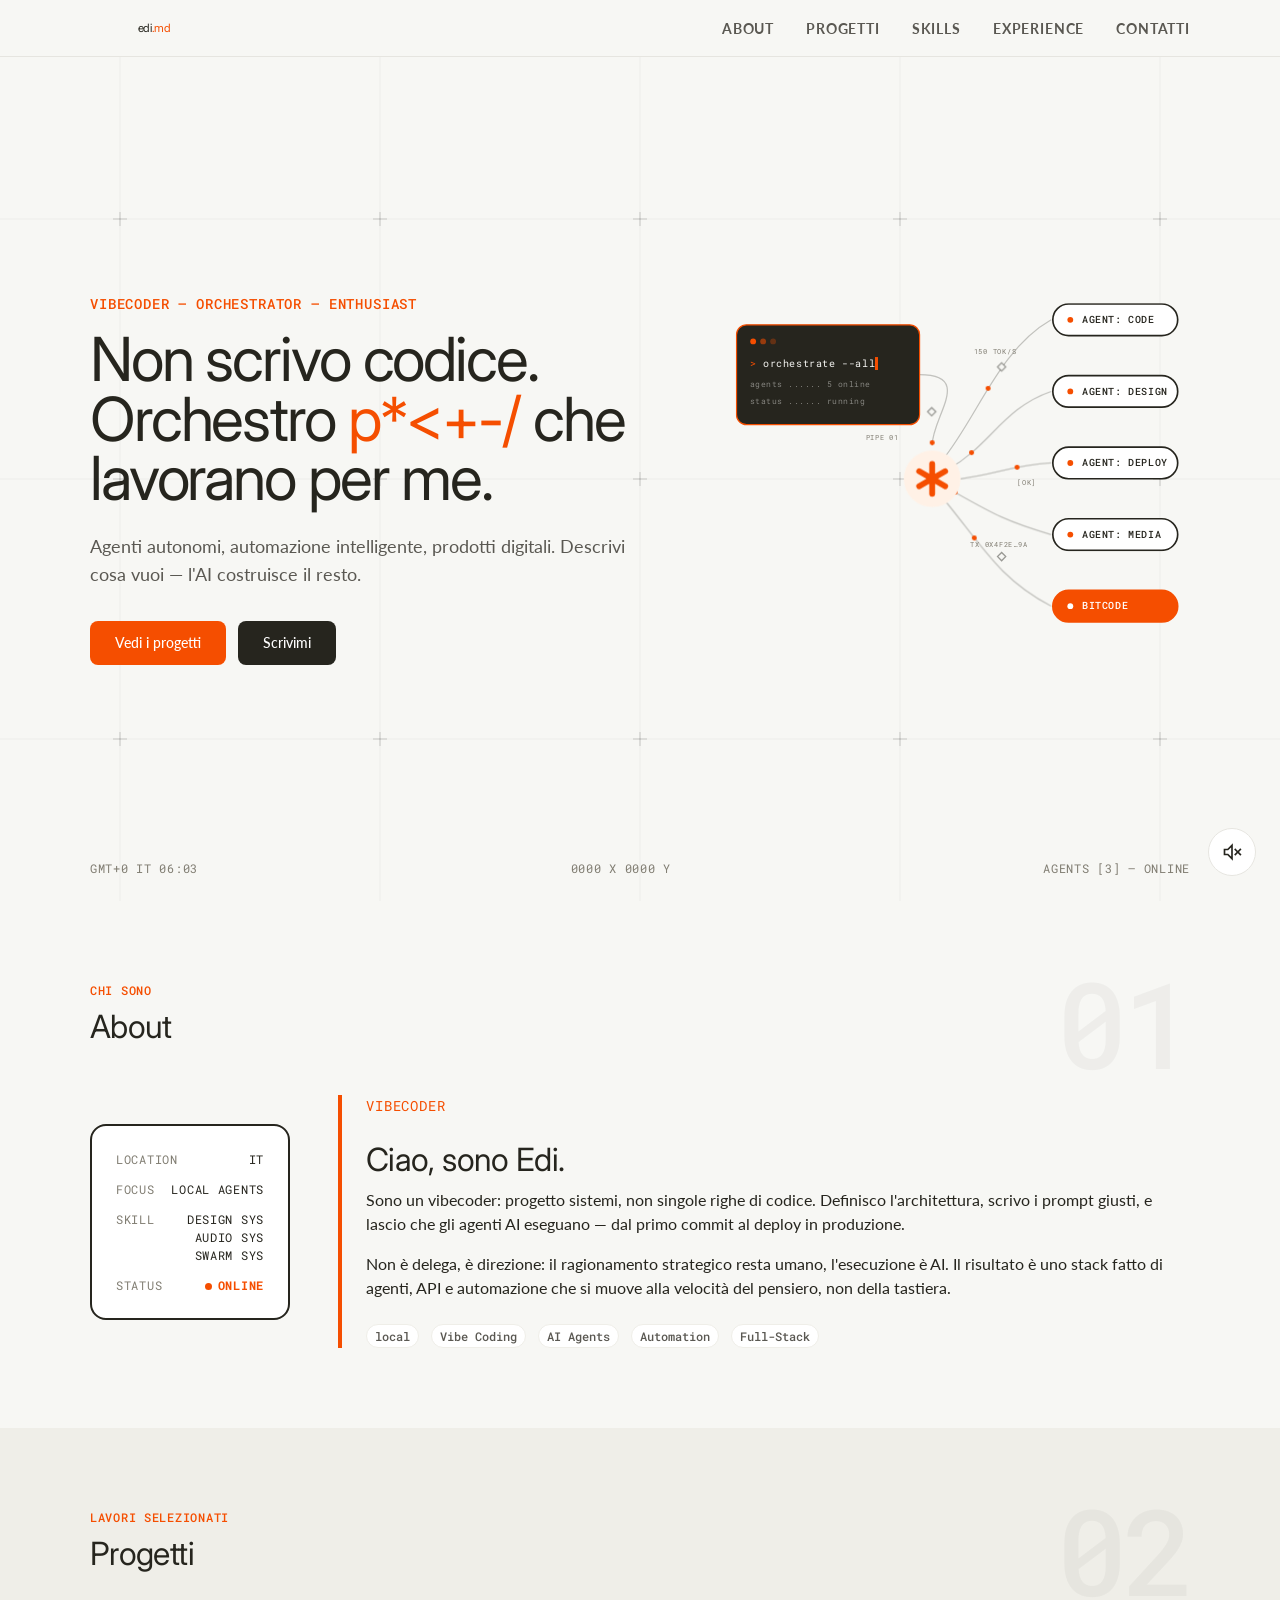
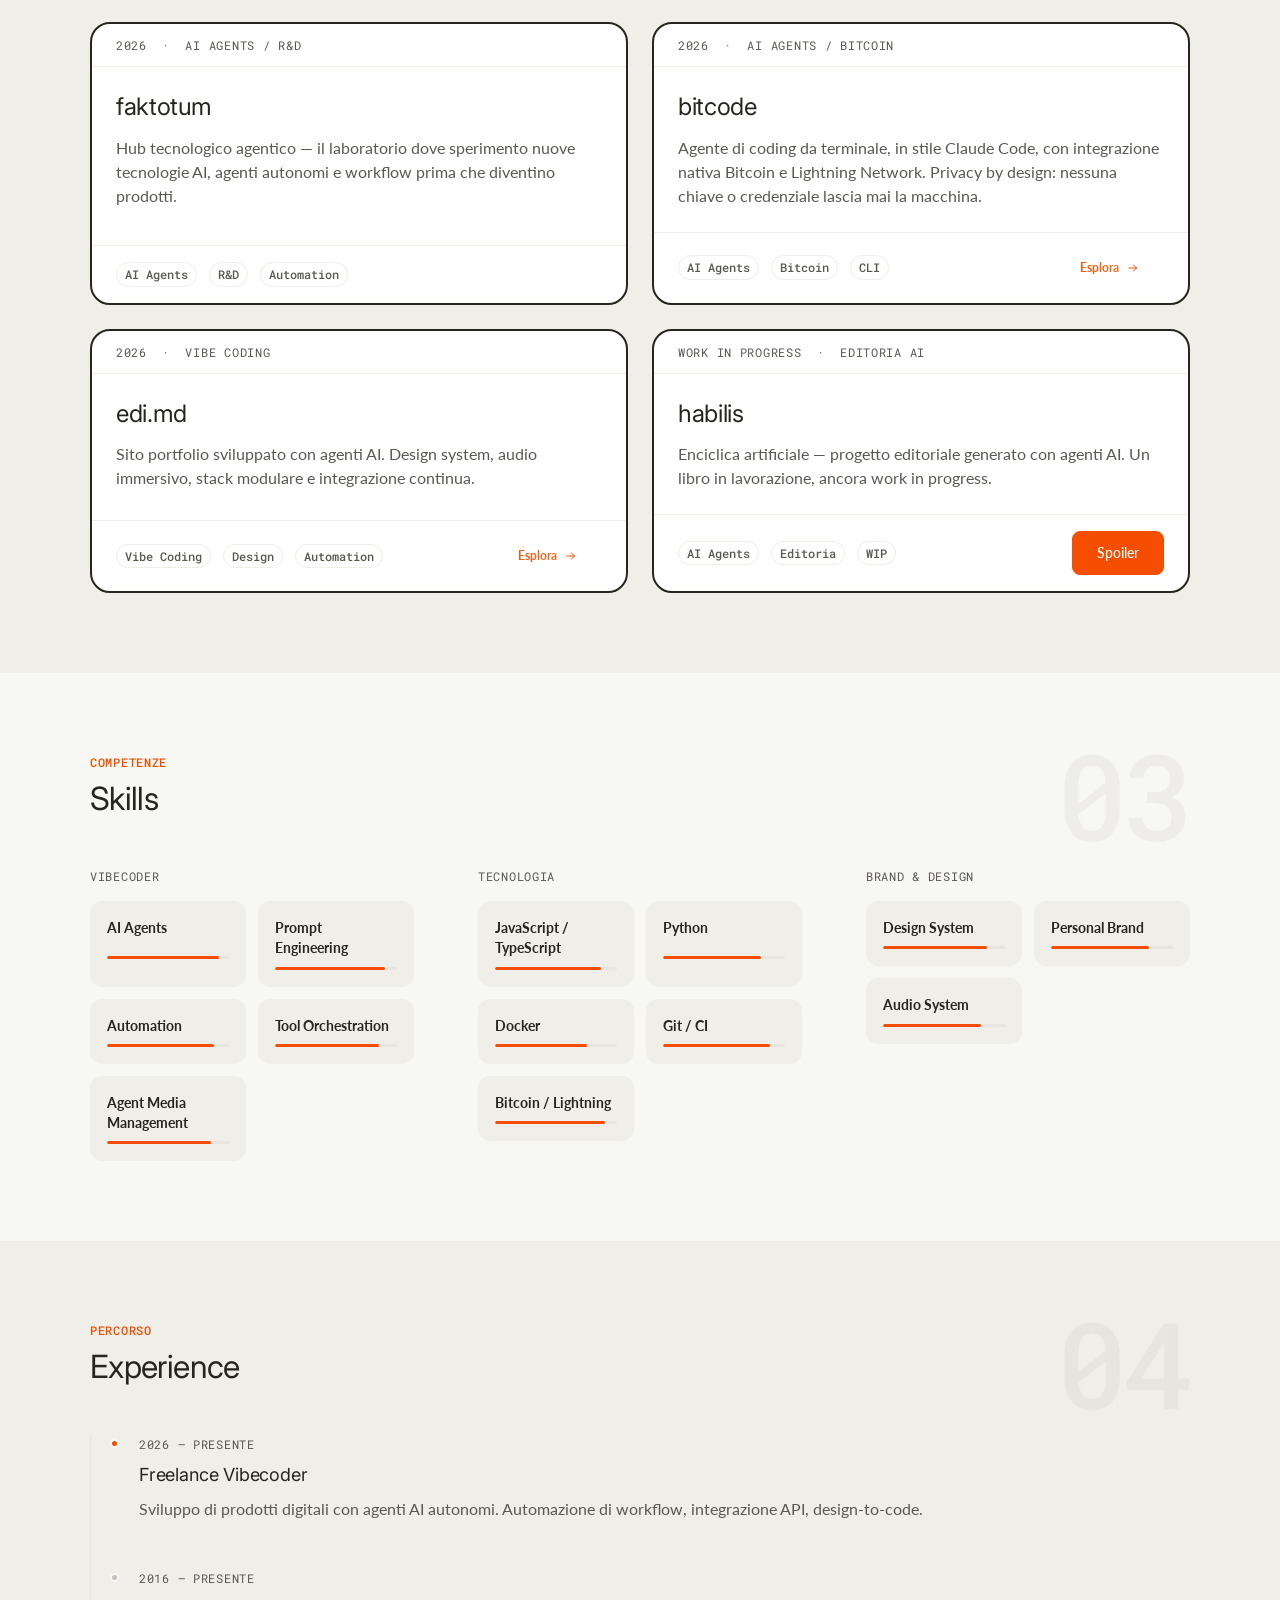
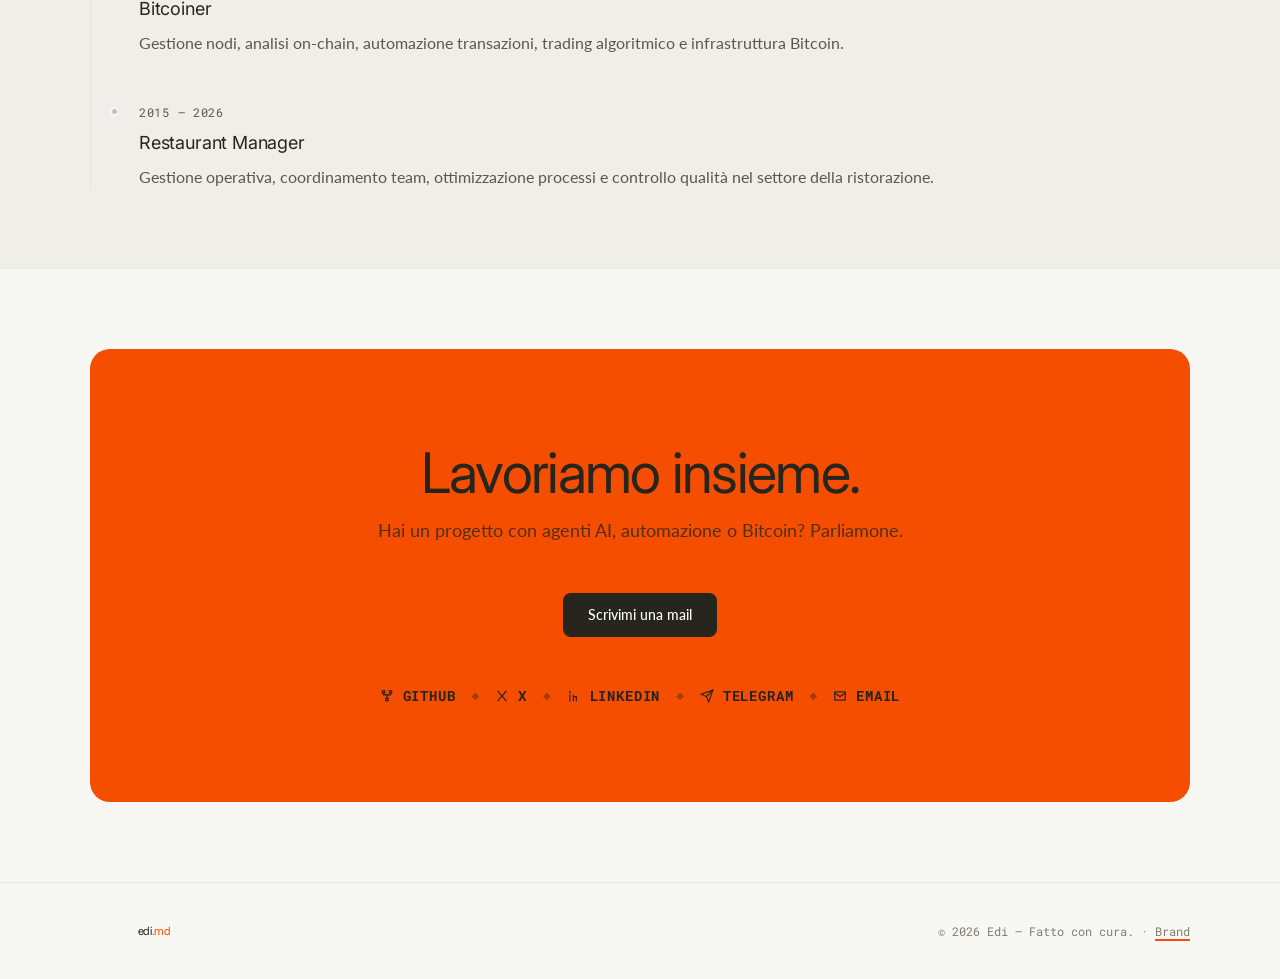
==== index.html @ 4cc795f9 "aggiungi bottone Spoiler con animazione errore su habilis" ====
<!DOCTYPE html>
<html lang="it">
<head>
  <meta charset="UTF-8" />
  <meta name="viewport" content="width=device-width, initial-scale=1.0" />
  <title>Edi — Vibecoder, Orchestrator, Enthusiast</title>
  <meta name="description" content="Non scrivo codice. Orchestro agenti AI, prompt e workflow che lavorano per me. Agenti autonomi, Bitcoin, editoria AI." />
  <link rel="icon" type="image/svg+xml" href="assets/favicon.svg" />
  <link rel="icon" type="image/png" sizes="32x32" href="assets/favicon-32.png" />
  <link rel="apple-touch-icon" href="assets/apple-touch-icon.png" />
  <meta name="theme-color" content="#26251e" />

  <meta property="og:type" content="website" />
  <meta property="og:title" content="Edi — Vibecoder, Orchestrator, Enthusiast" />
  <meta property="og:description" content="Non scrivo codice. Orchestro agenti AI, prompt e workflow che lavorano per me. Agenti autonomi, Bitcoin, editoria AI." />
  <meta property="og:image" content="https://edimd.vercel.app/assets/og.png" />
  <meta property="og:image:width" content="1200" />
  <meta property="og:image:height" content="630" />
  <meta name="twitter:card" content="summary_large_image" />
  <meta name="twitter:title" content="Edi — Vibecoder, Orchestrator, Enthusiast" />
  <meta name="twitter:description" content="Non scrivo codice. Orchestro agenti AI, prompt e workflow che lavorano per me." />
  <meta name="twitter:image" content="https://edimd.vercel.app/assets/og.png" />
  <meta name="twitter:site" content="@edi_btc" />

  <link rel="preconnect" href="https://fonts.googleapis.com" />
  <link rel="preconnect" href="https://fonts.gstatic.com" crossorigin />
  <link rel="stylesheet" href="design-system.css" />
  <link rel="stylesheet" href="site.css" />
</head>
<body>

  <!-- Nav -->
  <nav class="site-nav" aria-label="Navigazione principale">
    <div class="site-nav__inner">
      <a href="#top" class="brand-wordmark" aria-label="edi.md — home">
        <svg viewBox="0 0 800 200" fill="none" aria-hidden="true">
          <text x="385" y="126" font-family="'Inter', system-ui, 'Helvetica Neue', sans-serif" font-size="72" font-weight="400" letter-spacing="-2.16" fill="#26251e" text-anchor="end">edi</text>
          <text x="385" y="126" font-family="'Inter', system-ui, 'Helvetica Neue', sans-serif" font-size="72" font-weight="400" letter-spacing="-2.16" fill="#f54e00" text-anchor="start">.md</text>
        </svg>
      </a>
      <ul class="site-nav__links">
        <li><a href="#about" class="site-nav__link">About</a></li>
        <li><a href="#projects" class="site-nav__link">Progetti</a></li>
        <li><a href="#skills" class="site-nav__link">Skills</a></li>
        <li><a href="#experience" class="site-nav__link">Experience</a></li>
        <li><a href="#contact" class="site-nav__link">Contatti</a></li>
      </ul>
    </div>
  </nav>

  <!-- Hero -->
  <section class="ds-hero" aria-label="Hero">
    <div class="ds-hero__inner">
      <div class="ds-hero__text">
        <p class="ds-hero__eyebrow">Vibecoder — Orchestrator — Enthusiast</p>
        <h1 class="ds-hero__headline">
          Non scrivo codice.<br />
          Orchestro <em class="ds-hero__rotator" id="rotator" aria-live="polite">agenti AI</em> che lavorano per me.
        </h1>
        <p class="ds-hero__sub">
          Agenti autonomi, automazione intelligente, prodotti digitali.
          Descrivi cosa vuoi — l'AI costruisce il resto.
        </p>
        <div class="ds-hero__actions">
          <a href="#projects" class="ds-button ds-button--primary">Vedi i progetti</a>
          <a href="#contact" class="ds-button ds-button--dark">Scrivimi</a>
        </div>
      </div>
      <div class="ds-hero__media">
        <svg class="orch-board" viewBox="0 0 560 480" fill="none" role="img" aria-label="Diagramma animato: un prompt entra in un terminale e viene orchestrato verso più agenti AI">

          <!-- Percorso terminale → asterisco -->
          <path id="orch-p0" class="orch-path orch-path--trunk" d="M 235 115 C 300 115, 250 165, 250 200" pathLength="1" />

          <!-- Lane: asterisco → pill -->
          <g class="orch-lane">
            <path id="orch-p1" class="orch-path" d="M 262 218 C 305 165, 330 85, 393 49" pathLength="1" />
            <g class="orch-node">
              <rect x="395" y="30" width="150" height="38" rx="19" class="orch-pill" />
              <circle cx="416" cy="49" r="3.5" class="orch-pill__dot" />
              <text x="430" y="53" class="orch-mono orch-pill__label">AGENT: CODE</text>
            </g>
            <circle r="3" class="orch-pulse"><animateMotion dur="2.8s" repeatCount="indefinite" begin="1.2s"><mpath href="#orch-p1" /></animateMotion></circle>
          </g>

          <g class="orch-lane">
            <path id="orch-p2" class="orch-path" d="M 270 228 C 320 200, 335 155, 393 135" pathLength="1" />
            <g class="orch-node">
              <rect x="395" y="116" width="150" height="38" rx="19" class="orch-pill" />
              <circle cx="416" cy="135" r="3.5" class="orch-pill__dot" />
              <text x="430" y="139" class="orch-mono orch-pill__label">AGENT: DESIGN</text>
            </g>
            <circle r="3" class="orch-pulse"><animateMotion dur="3.4s" repeatCount="indefinite" begin="1.8s"><mpath href="#orch-p2" /></animateMotion></circle>
          </g>

          <g class="orch-lane">
            <path id="orch-p3" class="orch-path" d="M 284 240 C 330 234, 345 224, 393 221" pathLength="1" />
            <g class="orch-node">
              <rect x="395" y="202" width="150" height="38" rx="19" class="orch-pill" />
              <circle cx="416" cy="221" r="3.5" class="orch-pill__dot" />
              <text x="430" y="225" class="orch-mono orch-pill__label">AGENT: DEPLOY</text>
            </g>
            <circle r="3" class="orch-pulse"><animateMotion dur="2.6s" repeatCount="indefinite" begin="0.9s"><mpath href="#orch-p3" /></animateMotion></circle>
          </g>

          <g class="orch-lane">
            <path id="orch-p4" class="orch-path" d="M 270 252 C 320 280, 335 290, 393 307" pathLength="1" />
            <g class="orch-node">
              <rect x="395" y="288" width="150" height="38" rx="19" class="orch-pill" />
              <circle cx="416" cy="307" r="3.5" class="orch-pill__dot" />
              <text x="430" y="311" class="orch-mono orch-pill__label">AGENT: MEDIA</text>
            </g>
            <circle r="3" class="orch-pulse"><animateMotion dur="3.8s" repeatCount="indefinite" begin="2.3s"><mpath href="#orch-p4" /></animateMotion></circle>
          </g>

          <g class="orch-lane">
            <path id="orch-p5" class="orch-path" d="M 262 262 C 310 320, 330 360, 393 393" pathLength="1" />
            <g class="orch-node">
              <rect x="395" y="374" width="150" height="38" rx="19" class="orch-pill orch-pill--solid" />
              <circle cx="416" cy="393" r="3.5" class="orch-pill__dot orch-pill__dot--inverse" />
              <text x="430" y="397" class="orch-mono orch-pill__label orch-pill__label--inverse">BITCODE</text>
            </g>
            <circle r="3" class="orch-pulse"><animateMotion dur="3.1s" repeatCount="indefinite" begin="1.5s"><mpath href="#orch-p5" /></animateMotion></circle>
          </g>

          <!-- Impulso sul trunk -->
          <circle r="3" class="orch-pulse"><animateMotion dur="2.2s" repeatCount="indefinite" begin="0.4s"><mpath href="#orch-p0" /></animateMotion></circle>

          <!-- Junction: rombi sugli snodi -->
          <rect x="246" y="156" width="7" height="7" class="orch-diamond" transform="rotate(45 249.5 159.5)" />
          <rect x="330" y="102" width="7" height="7" class="orch-diamond" transform="rotate(45 333.5 105.5)" />
          <rect x="330" y="330" width="7" height="7" class="orch-diamond" transform="rotate(45 333.5 333.5)" />

          <!-- Micro-etichette -->
          <text x="300" y="90" class="orch-mono orch-microlabel">150 TOK/S</text>
          <text x="296" y="322" class="orch-mono orch-microlabel">TX 0X4F2E…9A</text>
          <text x="352" y="248" class="orch-mono orch-microlabel">[OK]</text>
          <text x="170" y="194" class="orch-mono orch-microlabel">PIPE 01</text>

          <!-- Terminale -->
          <g class="orch-terminal">
            <rect x="15" y="55" width="220" height="120" rx="12" class="orch-terminal__box" />
            <circle cx="35" cy="75" r="3.5" fill="#f54e00" />
            <circle cx="47" cy="75" r="3.5" fill="#f54e00" opacity="0.55" />
            <circle cx="59" cy="75" r="3.5" fill="#f54e00" opacity="0.3" />
            <text x="31" y="106" class="orch-mono orch-terminal__line"><tspan fill="#f54e00">&gt;</tspan> <tspan id="orch-typed"></tspan><tspan id="orch-caret" fill="#f54e00">▌</tspan></text>
            <text x="31" y="130" class="orch-mono orch-terminal__out">agents ...... 5 online</text>
            <text x="31" y="150" class="orch-mono orch-terminal__out">status ...... running</text>
          </g>

          <!-- Nodo centrale: asterisco -->
          <g class="orch-hub">
            <circle cx="250" cy="240" r="34" class="orch-hub__halo" />
            <g class="orch-asterisk">
              <path d="M 250 222 V 258 M 234.4 231 L 265.6 249 M 234.4 249 L 265.6 231" stroke="#f54e00" stroke-width="7" stroke-linecap="round" />
            </g>
          </g>
        </svg>
      </div>
    </div>
    <div class="hero-readout" aria-hidden="true">
      <span id="readout-time">GMT+1 IT --:--</span>
      <span id="readout-pos">0000 X 0000 Y</span>
      <span>Agents [3] — Online</span>
    </div>
  </section>

  <!-- About / Bio -->
  <section class="section" id="about" aria-labelledby="about-title">
    <div class="section__inner">
      <div class="section__header">
        <span class="section__number" aria-hidden="true">01</span>
        <p class="section__eyebrow">Chi sono</p>
        <h2 class="section__title" id="about-title">About</h2>
      </div>
      <div class="ds-bio">
        <div class="spec-card">
          <p class="spec-card__row"><span>Location</span>IT</p>
          <p class="spec-card__row"><span>Focus</span>LOCAL AGENTS</p>
          <p class="spec-card__row"><span>Skill</span>DESIGN SYS<br>AUDIO SYS<br>SWARM SYS</p>
          <p class="spec-card__row"><span>Status</span><b class="spec-card__status"><span class="spec-card__dot"></span>Online</b></p>
        </div>
        <div class="ds-bio__content">
          <p class="ds-bio__role">Vibecoder</p>
          <h2 class="ds-bio__name" id="about-title">Ciao, sono Edi.</h2>
          <p>
            Sono un vibecoder: progetto sistemi, non singole righe di codice. Definisco l'architettura,
            scrivo i prompt giusti, e lascio che gli agenti AI eseguano — dal primo commit al deploy in produzione.
          </p>
          <p>
            Non è delega, è direzione: il ragionamento strategico resta umano, l'esecuzione è AI.
            Il risultato è uno stack fatto di agenti, API e automazione che si muove alla velocità del pensiero, non della tastiera.
          </p>
          <div class="ds-cluster" style="margin-top: var(--space-5);">
            <span class="ds-badge ds-badge--technical">local</span>
            <span class="ds-badge ds-badge--technical">Vibe Coding</span>
            <span class="ds-badge ds-badge--technical">AI Agents</span>
            <span class="ds-badge ds-badge--technical">Automation</span>
            <span class="ds-badge ds-badge--technical">Full-Stack</span>
          </div>
        </div>
      </div>
    </div>
  </section>

  <!-- Projects -->
  <section class="section section--alt" id="projects" aria-labelledby="projects-title">
    <div class="section__inner">
      <div class="section__header">
        <span class="section__number" aria-hidden="true">02</span>
        <p class="section__eyebrow">Lavori selezionati</p>
        <h2 class="section__title" id="projects-title">Progetti</h2>
      </div>

      <div class="projects-grid">

        <article class="ds-project-card">
          <div class="ds-project-card__meta">2026 &nbsp;·&nbsp; AI Agents / R&amp;D</div>
          <div class="ds-project-card__body">
            <h3 class="ds-project-card__title">faktotum</h3>
            <p class="ds-project-card__desc">
              Hub tecnologico agentico — il laboratorio dove sperimento nuove tecnologie AI, agenti autonomi e workflow prima che diventino prodotti.
            </p>
          </div>
          <div class="ds-project-card__footer">
            <div class="ds-cluster">
              <span class="ds-badge ds-badge--technical">AI Agents</span>
              <span class="ds-badge ds-badge--technical">R&amp;D</span>
              <span class="ds-badge ds-badge--technical">Automation</span>
            </div>
          </div>
        </article>

        <article class="ds-project-card">
          <div class="ds-project-card__meta">2026 &nbsp;·&nbsp; AI Agents / Bitcoin</div>
          <div class="ds-project-card__body">
            <h3 class="ds-project-card__title">bitcode</h3>
            <p class="ds-project-card__desc">
              Agente di coding da terminale, in stile Claude Code, con integrazione nativa Bitcoin e Lightning Network. Privacy by design: nessuna chiave o credenziale lascia mai la macchina.
            </p>
          </div>
          <div class="ds-project-card__footer">
            <div class="ds-cluster">
              <span class="ds-badge ds-badge--technical">AI Agents</span>
              <span class="ds-badge ds-badge--technical">Bitcoin</span>
              <span class="ds-badge ds-badge--technical">CLI</span>
            </div>
            <a href="https://github.com/bc1edi/bitcode" class="ds-button ds-button--explore" style="min-height: 32px; font-size: var(--text-xs);" target="_blank" rel="noopener">Esplora <svg class="icon" viewBox="0 0 24 24" fill="none" stroke="currentColor" stroke-width="2" stroke-linecap="square" stroke-linejoin="miter" aria-hidden="true"><path d="M4 12h15"/><path d="M13 6l6 6-6 6"/></svg></a>
          </div>
        </article>

        <article class="ds-project-card">
          <div class="ds-project-card__meta">2026 &nbsp;·&nbsp; Vibe Coding</div>
          <div class="ds-project-card__body">
            <h3 class="ds-project-card__title">edi.md</h3>
            <p class="ds-project-card__desc">
              Sito portfolio sviluppato con agenti AI. Design system, audio immersivo, stack modulare e integrazione continua.
            </p>
          </div>
          <div class="ds-project-card__footer">
            <div class="ds-cluster">
              <span class="ds-badge ds-badge--technical">Vibe Coding</span>
              <span class="ds-badge ds-badge--technical">Design</span>
              <span class="ds-badge ds-badge--technical">Automation</span>
            </div>
            <a href="https://github.com/bc1edi/edi.md" class="ds-button ds-button--explore" style="min-height: 32px; font-size: var(--text-xs);" target="_blank" rel="noopener">Esplora <svg class="icon" viewBox="0 0 24 24" fill="none" stroke="currentColor" stroke-width="2" stroke-linecap="square" stroke-linejoin="miter" aria-hidden="true"><path d="M4 12h15"/><path d="M13 6l6 6-6 6"/></svg></a>
          </div>
        </article>

        <article class="ds-project-card">
          <div class="ds-project-card__meta">Work in Progress &nbsp;·&nbsp; Editoria AI</div>
          <div class="ds-project-card__body">
            <h3 class="ds-project-card__title">habilis</h3>
            <p class="ds-project-card__desc">
              Enciclica artificiale — progetto editoriale generato con agenti AI. Un libro in lavorazione, ancora work in progress.
            </p>
          </div>
          <div class="ds-project-card__footer">
            <div class="ds-cluster">
              <span class="ds-badge ds-badge--technical">AI Agents</span>
              <span class="ds-badge ds-badge--technical">Editoria</span>
              <span class="ds-badge ds-badge--technical">WIP</span>
            </div>
            <button class="ds-button ds-button--spoiler" id="spoiler-btn" type="button">Spoiler</button>
          </div>
        </article>

      </div>
    </div>
  </section>

  <!-- Skills -->
  <section class="section" id="skills" aria-labelledby="skills-title">
    <div class="section__inner">
      <div class="section__header">
        <span class="section__number" aria-hidden="true">03</span>
        <p class="section__eyebrow">Competenze</p>
        <h2 class="section__title" id="skills-title">Skills</h2>
      </div>

      <div class="skills-layout">

        <div>
          <p class="skills-group__label">Vibecoder</p>
          <div class="ds-skill-grid" style="grid-template-columns: 1fr 1fr;">
            <div class="ds-skill-cell">
              <span class="ds-skill-cell__label">AI Agents</span>
              <div class="ds-skill-cell__bar"><div class="ds-skill-cell__bar-fill" style="width: 92%;"></div></div>
            </div>
            <div class="ds-skill-cell">
              <span class="ds-skill-cell__label">Prompt Engineering</span>
              <div class="ds-skill-cell__bar"><div class="ds-skill-cell__bar-fill" style="width: 90%;"></div></div>
            </div>
            <div class="ds-skill-cell">
              <span class="ds-skill-cell__label">Automation</span>
              <div class="ds-skill-cell__bar"><div class="ds-skill-cell__bar-fill" style="width: 88%;"></div></div>
            </div>
            <div class="ds-skill-cell">
              <span class="ds-skill-cell__label">Tool Orchestration</span>
              <div class="ds-skill-cell__bar"><div class="ds-skill-cell__bar-fill" style="width: 85%;"></div></div>
            </div>
            <div class="ds-skill-cell">
              <span class="ds-skill-cell__label">Agent Media Management</span>
              <div class="ds-skill-cell__bar"><div class="ds-skill-cell__bar-fill" style="width: 85%;"></div></div>
            </div>
          </div>
        </div>

        <div>
          <p class="skills-group__label">Tecnologia</p>
          <div class="ds-skill-grid" style="grid-template-columns: 1fr 1fr;">
            <div class="ds-skill-cell">
              <span class="ds-skill-cell__label">JavaScript / TypeScript</span>
              <div class="ds-skill-cell__bar"><div class="ds-skill-cell__bar-fill" style="width: 87%;"></div></div>
            </div>
            <div class="ds-skill-cell">
              <span class="ds-skill-cell__label">Python</span>
              <div class="ds-skill-cell__bar"><div class="ds-skill-cell__bar-fill" style="width: 80%;"></div></div>
            </div>
            <div class="ds-skill-cell">
              <span class="ds-skill-cell__label">Docker</span>
              <div class="ds-skill-cell__bar"><div class="ds-skill-cell__bar-fill" style="width: 75%;"></div></div>
            </div>
            <div class="ds-skill-cell">
              <span class="ds-skill-cell__label">Git / CI</span>
              <div class="ds-skill-cell__bar"><div class="ds-skill-cell__bar-fill" style="width: 88%;"></div></div>
            </div>
            <div class="ds-skill-cell">
              <span class="ds-skill-cell__label">Bitcoin / Lightning</span>
              <div class="ds-skill-cell__bar"><div class="ds-skill-cell__bar-fill" style="width: 90%;"></div></div>
            </div>
          </div>
        </div>

        <div>
          <p class="skills-group__label">Brand &amp; Design</p>
          <div class="ds-skill-grid" style="grid-template-columns: 1fr 1fr;">
            <div class="ds-skill-cell">
              <span class="ds-skill-cell__label">Design System</span>
              <div class="ds-skill-cell__bar"><div class="ds-skill-cell__bar-fill" style="width: 85%;"></div></div>
            </div>
            <div class="ds-skill-cell">
              <span class="ds-skill-cell__label">Personal Brand</span>
              <div class="ds-skill-cell__bar"><div class="ds-skill-cell__bar-fill" style="width: 80%;"></div></div>
            </div>
            <div class="ds-skill-cell">
              <span class="ds-skill-cell__label">Audio System</span>
              <div class="ds-skill-cell__bar"><div class="ds-skill-cell__bar-fill" style="width: 80%;"></div></div>
            </div>
          </div>
        </div>

      </div>
    </div>
  </section>

  <!-- Experience / Timeline -->
  <section class="section section--alt" id="experience" aria-labelledby="experience-title">
    <div class="section__inner">
      <div class="section__header">
        <span class="section__number" aria-hidden="true">04</span>
        <p class="section__eyebrow">Percorso</p>
        <h2 class="section__title" id="experience-title">Experience</h2>
      </div>

      <ul class="ds-timeline">

        <li class="ds-timeline__item ds-timeline__item--current">
          <div class="ds-timeline__dot"></div>
          <p class="ds-timeline__date">2026 — presente</p>
          <h3 class="ds-timeline__title">Freelance Vibecoder</h3>
          <p class="ds-timeline__body">
            Sviluppo di prodotti digitali con agenti AI autonomi. Automazione di workflow, integrazione API, design-to-code.
          </p>
        </li>

        <li class="ds-timeline__item">
          <div class="ds-timeline__dot"></div>
          <p class="ds-timeline__date">2016 — presente</p>
          <h3 class="ds-timeline__title">Bitcoiner</h3>
          <p class="ds-timeline__body">
            Gestione nodi, analisi on-chain, automazione transazioni, trading algoritmico e infrastruttura Bitcoin.
          </p>
        </li>

        <li class="ds-timeline__item">
          <div class="ds-timeline__dot"></div>
          <p class="ds-timeline__date">2015 — 2026</p>
          <h3 class="ds-timeline__title">Restaurant Manager</h3>
          <p class="ds-timeline__body">
            Gestione operativa, coordinamento team, ottimizzazione processi e controllo qualità nel settore della ristorazione.
          </p>
        </li>

      </ul>
    </div>
  </section>

  <!-- Contact -->
  <section class="ds-contact-strip" id="contact" aria-labelledby="contact-title">
    <div class="ds-contact-strip__inner">
      <h2 class="ds-contact-strip__heading" id="contact-title">Lavoriamo insieme.</h2>
      <p class="ds-contact-strip__sub">
        Hai un progetto con agenti AI, automazione o Bitcoin? Parliamone.
      </p>
      <div style="margin-bottom: var(--space-7);">
        <a href="mailto:admin@faktotum.it" class="ds-button ds-button--dark">Scrivimi una mail</a>
      </div>
      <div class="ds-contact-strip__links">
        <a href="https://github.com/bc1edi" class="ds-contact-strip__link" target="_blank" rel="noopener"><svg class="icon" viewBox="0 0 24 24" fill="none" stroke="currentColor" stroke-width="2" stroke-linecap="square" stroke-linejoin="miter" aria-hidden="true"><rect x="4" y="3" width="4" height="4"/><rect x="16" y="3" width="4" height="4"/><rect x="10" y="16" width="4" height="4"/><path d="M6 7v3h12V7"/><path d="M12 10v6"/></svg> GitHub</a>
        <span style="opacity: 0.4; font-size: 10px;">◆</span>
        <a href="https://x.com/edi_btc" class="ds-contact-strip__link" target="_blank" rel="noopener"><svg class="icon" viewBox="0 0 24 24" fill="none" stroke="currentColor" stroke-width="2" stroke-linecap="square" stroke-linejoin="miter" aria-hidden="true"><path d="M5 4l14 16"/><path d="M19 4L5 20"/></svg> X</a>
        <span style="opacity: 0.4; font-size: 10px;">◆</span>
        <a href="https://it.linkedin.com/in/edi-de-rosa-12302290" class="ds-contact-strip__link" target="_blank" rel="noopener"><svg class="icon" viewBox="0 0 24 24" fill="none" stroke="currentColor" stroke-width="2" stroke-linecap="square" stroke-linejoin="miter" aria-hidden="true"><path d="M5 4v3"/><path d="M5 11v9"/><path d="M11 20v-9"/><path d="M11 13h5v7"/></svg> LinkedIn</a>
        <span style="opacity: 0.4; font-size: 10px;">◆</span>
        <a href="https://t.me/Addr1000" class="ds-contact-strip__link" target="_blank" rel="noopener"><svg class="icon" viewBox="0 0 24 24" fill="none" stroke="currentColor" stroke-width="2" stroke-linecap="square" stroke-linejoin="miter" aria-hidden="true"><path d="M22 2L11 13"/><path d="M22 2L15 22l-4-9-9-4z"/></svg> Telegram</a>
        <span style="opacity: 0.4; font-size: 10px;">◆</span>
        <a href="mailto:admin@faktotum.it" class="ds-contact-strip__link"><svg class="icon" viewBox="0 0 24 24" fill="none" stroke="currentColor" stroke-width="2" stroke-linecap="square" stroke-linejoin="miter" aria-hidden="true"><rect x="3" y="5" width="18" height="14"/><path d="M3 7l9 6 9-6"/></svg> Email</a>
      </div>
    </div>
  </section>

  <!-- Footer -->
  <footer class="site-footer">
    <div class="site-footer__inner">
      <a href="#top" class="brand-wordmark" aria-label="edi.md — home">
        <svg viewBox="0 0 800 200" fill="none" aria-hidden="true">
          <text x="385" y="126" font-family="'Inter', system-ui, 'Helvetica Neue', sans-serif" font-size="72" font-weight="400" letter-spacing="-2.16" fill="#26251e" text-anchor="end">edi</text>
          <text x="385" y="126" font-family="'Inter', system-ui, 'Helvetica Neue', sans-serif" font-size="72" font-weight="400" letter-spacing="-2.16" fill="#f54e00" text-anchor="start">.md</text>
        </svg>
      </a>
      <p class="site-footer__copy">© 2026 Edi — Fatto con cura. · <a href="brand.html" style="color: inherit;">Brand</a></p>
    </div>
  </footer>

  <!-- Audio di sottofondo -->
  <audio id="bg-audio" src="assets/audio/sito edi.mp3" loop preload="auto" autoplay muted></audio>

  <!-- Bottone controllo audio -->
  <button
    id="audio-toggle"
    class="audio-toggle is-muted"
    type="button"
    aria-label="Attiva audio"
    aria-pressed="false"
    aria-live="polite"
  >
    <svg class="audio-toggle__icon audio-toggle__icon--muted" viewBox="0 0 24 24" fill="none" stroke="currentColor" stroke-width="2" stroke-linecap="square" stroke-linejoin="miter" aria-hidden="true">
      <path d="M3 9h4l5-5v16l-5-5H3V9z" />
      <path d="M16 9l6 6" />
      <path d="M22 9l-6 6" />
    </svg>
    <svg class="audio-toggle__icon audio-toggle__icon--playing" viewBox="0 0 24 24" fill="none" stroke="currentColor" stroke-width="2" stroke-linecap="square" stroke-linejoin="miter" aria-hidden="true">
      <path d="M3 9h4l5-5v16l-5-5H3V9z" />
      <path d="M16 9v6" />
      <path d="M20 6v12" />
    </svg>
  </button>

  <script>
    document.addEventListener('DOMContentLoaded', function() {
      var btn = document.getElementById('spoiler-btn');
      if (btn) {
        btn.addEventListener('click', function() {
          if (btn.classList.contains('is-revealed')) return;
          btn.classList.add('is-error');
          btn.textContent = 'a breve';
          setTimeout(function() {
            btn.classList.remove('is-error');
            btn.classList.add('is-revealed');
          }, 500);
        });
      }
    });
  </script>
  <script src="site.js"></script>

</body>
</html>
---- design-system.css ----
@import url("https://fonts.googleapis.com/css2?family=Fira+Code:wght@300..700&family=Google+Sans+Code:ital,wght,MONO@0,300..800,1;1,300..800,1&family=Inter:opsz,wght@14..32,400;14..32,500;14..32,600;14..32,700&family=Lato:ital,wght@0,100;0,300;0,400;0,700;0,900;1,100;1,300;1,400;1,700;1,900&family=Roboto+Mono:ital,wght@0,100..700;1,100..700&display=swap");

:root {
  --jet-black: #2d3142;
  --midnight: #1a1d2e;
  --silver: #bfc0c0;
  --fog: #e8e9eb;
  --white: #ffffff;
  --cursor-orange: #f54e00;
  --cursor-orange-active: #d04200;
  --blue-slate: #4f5d75;

  --ink: #26251e;
  --color-bg: #f7f7f4;
  --color-bg-muted: #efeee8;
  --color-bg-subtle: #fafaf7;
  --color-surface: var(--white);
  --color-surface-muted: #f7f7f4;
  --color-surface-strong: var(--ink);
  --color-text: var(--ink);
  --color-text-muted: #5a5852;
  --color-text-soft: #807d72;
  --color-text-inverse: var(--white);
  --color-border: #e6e5e0;
  --color-border-muted: #efeee8;
  --color-border-strong: var(--ink);
  --color-accent: var(--cursor-orange);
  --color-accent-hover: #d04200;
  --color-accent-active: #b83a00;
  --color-accent-deep: #c73a00;
  --color-accent-soft: #fff1e6;
  --color-accent-border: #f5b892;
  --color-focus: var(--cursor-orange);
  --color-danger: #b42318;
  --color-danger-soft: #fff1f0;
  --color-success: #1f8a65;
  --color-success-soft: #eaf7ef;
  --color-warning: #946200;
  --color-warning-soft: #fff6db;

  --font-sans: "Lato", system-ui, -apple-system, BlinkMacSystemFont, "Segoe UI", sans-serif;
  --font-display: "Inter", system-ui, -apple-system, "Helvetica Neue", sans-serif;
  --font-code: "Fira Code", "Google Sans Code", "Roboto Mono", monospace;
  --font-mono-ui: "Roboto Mono", "Google Sans Code", monospace;

  --tracking-tight: -0.02em;
  --tracking-normal: 0;
  --tracking-wide: 0.06em;

  --text-xs: 12px;
  --text-sm: 14px;
  --text-md: 16px;
  --text-lg: clamp(16px, 0.5vw + 15px, 18px);
  --text-xl: clamp(20px, 1vw + 16px, 24px);
  --text-2xl: clamp(25px, 1.8vw + 18px, 32px);
  --text-3xl: clamp(33px, 2.8vw + 22px, 44px);

  --leading-xs: 1.35;
  --leading-sm: 1.45;
  --leading-md: 1.5;
  --leading-lg: 1.55;
  --leading-xl: 1.35;
  --leading-2xl: 1.25;
  --leading-3xl: 1.18;

  --space-0: 0;
  --space-1: 4px;
  --space-2: 8px;
  --space-3: 12px;
  --space-4: 16px;
  --space-5: clamp(20px, 1vw + 16px, 24px);
  --space-6: clamp(24px, 2vw + 16px, 32px);
  --space-7: clamp(34px, 3.5vw + 20px, 48px);
  --space-8: clamp(44px, 5vw + 24px, 64px);
  --space-9: clamp(52px, 7vw + 24px, 80px);
  --space-10: clamp(60px, 9vw + 24px, 96px);
  --space-11: clamp(72px, 14vw + 16px, 128px);

  --radius-xs: 4px;
  --radius-sm: 8px;
  --radius-md: 12px;
  --radius-lg: 16px;
  --radius-xl: 20px;
  --radius-pill: 999px;

  --border-thin: 1px solid var(--color-border);
  --border-muted: 1px solid var(--color-border-muted);
  --border-strong: 1px solid var(--color-border-strong);

  --shadow-sm: 0 1px 2px rgb(38 37 30 / 0.04);
  --shadow-md: 0 4px 12px rgb(38 37 30 / 0.06);
  --shadow-lg: 0 8px 24px rgb(38 37 30 / 0.08);
  --shadow-focus: 0 0 0 3px rgb(245 78 0 / 0.25);

  --duration-fast: 120ms;
  --duration-base: 180ms;
  --duration-slow: 260ms;
  --ease-standard: cubic-bezier(0.2, 0, 0, 1);

  --container-sm: 720px;
  --container-md: 960px;
  --container-lg: 1180px;
  --control-height-sm: 32px;
  --control-height-md: 40px;
  --control-height-lg: 48px;
}

*,
*::before,
*::after {
  box-sizing: border-box;
}

html {
  background: var(--color-bg);
  color: var(--color-text);
  font-family: var(--font-sans);
  font-size: 16px;
  line-height: var(--leading-md);
  text-rendering: optimizeLegibility;
}

body {
  margin: 0;
  min-width: 320px;
  background: var(--color-bg);
  color: var(--color-text);
  font-family: var(--font-sans);
  font-size: var(--text-md);
  line-height: var(--leading-md);
}

img,
svg,
video,
canvas {
  display: block;
  max-width: 100%;
}

button,
input,
select,
textarea {
  font: inherit;
}

a {
  color: var(--color-text);
  text-decoration-color: var(--color-accent);
  text-decoration-thickness: 2px;
  text-underline-offset: 3px;
  transition: color var(--duration-fast) var(--ease-standard);
}

a:hover {
  color: var(--color-accent-hover);
}

:focus-visible {
  outline: 2px solid var(--color-focus);
  outline-offset: 3px;
}

::selection {
  background: var(--color-accent-soft);
  color: var(--color-text);
}

h1,
h2,
h3,
h4 {
  margin: 0 0 var(--space-3);
  color: var(--color-text);
  font-family: var(--font-display);
  font-weight: 400;
  letter-spacing: -0.015em;
}

h1,
.ds-heading-1 {
  font-size: var(--text-3xl);
  letter-spacing: -0.03em;
  line-height: var(--leading-3xl);
}

h2,
.ds-heading-2 {
  font-size: var(--text-2xl);
  letter-spacing: -0.02em;
  line-height: var(--leading-2xl);
}

h3,
.ds-heading-3 {
  font-size: var(--text-xl);
  letter-spacing: -0.01em;
  line-height: var(--leading-xl);
}

h4,
.ds-heading-4 {
  font-size: var(--text-lg);
  letter-spacing: -0.005em;
  line-height: var(--leading-lg);
}

p {
  margin: 0 0 var(--space-4);
}

small,
.ds-caption {
  color: var(--color-text-muted);
  font-size: var(--text-xs);
  line-height: var(--leading-xs);
}

code,
kbd,
pre,
samp {
  font-family: var(--font-code);
}

code,
kbd {
  border: var(--border-muted);
  border-radius: var(--radius-sm);
  background: var(--color-bg-muted);
  color: var(--color-text);
  font-size: 0.9em;
  padding: 0.12em 0.35em;
}

pre {
  overflow: auto;
  border: var(--border-muted);
  border-radius: var(--radius-md);
  background: var(--color-surface-strong);
  color: var(--color-text-inverse);
  font-size: var(--text-sm);
  line-height: var(--leading-sm);
  margin: 0 0 var(--space-5);
  padding: var(--space-4);
}

.ds-container {
  width: min(100% - 32px, var(--container-lg));
  margin-inline: auto;
}

.ds-stack {
  display: grid;
  gap: var(--space-4);
}

.ds-cluster {
  display: flex;
  flex-wrap: wrap;
  align-items: center;
  gap: var(--space-3);
}

.ds-shell {
  display: grid;
  min-height: 100vh;
  grid-template-columns: 260px minmax(0, 1fr);
  background: var(--color-bg);
}

.ds-sidebar {
  border-right: 1px solid rgb(255 255 255 / 0.12);
  background: var(--color-surface-strong);
  color: var(--color-text-inverse);
  padding: var(--space-5);
}

.ds-main {
  min-width: 0;
  padding: var(--space-6);
}

.ds-button {
  display: inline-flex;
  min-height: 44px;
  align-items: center;
  justify-content: center;
  gap: var(--space-2);
  border: 1px solid transparent;
  border-radius: var(--radius-sm);
  cursor: pointer;
  font-family: var(--font-sans);
  font-size: var(--text-sm);
  font-weight: 500;
  line-height: 1;
  padding: 12px 24px;
  text-decoration: none;
  transition:
    background-color var(--duration-base) var(--ease-standard),
    border-color var(--duration-base) var(--ease-standard),
    color var(--duration-base) var(--ease-standard);
}

.ds-button:focus-visible {
  box-shadow: var(--shadow-focus);
}

.ds-button:disabled,
.ds-button[aria-disabled="true"] {
  cursor: not-allowed;
  opacity: 0.58;
}

.ds-button--primary {
  background: var(--color-accent);
  color: var(--white);
}

.ds-button--primary:hover {
  background: var(--color-accent-hover);
  color: var(--white);
}

.ds-button--dark {
  background: var(--ink);
  color: var(--white);
}

.ds-button--dark:hover {
  background: #000;
  color: var(--white);
}

.ds-button--secondary {
  border-color: var(--color-border-strong);
  background: var(--color-surface);
  color: var(--color-text);
}

.ds-button--secondary:hover {
  background: var(--color-bg-muted);
  color: var(--color-text);
}

.ds-button--ghost {
  background: transparent;
  color: var(--color-text);
}

.ds-button--ghost:hover {
  background: var(--color-bg-muted);
  color: var(--color-text);
}

.ds-button--danger {
  background: var(--color-danger);
  color: var(--color-text-inverse);
}

.ds-button--danger:hover {
  background: #951c14;
  color: var(--color-text-inverse);
}

.ds-button--icon {
  width: var(--control-height-md);
  padding-inline: 0;
}

.ds-field {
  display: grid;
  gap: var(--space-2);
}

.ds-label {
  color: var(--color-text);
  font-size: var(--text-sm);
  font-weight: 700;
  line-height: var(--leading-sm);
}

.ds-input,
.ds-select,
.ds-textarea {
  width: 100%;
  border: var(--border-thin);
  border-radius: var(--radius-md);
  background: var(--color-surface);
  color: var(--color-text);
  font-size: var(--text-sm);
  line-height: var(--leading-sm);
  transition:
    border-color var(--duration-fast) var(--ease-standard),
    box-shadow var(--duration-fast) var(--ease-standard),
    background-color var(--duration-fast) var(--ease-standard);
}

.ds-input,
.ds-select {
  min-height: var(--control-height-md);
  padding: 9px var(--space-3);
}

.ds-textarea {
  min-height: 112px;
  resize: vertical;
  padding: var(--space-3);
}

.ds-input:hover,
.ds-select:hover,
.ds-textarea:hover {
  border-color: var(--color-border-strong);
}

.ds-input:focus,
.ds-select:focus,
.ds-textarea:focus {
  border-color: var(--color-focus);
  box-shadow: var(--shadow-focus);
  outline: none;
}

.ds-input:disabled,
.ds-select:disabled,
.ds-textarea:disabled {
  background: var(--color-bg-muted);
  color: var(--color-text-muted);
  cursor: not-allowed;
}

.ds-help-text {
  color: var(--color-text-muted);
  font-size: var(--text-xs);
  line-height: var(--leading-xs);
}

.ds-error-text {
  color: var(--color-danger);
  font-size: var(--text-xs);
  line-height: var(--leading-xs);
}

.ds-card {
  border: var(--border-muted);
  border-radius: var(--radius-md);
  background: var(--color-surface);
  color: var(--color-text);
  padding: var(--space-5);
}

.ds-card--interactive {
  cursor: pointer;
  transition:
    border-color var(--duration-fast) var(--ease-standard),
    box-shadow var(--duration-fast) var(--ease-standard),
    transform var(--duration-fast) var(--ease-standard);
}

.ds-card--interactive:hover {
  border-color: var(--color-accent);
}

.ds-badge {
  display: inline-flex;
  min-height: 24px;
  align-items: center;
  gap: var(--space-1);
  border: 1px solid transparent;
  border-radius: var(--radius-pill);
  font-size: var(--text-xs);
  font-weight: 700;
  line-height: var(--leading-xs);
  padding: 3px var(--space-2);
  white-space: nowrap;
}

.ds-badge--neutral {
  background: var(--color-bg-muted);
  color: var(--color-text-muted);
}

.ds-badge--accent {
  border-color: var(--color-accent-border);
  background: var(--color-accent-soft);
  color: var(--color-text);
}

.ds-badge--technical {
  border-color: var(--color-border-muted);
  background: var(--color-surface);
  color: var(--color-text-muted);
  font-family: var(--font-mono-ui);
  font-weight: 500;
}

.ds-tabs {
  display: flex;
  border-bottom: var(--border-muted);
  gap: var(--space-1);
}

.ds-tab {
  min-height: var(--control-height-md);
  border: 0;
  border-bottom: 2px solid transparent;
  background: transparent;
  color: var(--color-text-muted);
  cursor: pointer;
  font-size: var(--text-sm);
  font-weight: 700;
  padding: 0 var(--space-3);
}

.ds-tab:hover {
  color: var(--color-text);
}

.ds-tab[aria-selected="true"],
.ds-tab.is-active {
  border-bottom-color: var(--color-accent);
  color: var(--color-text);
}

.ds-table-wrap {
  overflow: auto;
  border: var(--border-muted);
  border-radius: var(--radius-md);
  background: var(--color-surface);
}

.ds-table {
  width: 100%;
  border-collapse: collapse;
  font-size: var(--text-sm);
  line-height: var(--leading-sm);
}

.ds-table th,
.ds-table td {
  border-bottom: var(--border-muted);
  padding: var(--space-3) var(--space-4);
  text-align: left;
  vertical-align: top;
}

.ds-table th {
  background: var(--color-bg-muted);
  color: var(--color-text);
  font-weight: 700;
}

.ds-table tbody tr:hover {
  background: var(--color-bg-subtle);
}

.ds-table tbody tr:last-child td {
  border-bottom: 0;
}

.ds-table .is-mono,
.ds-metric {
  font-family: var(--font-mono-ui);
  font-variant-numeric: tabular-nums;
}

.ds-modal {
  width: min(100% - 32px, 640px);
  border: 0;
  border-radius: var(--radius-lg);
  background: var(--color-surface);
  color: var(--color-text);
  box-shadow: var(--shadow-md);
  padding: 0;
}

.ds-modal::backdrop {
  background: rgb(45 49 66 / 0.48);
}

.ds-modal__header,
.ds-modal__body,
.ds-modal__footer {
  padding: var(--space-5);
}

.ds-modal__header {
  border-bottom: var(--border-muted);
}

.ds-modal__footer {
  display: flex;
  justify-content: flex-end;
  border-top: var(--border-muted);
  gap: var(--space-3);
}

.ds-toast {
  display: grid;
  max-width: 420px;
  border: var(--border-muted);
  border-left: 4px solid var(--color-accent);
  border-radius: var(--radius-md);
  background: var(--color-surface);
  box-shadow: var(--shadow-md);
  color: var(--color-text);
  gap: var(--space-1);
  padding: var(--space-4);
}

.ds-tooltip {
  max-width: 260px;
  border-radius: var(--radius-sm);
  background: var(--color-surface-strong);
  color: var(--color-text-inverse);
  font-size: var(--text-xs);
  line-height: var(--leading-xs);
  padding: var(--space-2) var(--space-3);
}

.ds-empty-state {
  display: grid;
  min-height: 280px;
  place-items: center;
  border: 1px dashed var(--color-border);
  border-radius: var(--radius-md);
  background: var(--color-bg-subtle);
  padding: var(--space-6);
  text-align: center;
}

.ds-empty-state__content {
  width: min(100%, 440px);
}

.ds-graphic-grid {
  position: relative;
  isolation: isolate;
  background: var(--color-bg);
}

.ds-code-ribbon {
  position: relative;
  overflow: hidden;
  border-left: 4px solid var(--color-accent);
  background: var(--color-bg-muted);
}

.ds-code-ribbon::before {
  display: block;
  color: var(--color-text-muted);
  content: "const system = { precise: true, human: true };";
  font-family: var(--font-code);
  font-size: var(--text-xs);
  line-height: var(--leading-xs);
  opacity: 0.72;
  padding: var(--space-3) var(--space-4);
  white-space: nowrap;
}

.ds-circuit-panel {
  position: relative;
  overflow: hidden;
  border: var(--border-muted);
  border-radius: var(--radius-md);
  background: var(--color-surface);
}

.ds-accent-rule {
  display: grid;
  grid-template-columns: 4px minmax(0, 1fr);
  gap: var(--space-3);
}

.ds-accent-rule::before {
  width: 4px;
  border-radius: var(--radius-pill);
  background: var(--color-accent);
  content: "";
}

.ds-metric-strip {
  display: grid;
  grid-template-columns: repeat(4, minmax(0, 1fr));
  border: var(--border-muted);
  border-radius: var(--radius-md);
  background: var(--color-surface);
}

.ds-metric-strip > * {
  min-width: 0;
  border-right: var(--border-muted);
  padding: var(--space-4);
}

.ds-metric-strip > *:last-child {
  border-right: 0;
}

.ds-status-dot {
  display: inline-block;
  width: 8px;
  height: 8px;
  border-radius: var(--radius-xs);
  background: var(--color-accent);
  vertical-align: middle;
}

.ds-status-dot--success {
  background: var(--color-success);
}

.ds-status-dot--warning {
  background: var(--color-warning);
}

.ds-status-dot--danger {
  background: var(--color-danger);
}

.ds-sr-only {
  position: absolute;
  width: 1px;
  height: 1px;
  overflow: hidden;
  clip: rect(0, 0, 0, 0);
  clip-path: inset(50%);
  white-space: nowrap;
}

/* ─── Personal Brand Components ──────────────────────────────────────── */

.ds-hero {
  position: relative;
  isolation: isolate;
  background: var(--color-bg);
  color: var(--color-text);
  padding-block: var(--space-9);
  padding-inline: var(--space-6);
}

.ds-hero__inner {
  display: grid;
  grid-template-columns: 1.1fr 0.9fr;
  align-items: center;
  gap: var(--space-8);
  width: min(100%, 1100px);
  margin-inline: auto;
}

.ds-hero__media {
  position: relative;
  display: flex;
  justify-content: center;
}

.ds-hero__eyebrow {
  color: var(--color-accent);
  font-family: var(--font-mono-ui);
  font-size: var(--text-sm);
  font-weight: 500;
  letter-spacing: var(--tracking-wide);
  margin-bottom: var(--space-4);
  text-transform: uppercase;
  animation: fade-up 0.5s var(--ease-standard) both;
  animation-delay: 0.05s;
}

.ds-hero__headline {
  font-family: var(--font-display);
  font-size: clamp(44px, 8vw, 96px);
  font-weight: 400;
  letter-spacing: -0.035em;
  line-height: 0.98;
  margin-bottom: var(--space-5);
  animation: fade-up 0.6s var(--ease-standard) both;
  animation-delay: 0.15s;
}

.ds-hero__headline em {
  color: var(--color-accent);
  font-style: normal;
}

.ds-hero__sub {
  color: var(--color-text-muted);
  font-size: var(--text-lg);
  line-height: var(--leading-lg);
  margin-bottom: var(--space-7);
  max-width: 540px;
  animation: fade-up 0.6s var(--ease-standard) both;
  animation-delay: 0.28s;
}

.ds-hero__actions {
  display: flex;
  flex-wrap: wrap;
  align-items: center;
  gap: var(--space-3);
  animation: fade-up 0.6s var(--ease-standard) both;
  animation-delay: 0.4s;
}

/* Project card */

.ds-project-card {
  display: grid;
  grid-template-rows: auto 1fr auto;
  border: 2px solid var(--ink);
  border-radius: var(--radius-xl);
  background: var(--color-surface);
  color: var(--color-text);
  overflow: hidden;
  transition:
    box-shadow var(--duration-base) var(--ease-standard),
    transform var(--duration-base) var(--ease-standard);
}

.ds-project-card:hover {
  border-color: var(--color-accent);
}

.ds-project-card__meta {
  border-bottom: var(--border-muted);
  color: var(--color-text-muted);
  font-family: var(--font-mono-ui);
  font-size: var(--text-xs);
  letter-spacing: var(--tracking-wide);
  padding: var(--space-3) var(--space-5);
  text-transform: uppercase;
}

.ds-project-card__body {
  padding: var(--space-5);
}

.ds-project-card__title {
  font-family: var(--font-display);
  font-size: var(--text-xl);
  font-weight: 400;
  letter-spacing: -0.015em;
  line-height: var(--leading-xl);
  margin-bottom: var(--space-3);
}

.ds-project-card__desc {
  color: var(--color-text-muted);
  font-size: var(--text-md);
  line-height: var(--leading-md);
  margin: 0;
}

.ds-project-card__footer {
  display: flex;
  flex-wrap: wrap;
  align-items: center;
  justify-content: space-between;
  border-top: var(--border-muted);
  gap: var(--space-3);
  padding: var(--space-4) var(--space-5);
}

/* Skill grid */

.ds-skill-grid {
  display: grid;
  gap: var(--space-3);
  grid-template-columns: repeat(3, minmax(0, 1fr));
}

.ds-skill-cell {
  display: grid;
  gap: var(--space-2);
  border: var(--border-muted);
  border-radius: var(--radius-md);
  background: var(--color-bg-muted);
  padding: var(--space-4);
}

.ds-skill-cell__label {
  font-size: var(--text-sm);
  font-weight: 700;
  line-height: var(--leading-sm);
}

.ds-skill-cell__bar {
  height: 3px;
  border-radius: var(--radius-pill);
  background: var(--color-border);
  overflow: hidden;
}

.ds-skill-cell__bar-fill {
  height: 100%;
  border-radius: var(--radius-pill);
  background: var(--color-accent);
  animation: bar-fill 1s var(--ease-standard) both;
  animation-delay: 0.3s;
}

/* Bio block */

.ds-bio {
  display: grid;
  gap: var(--space-7);
  grid-template-columns: 200px minmax(0, 1fr);
  align-items: center;
}

.ds-bio__avatar {
  width: 100%;
  aspect-ratio: 1;
  border-radius: var(--radius-md);
  background: var(--color-bg-muted);
  border: var(--border-muted);
  display: flex;
  align-items: center;
  justify-content: center;
  font-family: var(--font-display);
  font-size: var(--text-2xl);
  font-weight: 700;
  color: var(--color-text-muted);
  overflow: hidden;
}

.ds-bio__avatar img {
  width: 100%;
  height: 100%;
  object-fit: cover;
}

.ds-bio__content {
  border-left: 4px solid var(--color-accent);
  padding-left: var(--space-5);
}

.ds-bio__name {
  font-family: var(--font-display);
  font-size: var(--text-2xl);
  font-weight: 400;
  letter-spacing: -0.02em;
  line-height: var(--leading-2xl);
  margin-bottom: var(--space-2);
}

.ds-bio__role {
  color: var(--color-accent);
  font-family: var(--font-mono-ui);
  font-size: var(--text-sm);
  letter-spacing: var(--tracking-wide);
  margin-bottom: var(--space-5);
  text-transform: uppercase;
}

/* Timeline */

.ds-timeline {
  display: grid;
  gap: 0;
  list-style: none;
  margin: 0;
  padding: 0;
  padding-left: var(--space-5);
  border-left: 1px solid var(--color-border);
}

.ds-timeline__item {
  position: relative;
  padding-bottom: var(--space-7);
  padding-left: var(--space-5);
}

.ds-timeline__item:last-child {
  padding-bottom: 0;
}

.ds-timeline__dot {
  position: absolute;
  top: 4px;
  left: -5px;
  width: 9px;
  height: 9px;
  border-radius: var(--radius-pill);
  background: var(--silver);
  border: 2px solid var(--color-bg);
}

.ds-timeline__item--current .ds-timeline__dot {
  background: var(--color-accent);
  animation: dot-pulse 2s ease-in-out infinite;
}

.ds-timeline__date {
  color: var(--color-text-muted);
  font-family: var(--font-mono-ui);
  font-size: var(--text-xs);
  letter-spacing: var(--tracking-wide);
  margin-bottom: var(--space-2);
  text-transform: uppercase;
}

.ds-timeline__title {
  font-family: var(--font-display);
  font-size: var(--text-lg);
  font-weight: 400;
  letter-spacing: -0.01em;
  line-height: var(--leading-lg);
  margin-bottom: var(--space-2);
}

.ds-timeline__body {
  color: var(--color-text-muted);
  font-size: var(--text-md);
  line-height: var(--leading-md);
  margin: 0;
}

/* Contact strip */

.ds-contact-strip {
  position: relative;
  isolation: isolate;
  overflow: hidden;
  width: min(100% - 48px, 1100px);
  margin-inline: auto;
  margin-block: var(--space-9);
  border-radius: var(--radius-xl);
  background: var(--color-accent);
  color: var(--ink);
  padding-block: var(--space-10);
  padding-inline: var(--space-6);
  text-align: center;
}

.ds-contact-strip__media {
  position: absolute;
  right: var(--space-6);
  bottom: 0;
  width: clamp(120px, 18vw, 220px);
  opacity: 0.9;
  pointer-events: none;
}

.ds-contact-strip__inner {
  position: relative;
  z-index: 1;
  width: min(100%, 640px);
  margin-inline: auto;
}

.ds-contact-strip__heading {
  color: var(--ink);
  font-family: var(--font-display);
  font-size: clamp(32px, 5vw, 56px);
  font-weight: 400;
  letter-spacing: -0.03em;
  line-height: 1;
  margin-bottom: var(--space-4);
}

.ds-contact-strip__sub {
  color: var(--ink);
  font-size: var(--text-lg);
  line-height: var(--leading-lg);
  margin-bottom: var(--space-7);
  opacity: 0.78;
}

.ds-contact-strip__links {
  display: flex;
  flex-wrap: wrap;
  align-items: center;
  justify-content: center;
  gap: var(--space-4);
}

.ds-contact-strip__link {
  color: var(--ink);
  font-family: var(--font-mono-ui);
  font-size: var(--text-sm);
  font-weight: 700;
  letter-spacing: var(--tracking-wide);
  text-decoration: none;
  text-transform: uppercase;
  transition: opacity var(--duration-fast) var(--ease-standard);
}

.ds-contact-strip__link:hover {
  opacity: 0.6;
}

/* ─── Keyframes ───────────────────────────────────────────────────────── */

@keyframes fade-up {
  from {
    opacity: 0;
    transform: translateY(24px);
  }
  to {
    opacity: 1;
    transform: translateY(0);
  }
}

@keyframes bar-fill {
  from { width: 0; }
}

@keyframes dot-pulse {
  0%, 100% {
    box-shadow: 0 0 0 0 rgb(245 78 0 / 0.5);
  }
  50% {
    box-shadow: 0 0 0 6px rgb(245 78 0 / 0);
  }
}

/* Sito a tema chiaro fisso: bianco / nero / arancione (nessuna dark mode). */

@media (max-width: 820px) {
  :root {
    --text-2xl: 28px;
    --text-3xl: 36px;
    --leading-2xl: 36px;
    --leading-3xl: 44px;
  }

  .ds-shell {
    grid-template-columns: 1fr;
  }

  .ds-sidebar {
    border-right: 0;
    border-bottom: 1px solid rgb(255 255 255 / 0.12);
  }

  .ds-main {
    padding: var(--space-5);
  }

  .ds-metric-strip {
    grid-template-columns: 1fr 1fr;
  }

  .ds-metric-strip > *:nth-child(2n) {
    border-right: 0;
  }

  .ds-hero {
    padding-block: var(--space-7);
  }

  .ds-hero__inner {
    grid-template-columns: 1fr;
    gap: var(--space-6);
    text-align: center;
  }

  .ds-hero__media {
    order: -1;
  }

  .ds-hero__sub {
    margin-inline: auto;
  }

  .ds-hero__actions {
    justify-content: center;
  }

  .ds-skill-grid {
    grid-template-columns: repeat(2, minmax(0, 1fr));
  }

  .ds-bio {
    grid-template-columns: 1fr;
    gap: var(--space-5);
  }

  .ds-bio__avatar {
    width: 160px;
    margin-inline: auto;
  }

  .ds-bio__content {
    border-left: 0;
    border-top: 4px solid var(--color-accent);
    padding-left: 0;
    padding-top: var(--space-5);
  }

  .ds-contact-strip {
    padding-block: var(--space-8);
  }
}

@media (max-width: 520px) {
  .ds-container {
    width: min(100% - 24px, var(--container-lg));
  }

  .ds-main {
    padding: var(--space-4);
  }

  .ds-button {
    width: 100%;
    justify-content: center;
  }

  .ds-tabs {
    overflow-x: auto;
  }

  .ds-metric-strip {
    grid-template-columns: 1fr;
  }

  .ds-metric-strip > * {
    border-right: 0;
    border-bottom: var(--border-muted);
  }

  .ds-metric-strip > *:last-child {
    border-bottom: 0;
  }

  .ds-skill-grid {
    grid-template-columns: 1fr;
  }

  .ds-hero {
    padding-block: var(--space-8);
    padding-inline: var(--space-4);
  }

  .ds-hero__actions {
    flex-direction: column;
    align-items: stretch;
  }

  .ds-contact-strip {
    padding-inline: var(--space-4);
  }
}

@media (prefers-reduced-motion: reduce) {
  *,
  *::before,
  *::after {
    animation-duration: 0.01ms !important;
    animation-iteration-count: 1 !important;
    scroll-behavior: auto !important;
    transition-duration: 0.01ms !important;
  }
}
---- site.css ----
/* ── Signature B — wordmark ────────────────────────────────────────── */
    .brand-wordmark {
      display: inline-flex;
      align-items: center;
      text-decoration: none;
      user-select: none;
      height: 32px;
    }

    .brand-wordmark svg {
      height: 100%;
      width: auto;
      display: block;
    }

    /* ── Nav ───────────────────────────────────────────────────────────── */
    .site-nav {
      position: sticky;
      top: 0;
      z-index: 100;
      background: rgb(247 247 244 / 0.85);
      backdrop-filter: blur(12px);
      border-bottom: 1px solid var(--color-border);
    }

    .site-nav__inner {
      display: flex;
      align-items: center;
      justify-content: space-between;
      width: min(100% - 48px, 1100px);
      margin-inline: auto;
      height: 56px;
    }

    .site-nav__links {
      display: flex;
      align-items: center;
      gap: var(--space-6);
      list-style: none;
      margin: 0;
      padding: 0;
    }

    .site-nav__link {
      position: relative;
      color: var(--color-text-muted);
      font-size: var(--text-sm);
      font-weight: 700;
      letter-spacing: var(--tracking-wide);
      text-decoration: none;
      text-transform: uppercase;
      transition: color var(--duration-fast) var(--ease-standard);
      padding-bottom: 2px;
    }

    .site-nav__link::after {
      content: "";
      position: absolute;
      left: 0;
      bottom: -2px;
      width: 100%;
      height: 2px;
      background: var(--color-accent);
      border-radius: 1px;
      transform: scaleX(0);
      transform-origin: left;
      transition: transform var(--duration-base) var(--ease-standard);
    }

    .site-nav__link:hover {
      color: var(--color-text);
    }

    .site-nav__link:hover::after {
      transform: scaleX(1);
    }

    /* ── Section layout ────────────────────────────────────────────────── */
    .section {
      padding-block: var(--space-9);
    }

    .section--alt {
      background: var(--color-bg-muted);
    }

    .section__inner {
      width: min(100% - 48px, 1100px);
      margin-inline: auto;
    }

    .section__header {
      position: relative;
      margin-bottom: var(--space-7);
    }

    .section__number {
      position: absolute;
      top: -0.15em;
      right: 0;
      font-family: var(--font-mono-ui);
      font-size: clamp(64px, 10vw, 120px);
      font-weight: 500;
      line-height: 1;
      color: var(--color-text);
      opacity: 0.04;
      letter-spacing: -0.04em;
      user-select: none;
      pointer-events: none;
    }

    .section__eyebrow {
      color: var(--color-accent);
      font-family: var(--font-mono-ui);
      font-size: var(--text-xs);
      font-weight: 500;
      letter-spacing: var(--tracking-wide);
      text-transform: uppercase;
      margin-bottom: var(--space-2);
    }

    .section__title {
      font-family: var(--font-display);
      font-size: var(--text-2xl);
      font-weight: 400;
      letter-spacing: -0.02em;
      line-height: var(--leading-2xl);
      margin: 0;
    }

    /* ── Hero adjustments ──────────────────────────────────────────────── */
    .ds-hero {
      min-height: calc(100svh - 56px);
      display: flex;
      align-items: center;
      overflow: hidden;
    }

    /* Griglia tecnica con crocette agli incroci */
    .ds-hero::before {
      content: "";
      position: absolute;
      inset: 0;
      z-index: -1;
      background-image: url("data:image/svg+xml,%3Csvg xmlns='http://www.w3.org/2000/svg' width='260' height='260'%3E%3Cpath d='M130 0V260M0 130H260' stroke='%2326251e' stroke-opacity='0.045'/%3E%3Cpath d='M130 123v14M123 130h14' stroke='%2326251e' stroke-opacity='0.22'/%3E%3C/svg%3E");
      background-position: center;
    }

    .ds-hero__inner {
      width: min(100% - 48px, 1100px);
    }

    .ds-hero__headline {
      font-size: clamp(36px, 3.5vw + 16px, 62px);
    }

    .ds-hero__sub {
      margin-bottom: var(--space-6);
    }

    .ds-hero__rotator {
      display: inline-block;
    }

    /* ── Orchestration board (sostituisce l'illustrazione) ─────────────── */
    .orch-board {
      width: 100%;
      max-width: 560px;
      height: auto;
      display: block;
      margin-inline: auto;
    }

    .orch-path {
      stroke: var(--ink);
      stroke-opacity: 0.25;
      stroke-width: 1.5;
      fill: none;
      pointer-events: none;
      stroke-dasharray: 1;
      stroke-dashoffset: 1;
      animation: draw-path 1.1s var(--ease-standard) forwards;
      animation-delay: 0.5s;
      transition: stroke-opacity var(--duration-base) var(--ease-standard),
                  stroke var(--duration-base) var(--ease-standard);
    }

    .orch-path--trunk {
      animation-delay: 0.2s;
    }

    @keyframes draw-path {
      to { stroke-dashoffset: 0; }
    }

    .orch-lane .orch-node {
      cursor: default;
    }

    .orch-lane:hover .orch-path {
      stroke: var(--color-accent);
      stroke-opacity: 1;
    }

    .orch-pill {
      fill: var(--color-surface);
      stroke: var(--ink);
      stroke-width: 2;
      transition: stroke var(--duration-base) var(--ease-standard);
    }

    .orch-lane:hover .orch-pill {
      stroke: var(--color-accent);
    }

    .orch-pill--solid {
      fill: var(--color-accent);
      stroke: var(--color-accent);
    }

    .orch-pill__dot {
      fill: var(--color-accent);
      animation: pulse-dot 2s ease-in-out infinite;
    }

    .orch-pill__dot--inverse {
      fill: var(--white);
    }

    .orch-mono {
      font-family: var(--font-mono-ui);
      letter-spacing: 0.06em;
    }

    .orch-pill__label {
      font-size: 12px;
      font-weight: 500;
      fill: var(--ink);
    }

    .orch-pill__label--inverse {
      fill: var(--white);
    }

    .orch-microlabel {
      font-size: 9px;
      fill: var(--color-text-soft);
      letter-spacing: 0.1em;
    }

    .orch-diamond {
      fill: var(--color-bg);
      stroke: var(--ink);
      stroke-opacity: 0.45;
      stroke-width: 1.5;
    }

    .orch-pulse {
      fill: var(--color-accent);
      opacity: 0;
      animation: pulse-in 0.3s linear forwards;
      animation-delay: 1.6s;
    }

    @keyframes pulse-in {
      to { opacity: 1; }
    }

    .orch-terminal__box {
      fill: var(--ink);
      stroke: var(--color-accent);
      stroke-width: 1.5;
    }

    .orch-terminal__line {
      font-size: 12px;
      fill: #f7f7f4;
    }

    .orch-terminal__out {
      font-size: 10px;
      fill: #f7f7f4;
      opacity: 0.45;
    }

    #orch-caret {
      animation: caret-blink 1s steps(1) infinite;
    }

    @keyframes caret-blink {
      50% { opacity: 0; }
    }

    .orch-hub__halo {
      fill: var(--color-accent-soft);
    }

    .orch-asterisk {
      transform-box: fill-box;
      transform-origin: center;
      animation: hub-spin 24s linear infinite;
    }

    @keyframes hub-spin {
      to { transform: rotate(360deg); }
    }

    .orch-terminal,
    .orch-hub,
    .orch-node {
      animation: fade-up 0.6s var(--ease-standard) both;
    }

    .orch-terminal { animation-delay: 0.1s; }
    .orch-hub { animation-delay: 0.35s; }
    .orch-lane:nth-of-type(1) .orch-node { animation-delay: 0.7s; }
    .orch-lane:nth-of-type(2) .orch-node { animation-delay: 0.8s; }
    .orch-lane:nth-of-type(3) .orch-node { animation-delay: 0.9s; }
    .orch-lane:nth-of-type(4) .orch-node { animation-delay: 1.0s; }
    .orch-lane:nth-of-type(5) .orch-node { animation-delay: 1.1s; }

    /* ── Readout tecnici (angoli hero) ─────────────────────────────────── */
    .hero-readout {
      position: absolute;
      left: 0;
      right: 0;
      bottom: var(--space-5);
      display: flex;
      justify-content: space-between;
      gap: var(--space-4);
      width: min(100% - 48px, 1100px);
      margin-inline: auto;
      font-family: var(--font-mono-ui);
      font-size: var(--text-xs);
      letter-spacing: var(--tracking-wide);
      text-transform: uppercase;
      color: var(--color-text-soft);
      user-select: none;
      pointer-events: none;
    }

    /* ── Spec card (About, sostituisce l'avatar) ───────────────────────── */
    .spec-card {
      border: 2px solid var(--ink);
      border-radius: var(--radius-lg);
      background: var(--color-surface);
      padding: var(--space-5);
      display: grid;
      gap: var(--space-3);
      font-family: var(--font-mono-ui);
      font-size: var(--text-xs);
      letter-spacing: var(--tracking-wide);
      text-transform: uppercase;
    }

    .spec-card__row {
      display: flex;
      justify-content: space-between;
      gap: var(--space-3);
      margin: 0;
      color: var(--color-text);
      text-align: right;
    }

    .spec-card__row span {
      color: var(--color-text-soft);
    }

    .spec-card__status {
      color: var(--color-accent);
      font-weight: 700;
    }

    .spec-card__dot {
      display: inline-block;
      width: 7px;
      height: 7px;
      border-radius: 50%;
      background: var(--color-accent);
      margin-right: 6px;
      animation: pulse-dot 2s ease-in-out infinite;
    }

    .ds-button--explore {
      position: relative;
      background: linear-gradient(90deg, var(--color-accent), #ff7a33, var(--color-accent));
      background-size: 200% 100%;
      -webkit-background-clip: text;
      -webkit-text-fill-color: transparent;
      background-clip: text;
      animation: gradient-pulse 2s ease-in-out infinite;
      border-color: transparent;
      font-weight: 700;
    }
    .ds-button--explore::after {
      content: '';
      position: absolute;
      inset: 0;
      border-radius: inherit;
      background: linear-gradient(90deg, var(--color-accent), #ff7a33, var(--color-accent));
      background-size: 200% 100%;
      animation: gradient-pulse 2s ease-in-out infinite;
      z-index: -1;
      opacity: 0.25;
      filter: blur(4px);
    }
    .ds-button--explore .icon {
      -webkit-text-fill-color: var(--color-accent);
      stroke: var(--color-accent);
    }

    @keyframes gradient-pulse {
      0%, 100% { background-position: 0% 50%; }
      50% { background-position: 100% 50%; }
    }

    @keyframes pulse-dot {
      0%, 100% { opacity: 1; }
      50% { opacity: 0.35; }
    }

    @media (prefers-reduced-motion: reduce) {
      .spec-card__dot,
      .orch-asterisk,
      .orch-pill__dot,
      #orch-caret {
        animation: none;
      }

      .orch-path {
        animation: none;
        stroke-dashoffset: 0;
      }

      .orch-pulse {
        display: none;
      }

      .orch-terminal,
      .orch-hub,
      .orch-node {
        animation: none;
      }
    }

    /* ── Projects grid ─────────────────────────────────────────────────── */
    .projects-grid {
      display: grid;
      gap: var(--space-5);
      grid-template-columns: repeat(2, minmax(0, 1fr));
    }

    /* ── Skills layout ─────────────────────────────────────────────────── */
    .skills-layout {
      display: grid;
      gap: var(--space-8);
      grid-template-columns: 1fr 1fr 1fr;
      align-items: start;
    }

    .skills-group__label {
      font-family: var(--font-mono-ui);
      font-size: var(--text-xs);
      letter-spacing: var(--tracking-wide);
      text-transform: uppercase;
      color: var(--color-text-muted);
      margin-bottom: var(--space-4);
    }

    /* ── Footer ────────────────────────────────────────────────────────── */
    .site-footer {
      background: var(--color-bg);
      border-top: 1px solid var(--color-border);
      padding-block: var(--space-6);
    }

    .site-footer__inner {
      width: min(100% - 48px, 1100px);
      margin-inline: auto;
      display: flex;
      align-items: center;
      justify-content: space-between;
      gap: var(--space-4);
    }

    .site-footer__copy {
      color: var(--color-text-soft);
      font-family: var(--font-mono-ui);
      font-size: var(--text-xs);
      margin: 0;
    }

    /* ── Audio toggle ──────────────────────────────────────────────────── */
    .audio-toggle {
      position: fixed;
      bottom: var(--space-5);
      right: var(--space-5);
      z-index: 1000;
      width: 48px;
      height: 48px;
      border: 1px solid var(--color-border);
      border-radius: var(--radius-pill);
      background: var(--color-surface);
      color: var(--color-text);
      cursor: pointer;
      display: flex;
      align-items: center;
      justify-content: center;
      padding: 0;
      transition:
        background-color var(--duration-base) var(--ease-standard),
        border-color var(--duration-base) var(--ease-standard),
        color var(--duration-base) var(--ease-standard);
    }

    .audio-toggle:hover {
      border-color: var(--color-accent);
      background: var(--color-accent-soft);
      color: var(--color-accent);
    }

    .audio-toggle:focus-visible {
      box-shadow: var(--shadow-focus);
      outline: none;
    }

    .audio-toggle.is-playing::before {
      content: "";
      position: absolute;
      width: 100%;
      height: 100%;
      border-radius: inherit;
      background: var(--color-accent);
      z-index: -1;
      animation: audio-ring 1.6s ease-out infinite;
    }

    .audio-toggle.is-playing {
      border-color: var(--color-accent);
      background: var(--color-accent);
      color: var(--white);
      animation: audio-beat 1.2s ease-in-out infinite;
    }

    .audio-toggle.is-playing:hover {
      background: var(--color-accent-hover);
      border-color: var(--color-accent-hover);
      color: var(--white);
    }

    .audio-toggle__icon {
      width: 20px;
      height: 20px;
      display: none;
    }

    .audio-toggle.is-muted .audio-toggle__icon--muted {
      display: block;
    }

    .audio-toggle.is-playing .audio-toggle__icon--playing {
      display: block;
    }

    @keyframes audio-beat {
      0%, 100% { transform: scale(1); }
      50% { transform: scale(1.08); }
    }

    @keyframes audio-ring {
      0% { transform: scale(0.9); opacity: 0.5; }
      100% { transform: scale(1.6); opacity: 0; }
    }

    @media (max-width: 520px) {
      .audio-toggle {
        bottom: var(--space-4);
        right: var(--space-4);
        width: 44px;
        height: 44px;
      }

      .audio-toggle__icon {
        width: 18px;
        height: 18px;
      }

      @keyframes audio-beat {
        0%, 100% { transform: scale(1); }
        50% { transform: scale(1.06); }
      }
    }

    /* ── Responsive ────────────────────────────────────────────────────── */
    @media (max-width: 820px) {
      .projects-grid {
        grid-template-columns: 1fr 1fr;
      }

      .skills-layout {
        grid-template-columns: 1fr;
        gap: var(--space-6);
      }

      .site-nav__links {
        display: none;
      }

      .site-footer__inner {
        flex-direction: column;
        text-align: center;
      }
    }

    @media (max-width: 520px) {
      .projects-grid {
        grid-template-columns: 1fr;
      }

      #readout-pos {
        display: none;
      }

      .orch-microlabel {
        display: none;
      }

      .ds-hero__inner {
        width: min(100% - 32px, 1100px);
      }

      .section__inner {
        width: min(100% - 32px, 1100px);
      }
    }


    /* ── Spoiler button ──────────────────────────────────────────────────── */
    .ds-button--spoiler {
      background: var(--color-accent);
      color: var(--white);
      border: 1px solid var(--color-accent);
    }
    .ds-button--spoiler:hover {
      background: var(--color-accent-hover);
    }
    .ds-button--spoiler.is-error {
      animation: spoiler-shake 0.4s ease-in-out;
      background: var(--color-danger);
      border-color: var(--color-danger);
      color: var(--white);
    }
    .ds-button--spoiler.is-revealed {
      background: transparent;
      border-color: var(--color-text-muted);
      color: var(--color-text-muted);
      cursor: default;
      pointer-events: none;
    }

    @keyframes spoiler-shake {
      0%, 100% { transform: translateX(0); }
      15% { transform: translateX(-6px); }
      30% { transform: translateX(6px); }
      45% { transform: translateX(-4px); }
      60% { transform: translateX(4px); }
      75% { transform: translateX(-2px); }
      90% { transform: translateX(2px); }
    }

    /* ── Icone brand ───────────────────────────────────────────────────── */
    .icon {
      display: inline-block;
      width: 1em;
      height: 1em;
      vertical-align: -0.125em;
    }
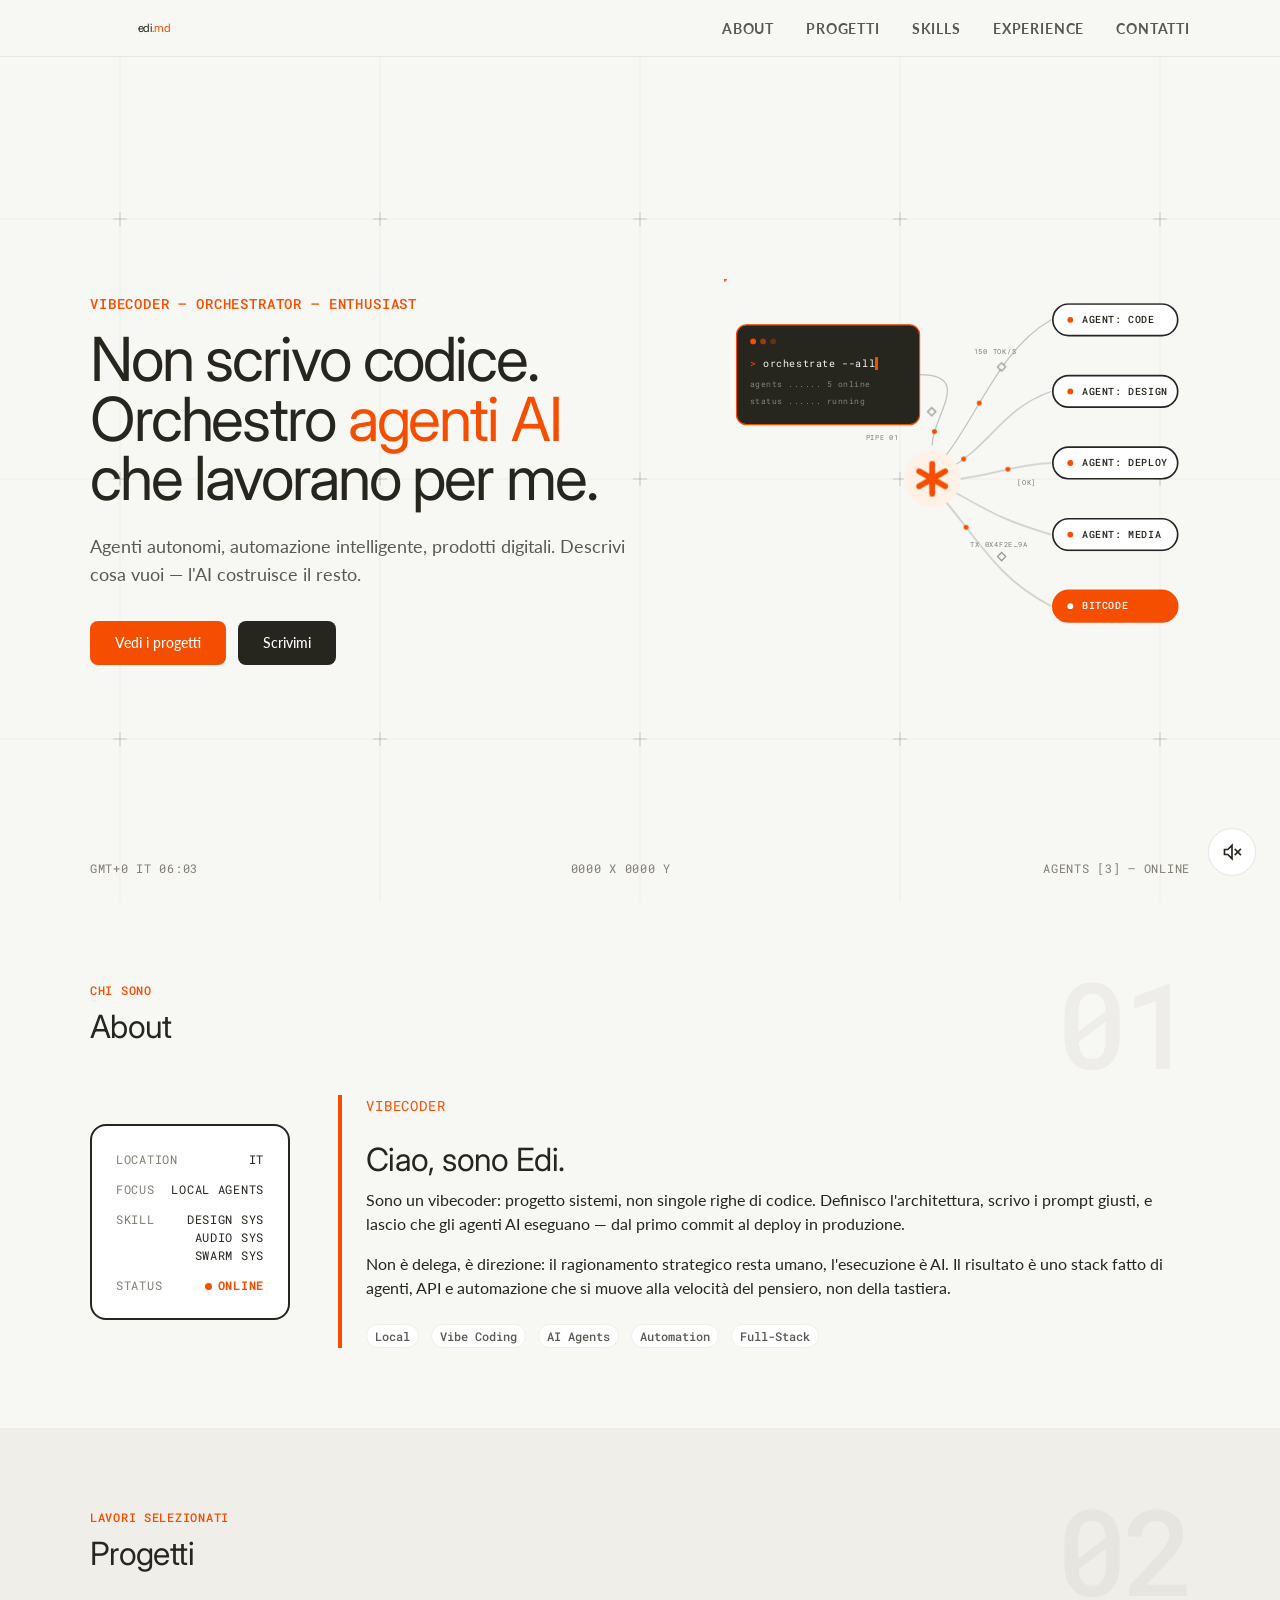
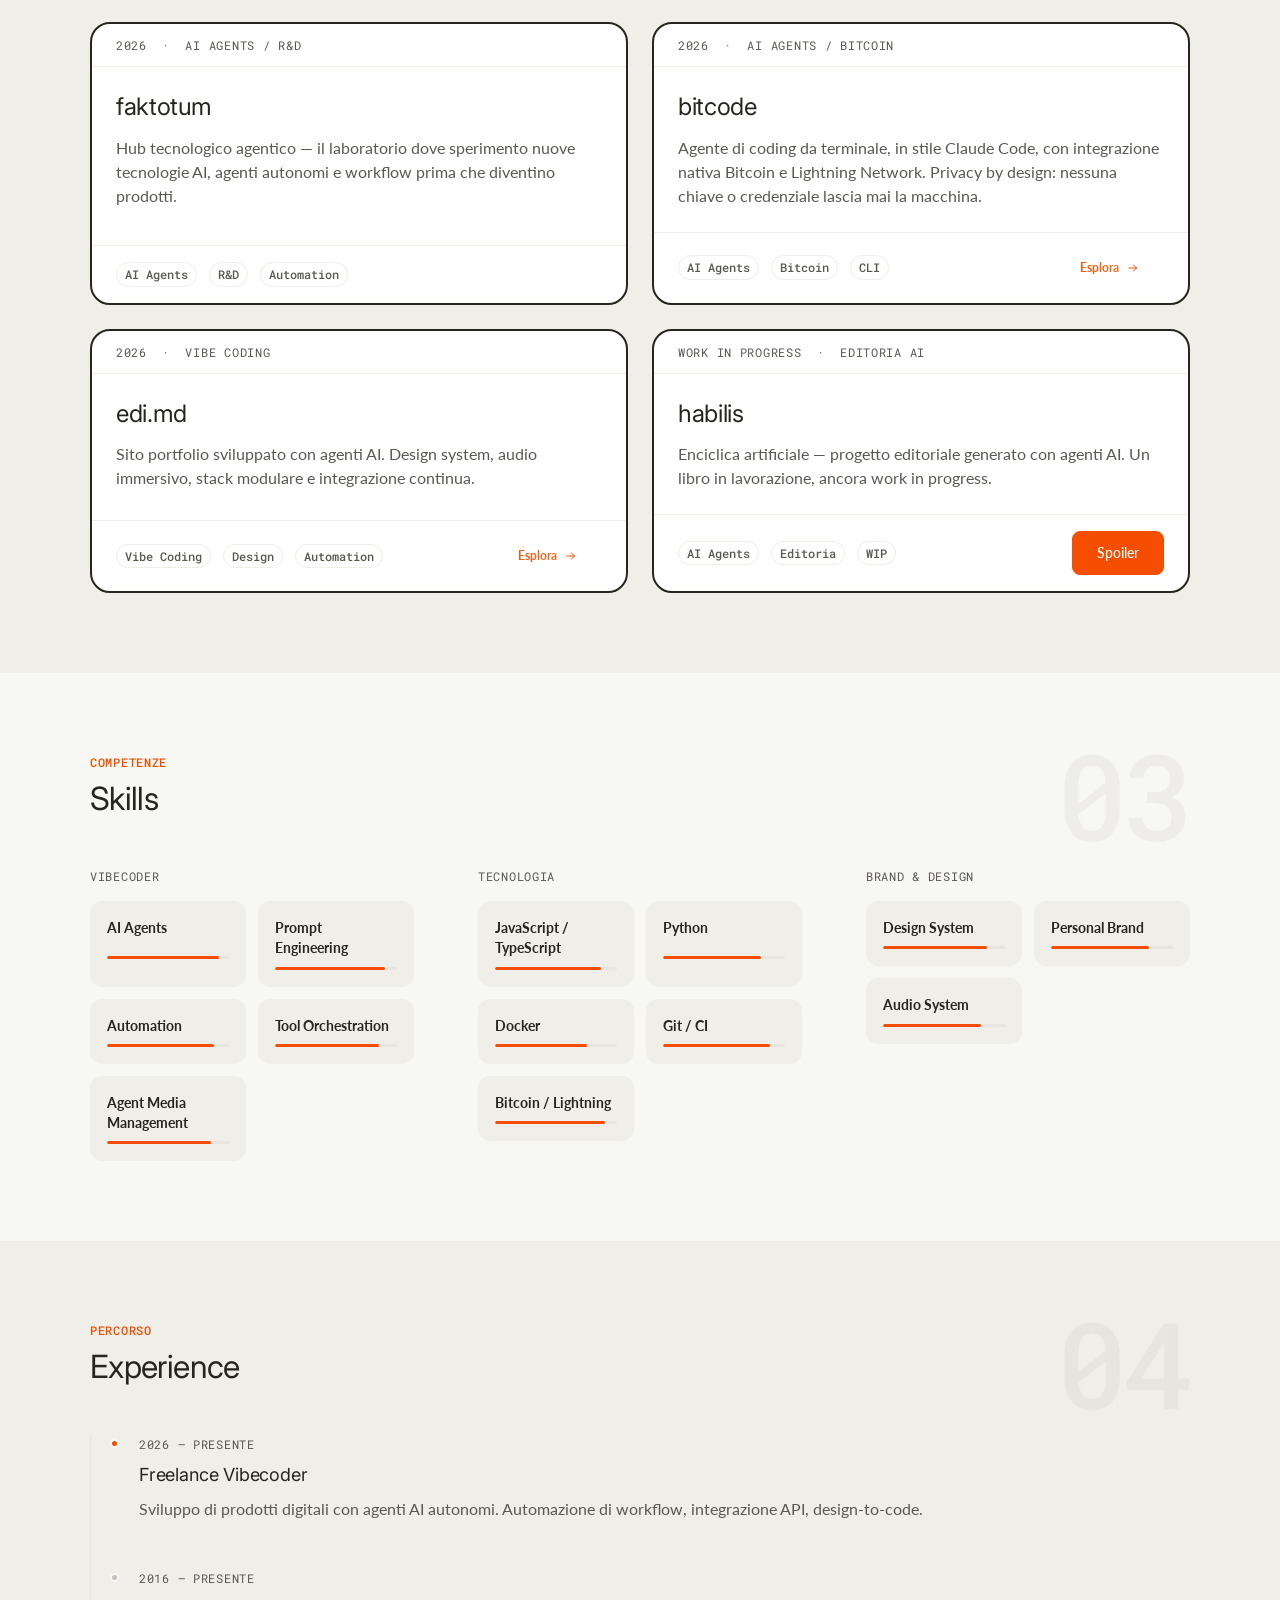
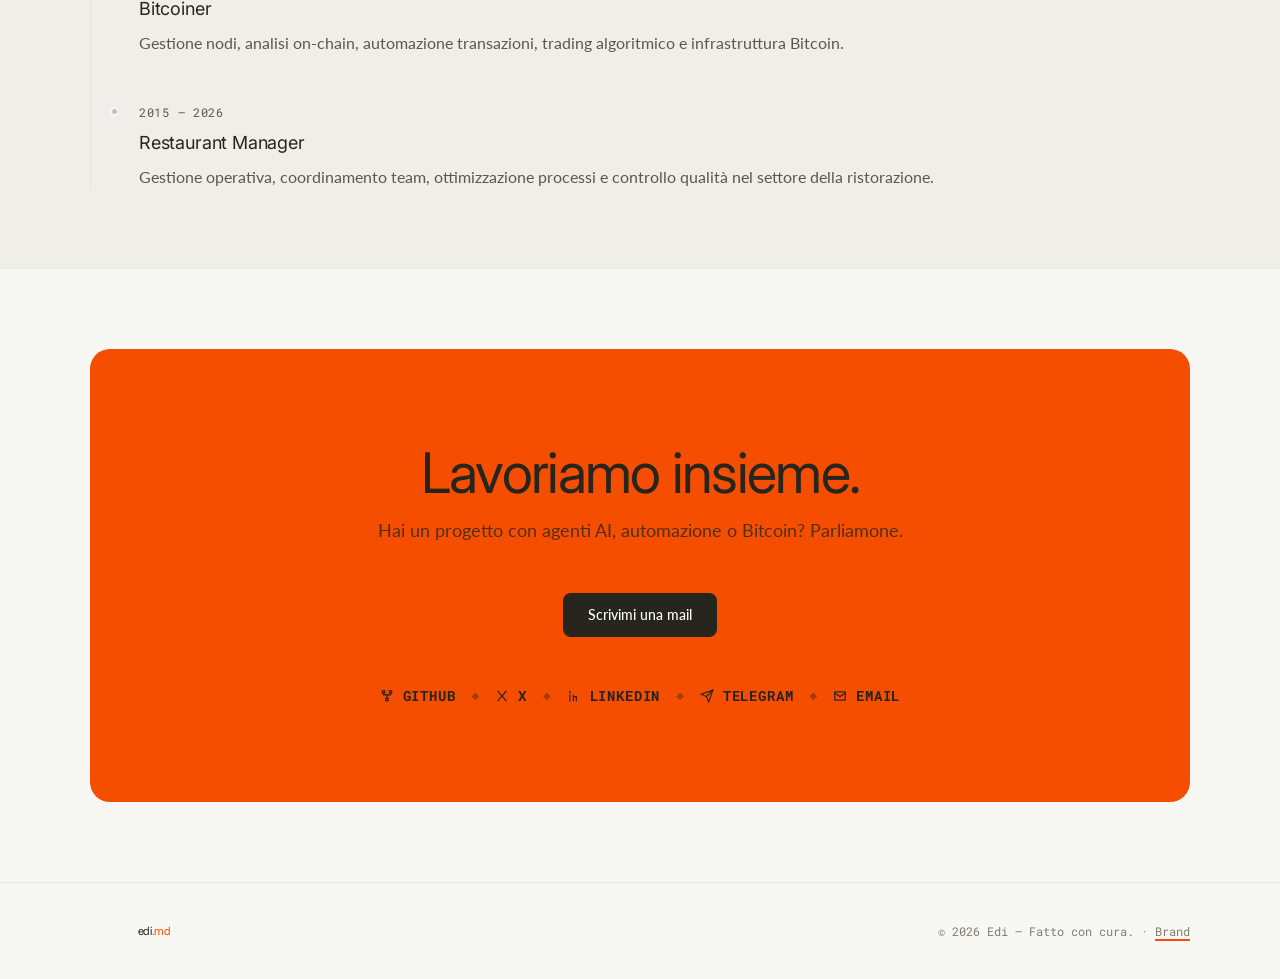
==== commit 80d5dd98: "tag: Local con iniziale maiuscola" ====
--- a/index.html
+++ b/index.html
@@ -192,7 +192,7 @@
             Il risultato è uno stack fatto di agenti, API e automazione che si muove alla velocità del pensiero, non della tastiera.
           </p>
           <div class="ds-cluster" style="margin-top: var(--space-5);">
-            <span class="ds-badge ds-badge--technical">local</span>
+            <span class="ds-badge ds-badge--technical">Local</span>
             <span class="ds-badge ds-badge--technical">Vibe Coding</span>
             <span class="ds-badge ds-badge--technical">AI Agents</span>
             <span class="ds-badge ds-badge--technical">Automation</span>
--- a/site.css
+++ b/site.css
@@ -652,10 +652,11 @@
     }
     .ds-button--spoiler.is-revealed {
       background: transparent;
-      border-color: var(--color-text-muted);
-      color: var(--color-text-muted);
+      border-color: transparent;
+      color: var(--color-accent);
       cursor: default;
       pointer-events: none;
+      font-weight: 700;
     }
 
     @keyframes spoiler-shake {
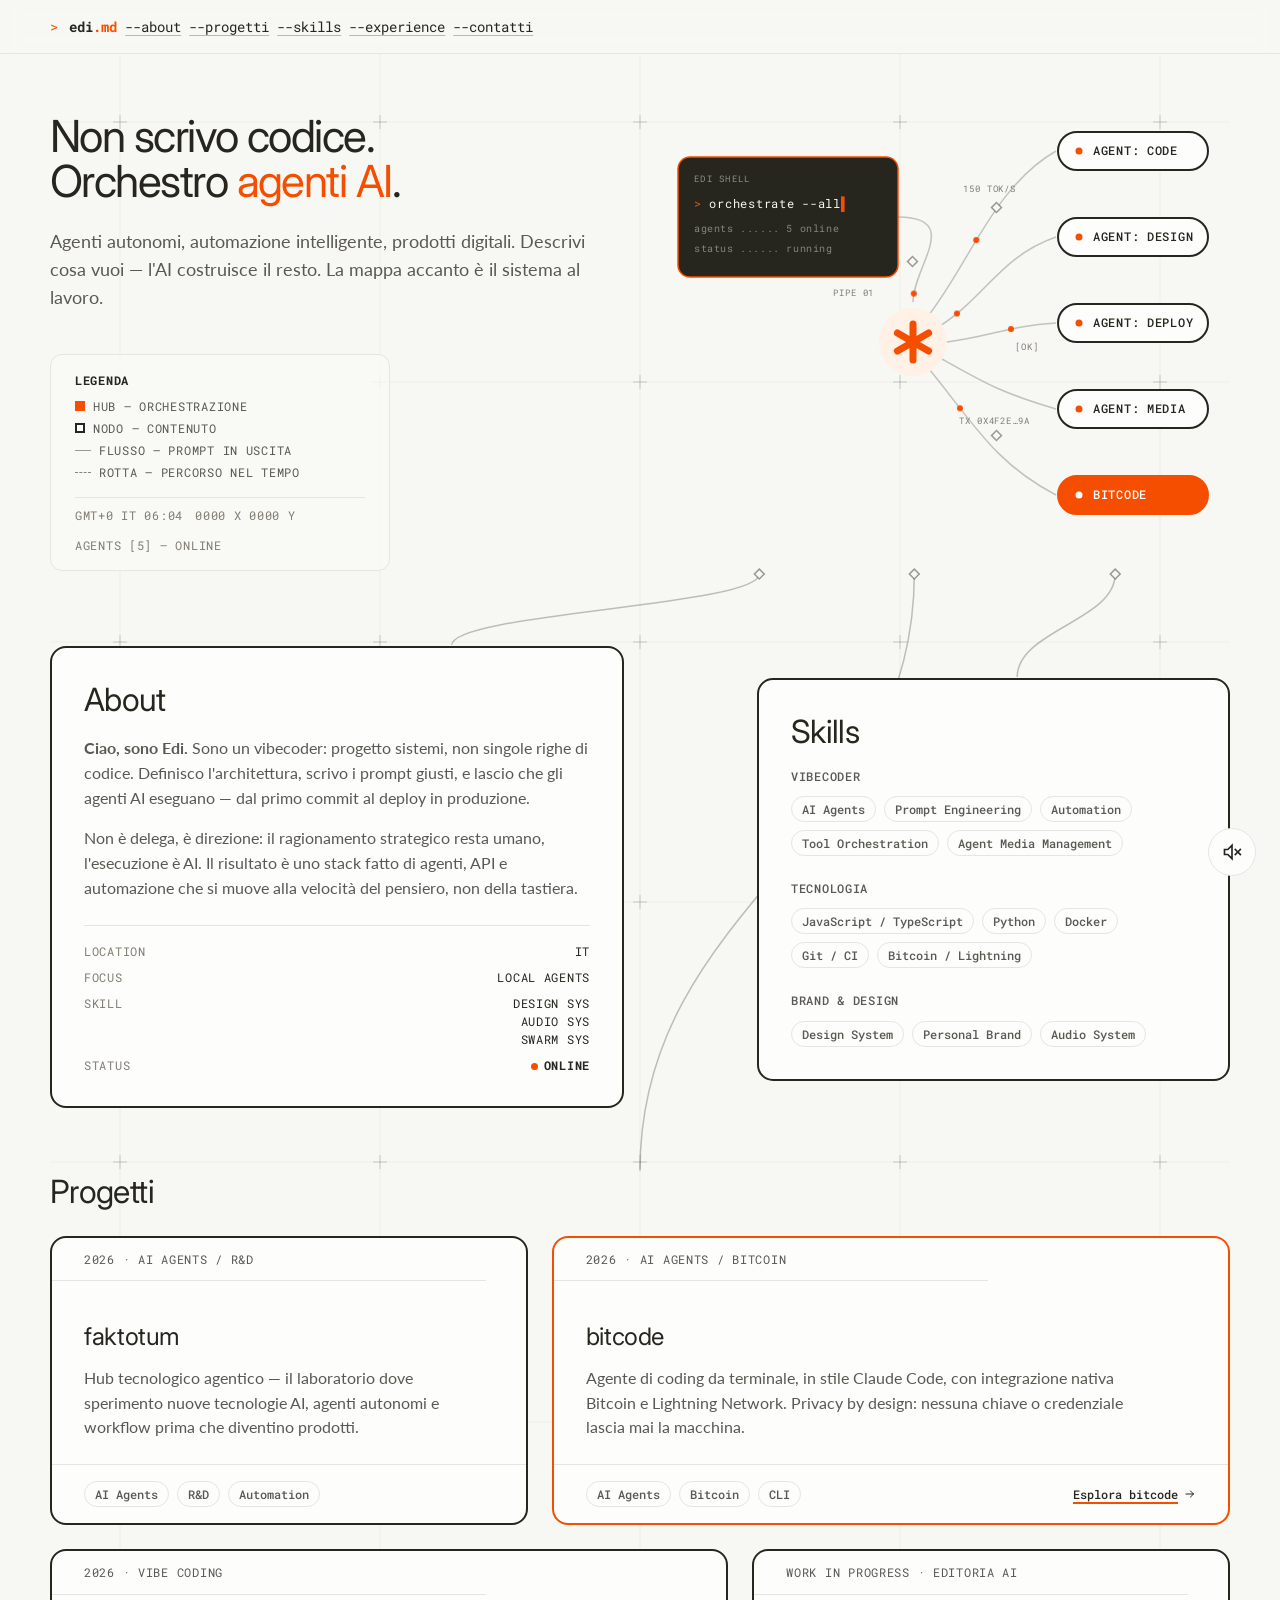
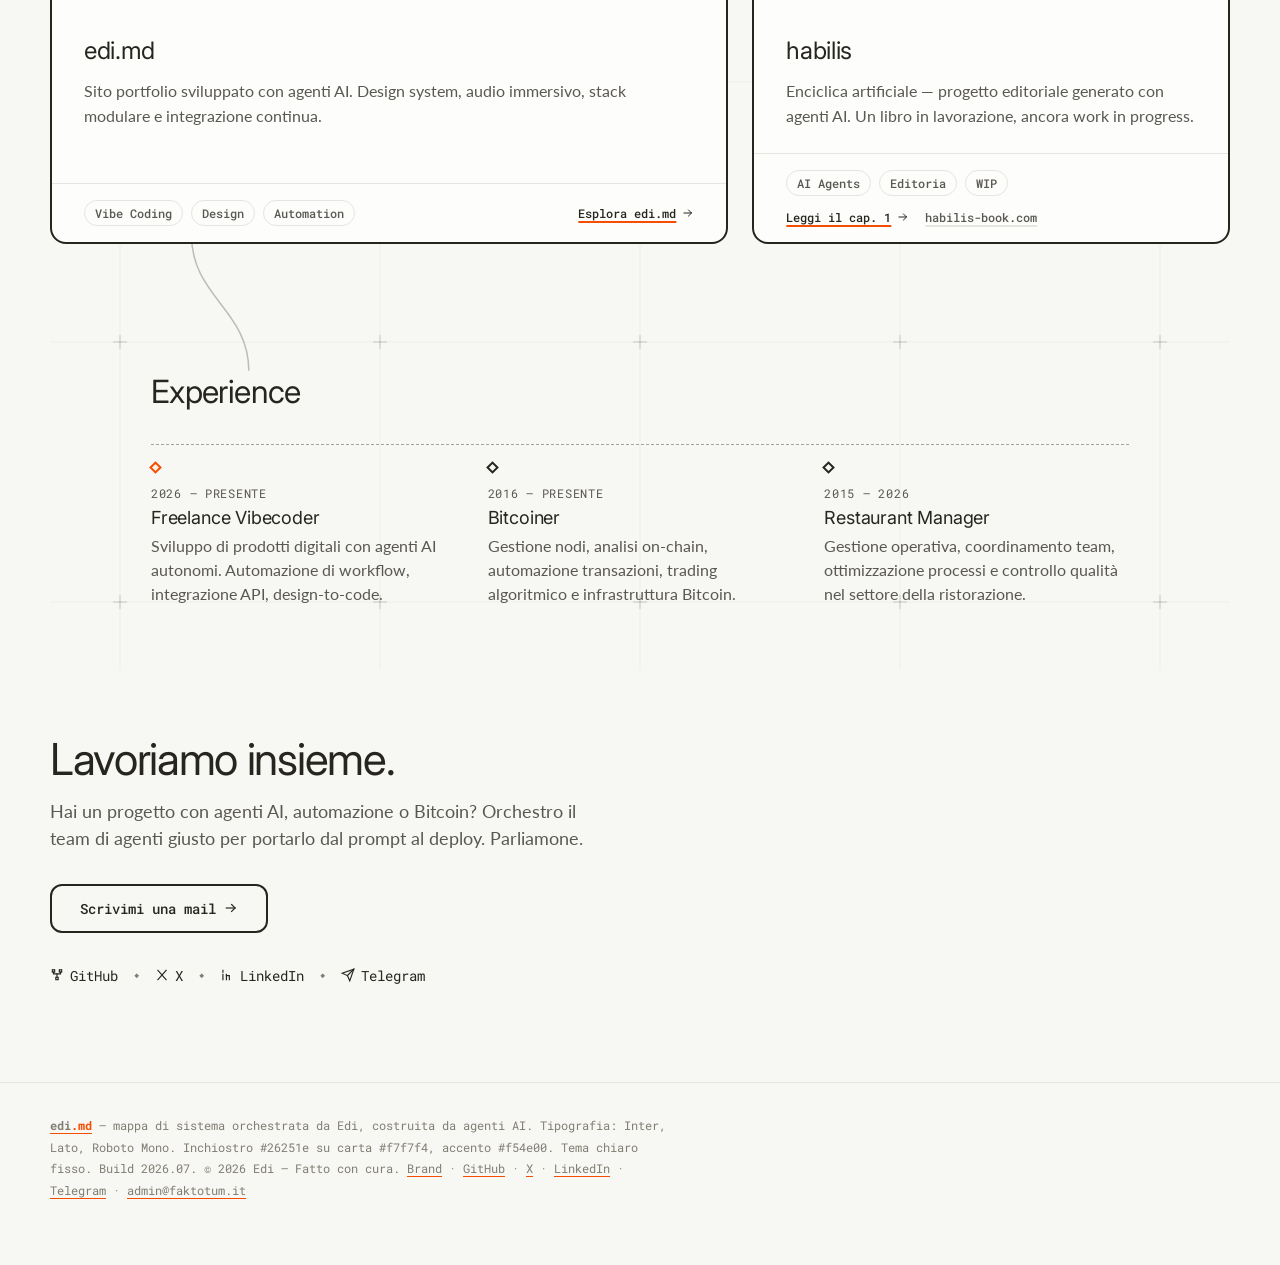
==== commit f30ca7bd: "Mini player con playlist AI, tokens.css/brand.css e fix layout - Estrae i design token in tokens.css" ====
--- a/index.html
+++ b/index.html
@@ -25,51 +25,41 @@
   <link rel="preconnect" href="https://fonts.googleapis.com" />
   <link rel="preconnect" href="https://fonts.gstatic.com" crossorigin />
   <link rel="stylesheet" href="design-system.css" />
+  <link rel="stylesheet" href="tokens.css" />
   <link rel="stylesheet" href="site.css" />
 </head>
 <body>
 
-  <!-- Nav -->
-  <nav class="site-nav" aria-label="Navigazione principale">
-    <div class="site-nav__inner">
-      <a href="#top" class="brand-wordmark" aria-label="edi.md — home">
-        <svg viewBox="0 0 800 200" fill="none" aria-hidden="true">
-          <text x="385" y="126" font-family="'Inter', system-ui, 'Helvetica Neue', sans-serif" font-size="72" font-weight="400" letter-spacing="-2.16" fill="#26251e" text-anchor="end">edi</text>
-          <text x="385" y="126" font-family="'Inter', system-ui, 'Helvetica Neue', sans-serif" font-size="72" font-weight="400" letter-spacing="-2.16" fill="#f54e00" text-anchor="start">.md</text>
-        </svg>
-      </a>
-      <ul class="site-nav__links">
-        <li><a href="#about" class="site-nav__link">About</a></li>
-        <li><a href="#projects" class="site-nav__link">Progetti</a></li>
-        <li><a href="#skills" class="site-nav__link">Skills</a></li>
-        <li><a href="#experience" class="site-nav__link">Experience</a></li>
-        <li><a href="#contact" class="site-nav__link">Contatti</a></li>
-      </ul>
-    </div>
-  </nav>
-
-  <!-- Hero -->
-  <section class="ds-hero" aria-label="Hero">
-    <div class="ds-hero__inner">
-      <div class="ds-hero__text">
-        <p class="ds-hero__eyebrow">Vibecoder — Orchestrator — Enthusiast</p>
-        <h1 class="ds-hero__headline">
+  <a class="skip-link" href="#main">Salta al contenuto</a>
+
+  <!-- Nav — N8 Terminal command -->
+  <header class="nav-term">
+    <pre class="nav-term__line" aria-label="Navigazione principale"><span class="nav-term__prompt" aria-hidden="true">&gt;</span> <a href="#top" class="nav-term__brand">edi<span>.md</span></a> <a href="#about" class="nav-term__flag nav-term__flag--opt">--about</a> <a href="#projects" class="nav-term__flag">--progetti</a> <a href="#skills" class="nav-term__flag nav-term__flag--opt">--skills</a> <a href="#experience" class="nav-term__flag nav-term__flag--opt">--experience</a> <a href="#contact" class="nav-term__flag">--contatti</a></pre>
+  </header>
+
+  <main id="main">
+
+    <!-- La mappa di sistema — la headline vive nella stessa riga della board -->
+    <div class="map" id="map">
+      <svg class="map__edges" id="map-edges" aria-hidden="true" xmlns="http://www.w3.org/2000/svg"></svg>
+
+      <!-- Orientamento: header allineato con la board -->
+      <section class="orient" id="top" aria-labelledby="orient-title">
+        <h1 class="orient__headline" id="orient-title">
           Non scrivo codice.<br />
-          Orchestro <em class="ds-hero__rotator" id="rotator" aria-live="polite">agenti AI</em> che lavorano per me.
+          Orchestro <em class="orient__rotator" id="rotator" aria-live="polite">agenti AI</em>.
         </h1>
-        <p class="ds-hero__sub">
+        <p class="orient__sub">
           Agenti autonomi, automazione intelligente, prodotti digitali.
-          Descrivi cosa vuoi — l'AI costruisce il resto.
+          Descrivi cosa vuoi — l'AI costruisce il resto. La mappa accanto è il sistema al lavoro.
         </p>
-        <div class="ds-hero__actions">
-          <a href="#projects" class="ds-button ds-button--primary">Vedi i progetti</a>
-          <a href="#contact" class="ds-button ds-button--dark">Scrivimi</a>
-        </div>
-      </div>
-      <div class="ds-hero__media">
-        <svg class="orch-board" viewBox="0 0 560 480" fill="none" role="img" aria-label="Diagramma animato: un prompt entra in un terminale e viene orchestrato verso più agenti AI">
-
-          <!-- Percorso terminale → asterisco -->
+      </section>
+
+      <!-- Hub: board di orchestrazione -->
+      <figure class="map__board" id="hub">
+        <svg class="orch-board" viewBox="0 0 560 480" fill="none" role="img" aria-label="Diagramma animato: un prompt entra in un pannello di comando e viene orchestrato verso più agenti AI">
+
+          <!-- Percorso pannello → asterisco -->
           <path id="orch-p0" class="orch-path orch-path--trunk" d="M 235 115 C 300 115, 250 165, 250 200" pathLength="1" />
 
           <!-- Lane: asterisco → pill -->
@@ -137,13 +127,11 @@
           <text x="352" y="248" class="orch-mono orch-microlabel">[OK]</text>
           <text x="170" y="194" class="orch-mono orch-microlabel">PIPE 01</text>
 
-          <!-- Terminale -->
+          <!-- Pannello di comando (niente finto chrome: cornice + label) -->
           <g class="orch-terminal">
             <rect x="15" y="55" width="220" height="120" rx="12" class="orch-terminal__box" />
-            <circle cx="35" cy="75" r="3.5" fill="#f54e00" />
-            <circle cx="47" cy="75" r="3.5" fill="#f54e00" opacity="0.55" />
-            <circle cx="59" cy="75" r="3.5" fill="#f54e00" opacity="0.3" />
-            <text x="31" y="106" class="orch-mono orch-terminal__line"><tspan fill="#f54e00">&gt;</tspan> <tspan id="orch-typed"></tspan><tspan id="orch-caret" fill="#f54e00">▌</tspan></text>
+            <text x="31" y="80" class="orch-mono orch-terminal__tag">EDI SHELL</text>
+            <text x="31" y="106" class="orch-mono orch-terminal__line"><tspan class="orch-prompt">&gt;</tspan> <tspan id="orch-typed"></tspan><tspan id="orch-caret" class="orch-prompt">▌</tspan></text>
             <text x="31" y="130" class="orch-mono orch-terminal__out">agents ...... 5 online</text>
             <text x="31" y="150" class="orch-mono orch-terminal__out">status ...... running</text>
           </g>
@@ -152,347 +140,281 @@
           <g class="orch-hub">
             <circle cx="250" cy="240" r="34" class="orch-hub__halo" />
             <g class="orch-asterisk">
-              <path d="M 250 222 V 258 M 234.4 231 L 265.6 249 M 234.4 249 L 265.6 231" stroke="#f54e00" stroke-width="7" stroke-linecap="round" />
+              <path d="M 250 222 V 258 M 234.4 231 L 265.6 249 M 234.4 249 L 265.6 231" stroke-width="7" stroke-linecap="round" />
             </g>
           </g>
         </svg>
+      </figure>
+
+      <!-- Nodo About -->
+      <section class="node node--about" id="about" data-reveal aria-labelledby="about-title">
+        <h2 class="node__title" id="about-title">About</h2>
+        <p>
+          <strong>Ciao, sono Edi.</strong> Sono un vibecoder: progetto sistemi, non singole righe di codice.
+          Definisco l'architettura, scrivo i prompt giusti, e lascio che gli agenti AI eseguano —
+          dal primo commit al deploy in produzione.
+        </p>
+        <p>
+          Non è delega, è direzione: il ragionamento strategico resta umano, l'esecuzione è AI.
+          Il risultato è uno stack fatto di agenti, API e automazione che si muove alla velocità
+          del pensiero, non della tastiera.
+        </p>
+        <dl class="node__spec">
+          <div class="node__spec-row"><dt>Location</dt><dd>IT</dd></div>
+          <div class="node__spec-row"><dt>Focus</dt><dd>LOCAL AGENTS</dd></div>
+          <div class="node__spec-row"><dt>Skill</dt><dd>DESIGN SYS<br />AUDIO SYS<br />SWARM SYS</dd></div>
+          <div class="node__spec-row"><dt>Status</dt><dd class="node__status"><span class="node__status-dot"></span>Online</dd></div>
+        </dl>
+      </section>
+
+      <!-- Zona progetti -->
+      <section class="zone zone--projects" id="projects" data-reveal aria-labelledby="projects-title">
+        <h2 class="zone__title" id="projects-title">Progetti</h2>
+        <div class="zone__grid">
+
+          <article class="node node--project">
+            <p class="node__meta">2026 · AI Agents / R&amp;D</p>
+            <div class="node__body">
+              <h3 class="node__name">faktotum</h3>
+              <p>
+                Hub tecnologico agentico — il laboratorio dove sperimento nuove tecnologie AI,
+                agenti autonomi e workflow prima che diventino prodotti.
+              </p>
+            </div>
+            <div class="node__footer">
+              <ul class="taglist">
+                <li>AI Agents</li>
+                <li>R&amp;D</li>
+                <li>Automation</li>
+              </ul>
+            </div>
+          </article>
+
+          <article class="node node--project is-core">
+            <p class="node__meta">2026 · AI Agents / Bitcoin</p>
+            <div class="node__body">
+              <h3 class="node__name">bitcode</h3>
+              <p>
+                Agente di coding da terminale, in stile Claude Code, con integrazione nativa Bitcoin
+                e Lightning Network. Privacy by design: nessuna chiave o credenziale lascia mai la macchina.
+              </p>
+            </div>
+            <div class="node__footer">
+              <ul class="taglist">
+                <li>AI Agents</li>
+                <li>Bitcoin</li>
+                <li>CLI</li>
+              </ul>
+              <a href="https://github.com/bc1edi/bitcode" class="node__link" target="_blank" rel="noopener">Esplora bitcode <svg class="icon" viewBox="0 0 24 24" fill="none" stroke="currentColor" stroke-width="2" stroke-linecap="square" stroke-linejoin="miter" aria-hidden="true"><path d="M4 12h15"/><path d="M13 6l6 6-6 6"/></svg></a>
+            </div>
+          </article>
+
+          <article class="node node--project">
+            <p class="node__meta">2026 · Vibe Coding</p>
+            <div class="node__body">
+              <h3 class="node__name">edi.md</h3>
+              <p>
+                Sito portfolio sviluppato con agenti AI. Design system, audio immersivo,
+                stack modulare e integrazione continua.
+              </p>
+            </div>
+            <div class="node__footer">
+              <ul class="taglist">
+                <li>Vibe Coding</li>
+                <li>Design</li>
+                <li>Automation</li>
+              </ul>
+              <a href="https://github.com/bc1edi/edi.md" class="node__link" target="_blank" rel="noopener">Esplora edi.md <svg class="icon" viewBox="0 0 24 24" fill="none" stroke="currentColor" stroke-width="2" stroke-linecap="square" stroke-linejoin="miter" aria-hidden="true"><path d="M4 12h15"/><path d="M13 6l6 6-6 6"/></svg></a>
+            </div>
+          </article>
+
+          <article class="node node--project">
+            <p class="node__meta">Work in Progress · Editoria AI</p>
+            <div class="node__body">
+              <h3 class="node__name">habilis</h3>
+              <p>
+                Enciclica artificiale — progetto editoriale generato con agenti AI.
+                Un libro in lavorazione, ancora work in progress.
+              </p>
+            </div>
+            <div class="node__footer">
+              <ul class="taglist">
+                <li>AI Agents</li>
+                <li>Editoria</li>
+                <li>WIP</li>
+              </ul>
+              <div class="node__links">
+                <a href="https://habilis-book.com/anteprima.html" class="node__link" target="_blank" rel="noopener">Leggi il cap. 1 <svg class="icon" viewBox="0 0 24 24" fill="none" stroke="currentColor" stroke-width="2" stroke-linecap="square" stroke-linejoin="miter" aria-hidden="true"><path d="M4 12h15"/><path d="M13 6l6 6-6 6"/></svg></a>
+                <a href="https://habilis-book.com" class="node__link node__link--muted" target="_blank" rel="noopener">habilis-book.com</a>
+              </div>
+            </div>
+          </article>
+
+        </div>
+      </section>
+
+      <!-- Nodo Skills: la legenda delle capacità -->
+      <section class="node node--skills" id="skills" data-reveal aria-labelledby="skills-title">
+        <h2 class="node__title" id="skills-title">Skills</h2>
+
+        <h3 class="node__group">Vibecoder</h3>
+        <ul class="taglist">
+          <li>AI Agents</li>
+          <li>Prompt Engineering</li>
+          <li>Automation</li>
+          <li>Tool Orchestration</li>
+          <li>Agent Media Management</li>
+        </ul>
+
+        <h3 class="node__group">Tecnologia</h3>
+        <ul class="taglist">
+          <li>JavaScript / TypeScript</li>
+          <li>Python</li>
+          <li>Docker</li>
+          <li>Git / CI</li>
+          <li>Bitcoin / Lightning</li>
+        </ul>
+
+        <h3 class="node__group">Brand &amp; Design</h3>
+        <ul class="taglist">
+          <li>Design System</li>
+          <li>Personal Brand</li>
+          <li>Audio System</li>
+        </ul>
+      </section>
+
+      <!-- Rotta: experience come percorso nel tempo -->
+      <section class="route" id="experience" data-reveal aria-labelledby="experience-title">
+        <h2 class="route__title" id="experience-title">Experience</h2>
+        <ol class="route__line">
+          <li class="route__stop route__stop--current">
+            <p class="route__date">2026 — presente</p>
+            <h3 class="route__name">Freelance Vibecoder</h3>
+            <p class="route__body">
+              Sviluppo di prodotti digitali con agenti AI autonomi. Automazione di workflow,
+              integrazione API, design-to-code.
+            </p>
+          </li>
+          <li class="route__stop">
+            <p class="route__date">2016 — presente</p>
+            <h3 class="route__name">Bitcoiner</h3>
+            <p class="route__body">
+              Gestione nodi, analisi on-chain, automazione transazioni, trading algoritmico
+              e infrastruttura Bitcoin.
+            </p>
+          </li>
+          <li class="route__stop">
+            <p class="route__date">2015 — 2026</p>
+            <h3 class="route__name">Restaurant Manager</h3>
+            <p class="route__body">
+              Gestione operativa, coordinamento team, ottimizzazione processi e controllo qualità
+              nel settore della ristorazione.
+            </p>
+          </li>
+        </ol>
+      </section>
+
+      <!-- Legenda + strumentazione -->
+      <aside class="map__legend" data-reveal aria-label="Legenda della mappa">
+        <p class="map__legend-head">Legenda</p>
+        <ul>
+          <li><span class="lg-swatch lg-swatch--hub" aria-hidden="true"></span> hub — orchestrazione</li>
+          <li><span class="lg-swatch lg-swatch--node" aria-hidden="true"></span> nodo — contenuto</li>
+          <li><span class="lg-swatch lg-swatch--flow" aria-hidden="true"></span> flusso — prompt in uscita</li>
+          <li><span class="lg-swatch lg-swatch--route" aria-hidden="true"></span> rotta — percorso nel tempo</li>
+        </ul>
+        <p class="map__readout" aria-hidden="true">
+          <span id="readout-time">GMT+1 IT --:--</span>
+          <span id="readout-pos">0000 X 0000 Y</span>
+          <span>Agents [5] — Online</span>
+        </p>
+      </aside>
+    </div>
+
+    <!-- CTA — uno solo, sotto la mappa -->
+    <section class="cta wrap" id="contact" aria-labelledby="contact-title">
+      <h2 class="cta__title" id="contact-title">Lavoriamo insieme.</h2>
+      <p class="cta__sub">Hai un progetto con agenti AI, automazione o Bitcoin? Orchestro il team di agenti giusto per portarlo dal prompt al deploy. Parliamone.</p>
+      <a href="mailto:admin@faktotum.it" class="cta__btn">Scrivimi una mail <svg class="icon" viewBox="0 0 24 24" fill="none" stroke="currentColor" stroke-width="2" stroke-linecap="square" stroke-linejoin="miter" aria-hidden="true"><path d="M4 12h15"/><path d="M13 6l6 6-6 6"/></svg></a>
+      <p class="cta__links">
+        <a href="https://github.com/bc1edi" target="_blank" rel="noopener"><svg class="icon" viewBox="0 0 24 24" fill="none" stroke="currentColor" stroke-width="2" stroke-linecap="square" stroke-linejoin="miter" aria-hidden="true"><rect x="4" y="3" width="4" height="4"/><rect x="16" y="3" width="4" height="4"/><rect x="10" y="16" width="4" height="4"/><path d="M6 7v3h12V7"/><path d="M12 10v6"/></svg> GitHub</a>
+        <span class="cta__sep" aria-hidden="true">◆</span>
+        <a href="https://x.com/edi_btc" target="_blank" rel="noopener"><svg class="icon" viewBox="0 0 24 24" fill="none" stroke="currentColor" stroke-width="2" stroke-linecap="square" stroke-linejoin="miter" aria-hidden="true"><path d="M5 4l14 16"/><path d="M19 4L5 20"/></svg> X</a>
+        <span class="cta__sep" aria-hidden="true">◆</span>
+        <a href="https://it.linkedin.com/in/edi-de-rosa-12302290" target="_blank" rel="noopener"><svg class="icon" viewBox="0 0 24 24" fill="none" stroke="currentColor" stroke-width="2" stroke-linecap="square" stroke-linejoin="miter" aria-hidden="true"><path d="M5 4v3"/><path d="M5 11v9"/><path d="M11 20v-9"/><path d="M11 13h5v7"/></svg> LinkedIn</a>
+        <span class="cta__sep" aria-hidden="true">◆</span>
+        <a href="https://t.me/Addr1000" target="_blank" rel="noopener"><svg class="icon" viewBox="0 0 24 24" fill="none" stroke="currentColor" stroke-width="2" stroke-linecap="square" stroke-linejoin="miter" aria-hidden="true"><path d="M22 2L11 13"/><path d="M22 2L15 22l-4-9-9-4z"/></svg> Telegram</a>
+      </p>
+    </section>
+
+  </main>
+
+  <!-- Footer — Ft4 colophon -->
+  <footer class="colophon">
+    <div class="colophon__inner">
+      <p>
+        <a href="#top" class="nav-term__brand">edi<span>.md</span></a> — mappa di sistema orchestrata da Edi,
+        costruita da agenti AI. Tipografia: Inter, Lato, Roboto Mono. Inchiostro #26251e su carta #f7f7f4,
+        accento #f54e00. Tema chiaro fisso. Build 2026.07. © 2026 Edi — Fatto con cura.
+        <a href="brand.html">Brand</a> · <a href="https://github.com/bc1edi" target="_blank" rel="noopener">GitHub</a> ·
+        <a href="https://x.com/edi_btc" target="_blank" rel="noopener">X</a> ·
+        <a href="https://it.linkedin.com/in/edi-de-rosa-12302290" target="_blank" rel="noopener">LinkedIn</a> ·
+        <a href="https://t.me/Addr1000" target="_blank" rel="noopener">Telegram</a> ·
+        <a href="mailto:admin@faktotum.it">admin@faktotum.it</a>
+      </p>
+    </div>
+  </footer>
+
+  <!-- Player audio di sottofondo — playlist generata con AI -->
+  <div class="audio-player" id="audio-player">
+    <audio id="bg-audio" src="assets/audio/calm.mp3" preload="auto" autoplay muted></audio>
+
+    <div class="audio-player__panel" id="audio-panel" role="region" aria-label="Playlist" hidden>
+      <p class="audio-player__now" id="audio-now" aria-live="polite">Calm</p>
+      <p class="audio-player__credit">Playlist generata con AI</p>
+
+      <ul class="audio-player__list" id="audio-list">
+        <li><button type="button" class="audio-player__track is-active" data-index="0" aria-current="true">Calm</button></li>
+        <li><button type="button" class="audio-player__track" data-index="1">Celtik Spoon</button></li>
+        <li><button type="button" class="audio-player__track" data-index="2">Down Bad Again</button></li>
+        <li><button type="button" class="audio-player__track" data-index="3">Progressive</button></li>
+        <li><button type="button" class="audio-player__track" data-index="4">Reborn</button></li>
+        <li><button type="button" class="audio-player__track" data-index="5">Vibrate</button></li>
+      </ul>
+
+      <div class="audio-player__controls">
+        <button type="button" class="audio-player__nav" id="audio-prev" aria-label="Traccia precedente">
+          <svg class="icon audio-player__nav-icon" viewBox="0 0 24 24" fill="none" stroke="currentColor" stroke-width="2" stroke-linecap="square" stroke-linejoin="miter" aria-hidden="true"><path d="M4 12h15"/><path d="M13 6l6 6-6 6"/></svg>
+        </button>
+        <button type="button" class="audio-player__nav" id="audio-next" aria-label="Traccia successiva">
+          <svg class="icon" viewBox="0 0 24 24" fill="none" stroke="currentColor" stroke-width="2" stroke-linecap="square" stroke-linejoin="miter" aria-hidden="true"><path d="M4 12h15"/><path d="M13 6l6 6-6 6"/></svg>
+        </button>
       </div>
     </div>
-    <div class="hero-readout" aria-hidden="true">
-      <span id="readout-time">GMT+1 IT --:--</span>
-      <span id="readout-pos">0000 X 0000 Y</span>
-      <span>Agents [3] — Online</span>
-    </div>
-  </section>
-
-  <!-- About / Bio -->
-  <section class="section" id="about" aria-labelledby="about-title">
-    <div class="section__inner">
-      <div class="section__header">
-        <span class="section__number" aria-hidden="true">01</span>
-        <p class="section__eyebrow">Chi sono</p>
-        <h2 class="section__title" id="about-title">About</h2>
-      </div>
-      <div class="ds-bio">
-        <div class="spec-card">
-          <p class="spec-card__row"><span>Location</span>IT</p>
-          <p class="spec-card__row"><span>Focus</span>LOCAL AGENTS</p>
-          <p class="spec-card__row"><span>Skill</span>DESIGN SYS<br>AUDIO SYS<br>SWARM SYS</p>
-          <p class="spec-card__row"><span>Status</span><b class="spec-card__status"><span class="spec-card__dot"></span>Online</b></p>
-        </div>
-        <div class="ds-bio__content">
-          <p class="ds-bio__role">Vibecoder</p>
-          <h2 class="ds-bio__name" id="about-title">Ciao, sono Edi.</h2>
-          <p>
-            Sono un vibecoder: progetto sistemi, non singole righe di codice. Definisco l'architettura,
-            scrivo i prompt giusti, e lascio che gli agenti AI eseguano — dal primo commit al deploy in produzione.
-          </p>
-          <p>
-            Non è delega, è direzione: il ragionamento strategico resta umano, l'esecuzione è AI.
-            Il risultato è uno stack fatto di agenti, API e automazione che si muove alla velocità del pensiero, non della tastiera.
-          </p>
-          <div class="ds-cluster" style="margin-top: var(--space-5);">
-            <span class="ds-badge ds-badge--technical">Local</span>
-            <span class="ds-badge ds-badge--technical">Vibe Coding</span>
-            <span class="ds-badge ds-badge--technical">AI Agents</span>
-            <span class="ds-badge ds-badge--technical">Automation</span>
-            <span class="ds-badge ds-badge--technical">Full-Stack</span>
-          </div>
-        </div>
-      </div>
-    </div>
-  </section>
-
-  <!-- Projects -->
-  <section class="section section--alt" id="projects" aria-labelledby="projects-title">
-    <div class="section__inner">
-      <div class="section__header">
-        <span class="section__number" aria-hidden="true">02</span>
-        <p class="section__eyebrow">Lavori selezionati</p>
-        <h2 class="section__title" id="projects-title">Progetti</h2>
-      </div>
-
-      <div class="projects-grid">
-
-        <article class="ds-project-card">
-          <div class="ds-project-card__meta">2026 &nbsp;·&nbsp; AI Agents / R&amp;D</div>
-          <div class="ds-project-card__body">
-            <h3 class="ds-project-card__title">faktotum</h3>
-            <p class="ds-project-card__desc">
-              Hub tecnologico agentico — il laboratorio dove sperimento nuove tecnologie AI, agenti autonomi e workflow prima che diventino prodotti.
-            </p>
-          </div>
-          <div class="ds-project-card__footer">
-            <div class="ds-cluster">
-              <span class="ds-badge ds-badge--technical">AI Agents</span>
-              <span class="ds-badge ds-badge--technical">R&amp;D</span>
-              <span class="ds-badge ds-badge--technical">Automation</span>
-            </div>
-          </div>
-        </article>
-
-        <article class="ds-project-card">
-          <div class="ds-project-card__meta">2026 &nbsp;·&nbsp; AI Agents / Bitcoin</div>
-          <div class="ds-project-card__body">
-            <h3 class="ds-project-card__title">bitcode</h3>
-            <p class="ds-project-card__desc">
-              Agente di coding da terminale, in stile Claude Code, con integrazione nativa Bitcoin e Lightning Network. Privacy by design: nessuna chiave o credenziale lascia mai la macchina.
-            </p>
-          </div>
-          <div class="ds-project-card__footer">
-            <div class="ds-cluster">
-              <span class="ds-badge ds-badge--technical">AI Agents</span>
-              <span class="ds-badge ds-badge--technical">Bitcoin</span>
-              <span class="ds-badge ds-badge--technical">CLI</span>
-            </div>
-            <a href="https://github.com/bc1edi/bitcode" class="ds-button ds-button--explore" style="min-height: 32px; font-size: var(--text-xs);" target="_blank" rel="noopener">Esplora <svg class="icon" viewBox="0 0 24 24" fill="none" stroke="currentColor" stroke-width="2" stroke-linecap="square" stroke-linejoin="miter" aria-hidden="true"><path d="M4 12h15"/><path d="M13 6l6 6-6 6"/></svg></a>
-          </div>
-        </article>
-
-        <article class="ds-project-card">
-          <div class="ds-project-card__meta">2026 &nbsp;·&nbsp; Vibe Coding</div>
-          <div class="ds-project-card__body">
-            <h3 class="ds-project-card__title">edi.md</h3>
-            <p class="ds-project-card__desc">
-              Sito portfolio sviluppato con agenti AI. Design system, audio immersivo, stack modulare e integrazione continua.
-            </p>
-          </div>
-          <div class="ds-project-card__footer">
-            <div class="ds-cluster">
-              <span class="ds-badge ds-badge--technical">Vibe Coding</span>
-              <span class="ds-badge ds-badge--technical">Design</span>
-              <span class="ds-badge ds-badge--technical">Automation</span>
-            </div>
-            <a href="https://github.com/bc1edi/edi.md" class="ds-button ds-button--explore" style="min-height: 32px; font-size: var(--text-xs);" target="_blank" rel="noopener">Esplora <svg class="icon" viewBox="0 0 24 24" fill="none" stroke="currentColor" stroke-width="2" stroke-linecap="square" stroke-linejoin="miter" aria-hidden="true"><path d="M4 12h15"/><path d="M13 6l6 6-6 6"/></svg></a>
-          </div>
-        </article>
-
-        <article class="ds-project-card">
-          <div class="ds-project-card__meta">Work in Progress &nbsp;·&nbsp; Editoria AI</div>
-          <div class="ds-project-card__body">
-            <h3 class="ds-project-card__title">habilis</h3>
-            <p class="ds-project-card__desc">
-              Enciclica artificiale — progetto editoriale generato con agenti AI. Un libro in lavorazione, ancora work in progress.
-            </p>
-          </div>
-          <div class="ds-project-card__footer">
-            <div class="ds-cluster">
-              <span class="ds-badge ds-badge--technical">AI Agents</span>
-              <span class="ds-badge ds-badge--technical">Editoria</span>
-              <span class="ds-badge ds-badge--technical">WIP</span>
-            </div>
-            <button class="ds-button ds-button--spoiler" id="spoiler-btn" type="button">Spoiler</button>
-          </div>
-        </article>
-
-      </div>
-    </div>
-  </section>
-
-  <!-- Skills -->
-  <section class="section" id="skills" aria-labelledby="skills-title">
-    <div class="section__inner">
-      <div class="section__header">
-        <span class="section__number" aria-hidden="true">03</span>
-        <p class="section__eyebrow">Competenze</p>
-        <h2 class="section__title" id="skills-title">Skills</h2>
-      </div>
-
-      <div class="skills-layout">
-
-        <div>
-          <p class="skills-group__label">Vibecoder</p>
-          <div class="ds-skill-grid" style="grid-template-columns: 1fr 1fr;">
-            <div class="ds-skill-cell">
-              <span class="ds-skill-cell__label">AI Agents</span>
-              <div class="ds-skill-cell__bar"><div class="ds-skill-cell__bar-fill" style="width: 92%;"></div></div>
-            </div>
-            <div class="ds-skill-cell">
-              <span class="ds-skill-cell__label">Prompt Engineering</span>
-              <div class="ds-skill-cell__bar"><div class="ds-skill-cell__bar-fill" style="width: 90%;"></div></div>
-            </div>
-            <div class="ds-skill-cell">
-              <span class="ds-skill-cell__label">Automation</span>
-              <div class="ds-skill-cell__bar"><div class="ds-skill-cell__bar-fill" style="width: 88%;"></div></div>
-            </div>
-            <div class="ds-skill-cell">
-              <span class="ds-skill-cell__label">Tool Orchestration</span>
-              <div class="ds-skill-cell__bar"><div class="ds-skill-cell__bar-fill" style="width: 85%;"></div></div>
-            </div>
-            <div class="ds-skill-cell">
-              <span class="ds-skill-cell__label">Agent Media Management</span>
-              <div class="ds-skill-cell__bar"><div class="ds-skill-cell__bar-fill" style="width: 85%;"></div></div>
-            </div>
-          </div>
-        </div>
-
-        <div>
-          <p class="skills-group__label">Tecnologia</p>
-          <div class="ds-skill-grid" style="grid-template-columns: 1fr 1fr;">
-            <div class="ds-skill-cell">
-              <span class="ds-skill-cell__label">JavaScript / TypeScript</span>
-              <div class="ds-skill-cell__bar"><div class="ds-skill-cell__bar-fill" style="width: 87%;"></div></div>
-            </div>
-            <div class="ds-skill-cell">
-              <span class="ds-skill-cell__label">Python</span>
-              <div class="ds-skill-cell__bar"><div class="ds-skill-cell__bar-fill" style="width: 80%;"></div></div>
-            </div>
-            <div class="ds-skill-cell">
-              <span class="ds-skill-cell__label">Docker</span>
-              <div class="ds-skill-cell__bar"><div class="ds-skill-cell__bar-fill" style="width: 75%;"></div></div>
-            </div>
-            <div class="ds-skill-cell">
-              <span class="ds-skill-cell__label">Git / CI</span>
-              <div class="ds-skill-cell__bar"><div class="ds-skill-cell__bar-fill" style="width: 88%;"></div></div>
-            </div>
-            <div class="ds-skill-cell">
-              <span class="ds-skill-cell__label">Bitcoin / Lightning</span>
-              <div class="ds-skill-cell__bar"><div class="ds-skill-cell__bar-fill" style="width: 90%;"></div></div>
-            </div>
-          </div>
-        </div>
-
-        <div>
-          <p class="skills-group__label">Brand &amp; Design</p>
-          <div class="ds-skill-grid" style="grid-template-columns: 1fr 1fr;">
-            <div class="ds-skill-cell">
-              <span class="ds-skill-cell__label">Design System</span>
-              <div class="ds-skill-cell__bar"><div class="ds-skill-cell__bar-fill" style="width: 85%;"></div></div>
-            </div>
-            <div class="ds-skill-cell">
-              <span class="ds-skill-cell__label">Personal Brand</span>
-              <div class="ds-skill-cell__bar"><div class="ds-skill-cell__bar-fill" style="width: 80%;"></div></div>
-            </div>
-            <div class="ds-skill-cell">
-              <span class="ds-skill-cell__label">Audio System</span>
-              <div class="ds-skill-cell__bar"><div class="ds-skill-cell__bar-fill" style="width: 80%;"></div></div>
-            </div>
-          </div>
-        </div>
-
-      </div>
-    </div>
-  </section>
-
-  <!-- Experience / Timeline -->
-  <section class="section section--alt" id="experience" aria-labelledby="experience-title">
-    <div class="section__inner">
-      <div class="section__header">
-        <span class="section__number" aria-hidden="true">04</span>
-        <p class="section__eyebrow">Percorso</p>
-        <h2 class="section__title" id="experience-title">Experience</h2>
-      </div>
-
-      <ul class="ds-timeline">
-
-        <li class="ds-timeline__item ds-timeline__item--current">
-          <div class="ds-timeline__dot"></div>
-          <p class="ds-timeline__date">2026 — presente</p>
-          <h3 class="ds-timeline__title">Freelance Vibecoder</h3>
-          <p class="ds-timeline__body">
-            Sviluppo di prodotti digitali con agenti AI autonomi. Automazione di workflow, integrazione API, design-to-code.
-          </p>
-        </li>
-
-        <li class="ds-timeline__item">
-          <div class="ds-timeline__dot"></div>
-          <p class="ds-timeline__date">2016 — presente</p>
-          <h3 class="ds-timeline__title">Bitcoiner</h3>
-          <p class="ds-timeline__body">
-            Gestione nodi, analisi on-chain, automazione transazioni, trading algoritmico e infrastruttura Bitcoin.
-          </p>
-        </li>
-
-        <li class="ds-timeline__item">
-          <div class="ds-timeline__dot"></div>
-          <p class="ds-timeline__date">2015 — 2026</p>
-          <h3 class="ds-timeline__title">Restaurant Manager</h3>
-          <p class="ds-timeline__body">
-            Gestione operativa, coordinamento team, ottimizzazione processi e controllo qualità nel settore della ristorazione.
-          </p>
-        </li>
-
-      </ul>
-    </div>
-  </section>
-
-  <!-- Contact -->
-  <section class="ds-contact-strip" id="contact" aria-labelledby="contact-title">
-    <div class="ds-contact-strip__inner">
-      <h2 class="ds-contact-strip__heading" id="contact-title">Lavoriamo insieme.</h2>
-      <p class="ds-contact-strip__sub">
-        Hai un progetto con agenti AI, automazione o Bitcoin? Parliamone.
-      </p>
-      <div style="margin-bottom: var(--space-7);">
-        <a href="mailto:admin@faktotum.it" class="ds-button ds-button--dark">Scrivimi una mail</a>
-      </div>
-      <div class="ds-contact-strip__links">
-        <a href="https://github.com/bc1edi" class="ds-contact-strip__link" target="_blank" rel="noopener"><svg class="icon" viewBox="0 0 24 24" fill="none" stroke="currentColor" stroke-width="2" stroke-linecap="square" stroke-linejoin="miter" aria-hidden="true"><rect x="4" y="3" width="4" height="4"/><rect x="16" y="3" width="4" height="4"/><rect x="10" y="16" width="4" height="4"/><path d="M6 7v3h12V7"/><path d="M12 10v6"/></svg> GitHub</a>
-        <span style="opacity: 0.4; font-size: 10px;">◆</span>
-        <a href="https://x.com/edi_btc" class="ds-contact-strip__link" target="_blank" rel="noopener"><svg class="icon" viewBox="0 0 24 24" fill="none" stroke="currentColor" stroke-width="2" stroke-linecap="square" stroke-linejoin="miter" aria-hidden="true"><path d="M5 4l14 16"/><path d="M19 4L5 20"/></svg> X</a>
-        <span style="opacity: 0.4; font-size: 10px;">◆</span>
-        <a href="https://it.linkedin.com/in/edi-de-rosa-12302290" class="ds-contact-strip__link" target="_blank" rel="noopener"><svg class="icon" viewBox="0 0 24 24" fill="none" stroke="currentColor" stroke-width="2" stroke-linecap="square" stroke-linejoin="miter" aria-hidden="true"><path d="M5 4v3"/><path d="M5 11v9"/><path d="M11 20v-9"/><path d="M11 13h5v7"/></svg> LinkedIn</a>
-        <span style="opacity: 0.4; font-size: 10px;">◆</span>
-        <a href="https://t.me/Addr1000" class="ds-contact-strip__link" target="_blank" rel="noopener"><svg class="icon" viewBox="0 0 24 24" fill="none" stroke="currentColor" stroke-width="2" stroke-linecap="square" stroke-linejoin="miter" aria-hidden="true"><path d="M22 2L11 13"/><path d="M22 2L15 22l-4-9-9-4z"/></svg> Telegram</a>
-        <span style="opacity: 0.4; font-size: 10px;">◆</span>
-        <a href="mailto:admin@faktotum.it" class="ds-contact-strip__link"><svg class="icon" viewBox="0 0 24 24" fill="none" stroke="currentColor" stroke-width="2" stroke-linecap="square" stroke-linejoin="miter" aria-hidden="true"><rect x="3" y="5" width="18" height="14"/><path d="M3 7l9 6 9-6"/></svg> Email</a>
-      </div>
-    </div>
-  </section>
-
-  <!-- Footer -->
-  <footer class="site-footer">
-    <div class="site-footer__inner">
-      <a href="#top" class="brand-wordmark" aria-label="edi.md — home">
-        <svg viewBox="0 0 800 200" fill="none" aria-hidden="true">
-          <text x="385" y="126" font-family="'Inter', system-ui, 'Helvetica Neue', sans-serif" font-size="72" font-weight="400" letter-spacing="-2.16" fill="#26251e" text-anchor="end">edi</text>
-          <text x="385" y="126" font-family="'Inter', system-ui, 'Helvetica Neue', sans-serif" font-size="72" font-weight="400" letter-spacing="-2.16" fill="#f54e00" text-anchor="start">.md</text>
-        </svg>
-      </a>
-      <p class="site-footer__copy">© 2026 Edi — Fatto con cura. · <a href="brand.html" style="color: inherit;">Brand</a></p>
-    </div>
-  </footer>
-
-  <!-- Audio di sottofondo -->
-  <audio id="bg-audio" src="assets/audio/sito edi.mp3" loop preload="auto" autoplay muted></audio>
-
-  <!-- Bottone controllo audio -->
-  <button
-    id="audio-toggle"
-    class="audio-toggle is-muted"
-    type="button"
-    aria-label="Attiva audio"
-    aria-pressed="false"
-    aria-live="polite"
-  >
-    <svg class="audio-toggle__icon audio-toggle__icon--muted" viewBox="0 0 24 24" fill="none" stroke="currentColor" stroke-width="2" stroke-linecap="square" stroke-linejoin="miter" aria-hidden="true">
-      <path d="M3 9h4l5-5v16l-5-5H3V9z" />
-      <path d="M16 9l6 6" />
-      <path d="M22 9l-6 6" />
-    </svg>
-    <svg class="audio-toggle__icon audio-toggle__icon--playing" viewBox="0 0 24 24" fill="none" stroke="currentColor" stroke-width="2" stroke-linecap="square" stroke-linejoin="miter" aria-hidden="true">
-      <path d="M3 9h4l5-5v16l-5-5H3V9z" />
-      <path d="M16 9v6" />
-      <path d="M20 6v12" />
-    </svg>
-  </button>
-
-  <script>
-    document.addEventListener('DOMContentLoaded', function() {
-      var btn = document.getElementById('spoiler-btn');
-      if (btn) {
-        btn.addEventListener('click', function() {
-          if (btn.classList.contains('is-revealed')) return;
-          btn.classList.add('is-error');
-          btn.textContent = 'a breve';
-          setTimeout(function() {
-            btn.classList.remove('is-error');
-            btn.classList.add('is-revealed');
-          }, 500);
-        });
-      }
-    });
-  </script>
+
+    <!-- Bottone controllo audio -->
+    <button
+      id="audio-toggle"
+      class="audio-toggle is-muted"
+      type="button"
+      aria-label="Attiva audio"
+      aria-pressed="false"
+      aria-expanded="false"
+      aria-controls="audio-panel"
+    >
+      <svg class="audio-toggle__icon audio-toggle__icon--muted" viewBox="0 0 24 24" fill="none" stroke="currentColor" stroke-width="2" stroke-linecap="square" stroke-linejoin="miter" aria-hidden="true">
+        <path d="M3 9h4l5-5v16l-5-5H3V9z" />
+        <path d="M16 9l6 6" />
+        <path d="M22 9l-6 6" />
+      </svg>
+      <svg class="audio-toggle__icon audio-toggle__icon--playing" viewBox="0 0 24 24" fill="none" stroke="currentColor" stroke-width="2" stroke-linecap="square" stroke-linejoin="miter" aria-hidden="true">
+        <path d="M3 9h4l5-5v16l-5-5H3V9z" />
+        <path d="M16 9v6" />
+        <path d="M20 6v12" />
+      </svg>
+    </button>
+  </div>
+
   <script src="site.js"></script>
 
 </body>
--- a/tokens.css
+++ b/tokens.css
@@ -0,0 +1,76 @@
+/* tokens.css — edi.md · design tokens canonici (schema Hallmark, brand preservato)
+ *
+ * Conversione OKLCH esatta della palette storica del brand:
+ *   ink #26251e · paper #f7f7f4 · accent #f54e00 (arancione cursore)
+ * I nomi che collidono con design-system.css (--color-accent, --color-focus…)
+ * portano valori identici: l'ordine di caricamento non cambia la resa.
+ * Fonte di verità per site.css; design-system.css resta intatto per brand.html.
+ */
+
+:root {
+  /* ── Colore — carta / inchiostro / accento ─────────────────────────── */
+  --color-paper:         oklch(97.53% 0.004 106.47);  /* #f7f7f4 */
+  --color-paper-2:       oklch(94.82% 0.0081 98.88);  /* #efeee8 */
+  --color-paper-3:       oklch(98.43% 0.004 106.47);  /* #fafaf7 */
+  --color-surface:       oklch(99.35% 0.0026 106.45); /* near-white caldo, mai #fff pieno */
+  --color-ink:           oklch(26.31% 0.0127 100.51); /* #26251e */
+  --color-ink-2:         oklch(46.03% 0.0099 91.58);  /* #5a5852 — testo muted */
+  --color-ink-3:         oklch(58.9% 0.0168 94.32);   /* #807d72 — testo soft */
+  --color-rule:          oklch(92.13% 0.0068 97.36);  /* #e6e5e0 — hairline */
+  --color-accent:        oklch(65.22% 0.2135 37.99);  /* #f54e00 */
+  --color-accent-hover:  oklch(57.78% 0.1879 38.31);  /* #d04200 */
+  --color-accent-active: oklch(52.8% 0.1709 38.52);   /* #b83a00 */
+  --color-accent-deep:   oklch(55.39% 0.1855 36.97);  /* #c73a00 */
+  --color-accent-soft:   oklch(96.62% 0.0211 60.75);  /* #fff1e6 */
+  --color-focus:         oklch(65.22% 0.2135 37.99);
+  --color-danger:        oklch(50.03% 0.1821 29.51);  /* #b42318 */
+
+  /* ── Tipografia — 2+1: display, body, un solo outlier mono ─────────── */
+  --font-display: "Inter", system-ui, -apple-system, "Helvetica Neue", sans-serif;
+  --font-body:    "Lato", system-ui, -apple-system, "Segoe UI", sans-serif;
+  --font-outlier: "Roboto Mono", ui-monospace, "Google Sans Code", monospace;
+
+  --text-xs:  12px;
+  --text-sm:  14px;
+  --text-md:  16px;
+  --text-lg:  clamp(16px, 0.5vw + 15px, 18px);
+  --text-xl:  clamp(20px, 1vw + 16px, 24px);
+  --text-2xl: clamp(25px, 1.8vw + 18px, 32px);
+  --text-3xl: clamp(33px, 2.8vw + 22px, 44px);
+  --text-display: clamp(2.25rem, 3.5vw + 1rem, 3.75rem); /* headline ≤ 50 caratteri */
+
+  /* ── Spazio — scala 4pt nominata, passi fluidi dal sistema esistente ─ */
+  --space-3xs: 4px;
+  --space-2xs: 8px;
+  --space-xs:  12px;
+  --space-sm:  16px;
+  --space-md:  clamp(20px, 1vw + 16px, 24px);
+  --space-lg:  clamp(24px, 2vw + 16px, 32px);
+  --space-xl:  clamp(34px, 3.5vw + 20px, 48px);
+  --space-2xl: clamp(44px, 5vw + 24px, 64px);
+  --space-3xl: clamp(60px, 9vw + 24px, 96px);
+  --space-4xl: clamp(72px, 14vw + 16px, 128px);
+
+  /* ── Motion — canone hallmark ──────────────────────────────────────── */
+  --ease-out:    cubic-bezier(0.16, 1, 0.3, 1);
+  --ease-in:     cubic-bezier(0.7, 0, 0.84, 0);
+  --ease-in-out: cubic-bezier(0.65, 0, 0.35, 1);
+  --dur-micro: 120ms;
+  --dur-short: 220ms;
+  --dur-long:  420ms;
+
+  /* ── Regole, raggi, z-scale nominata ───────────────────────────────── */
+  --rule-hair:   1px;
+  --rule-strong: 2px;
+  --radius-node: 16px;
+  --radius-panel: 12px;
+  --radius-pill: 999px;
+
+  --z-base:     1;
+  --z-raised:   10;
+  --z-dropdown: 100;
+  --z-sticky:   200;
+  --z-modal:    400;
+  --z-toast:    500;
+  --z-tooltip:  600;
+}
--- a/site.css
+++ b/site.css
@@ -1,678 +1,1245 @@
-    /* ── Signature B — wordmark ────────────────────────────────────────── */
-    .brand-wordmark {
-      display: inline-flex;
-      align-items: center;
-      text-decoration: none;
-      user-select: none;
-      height: 32px;
-    }
-
-    .brand-wordmark svg {
-      height: 100%;
-      width: auto;
-      display: block;
-    }
-
-    /* ── Nav ───────────────────────────────────────────────────────────── */
-    .site-nav {
-      position: sticky;
-      top: 0;
-      z-index: 100;
-      background: rgb(247 247 244 / 0.85);
-      backdrop-filter: blur(12px);
-      border-bottom: 1px solid var(--color-border);
-    }
-
-    .site-nav__inner {
-      display: flex;
-      align-items: center;
-      justify-content: space-between;
-      width: min(100% - 48px, 1100px);
-      margin-inline: auto;
-      height: 56px;
-    }
-
-    .site-nav__links {
-      display: flex;
-      align-items: center;
-      gap: var(--space-6);
-      list-style: none;
-      margin: 0;
-      padding: 0;
-    }
-
-    .site-nav__link {
-      position: relative;
-      color: var(--color-text-muted);
-      font-size: var(--text-sm);
-      font-weight: 700;
-      letter-spacing: var(--tracking-wide);
-      text-decoration: none;
-      text-transform: uppercase;
-      transition: color var(--duration-fast) var(--ease-standard);
-      padding-bottom: 2px;
-    }
-
-    .site-nav__link::after {
-      content: "";
-      position: absolute;
-      left: 0;
-      bottom: -2px;
-      width: 100%;
-      height: 2px;
-      background: var(--color-accent);
-      border-radius: 1px;
-      transform: scaleX(0);
-      transform-origin: left;
-      transition: transform var(--duration-base) var(--ease-standard);
-    }
-
-    .site-nav__link:hover {
-      color: var(--color-text);
-    }
-
-    .site-nav__link:hover::after {
-      transform: scaleX(1);
-    }
-
-    /* ── Section layout ────────────────────────────────────────────────── */
-    .section {
-      padding-block: var(--space-9);
-    }
-
-    .section--alt {
-      background: var(--color-bg-muted);
-    }
-
-    .section__inner {
-      width: min(100% - 48px, 1100px);
-      margin-inline: auto;
-    }
-
-    .section__header {
-      position: relative;
-      margin-bottom: var(--space-7);
-    }
-
-    .section__number {
-      position: absolute;
-      top: -0.15em;
-      right: 0;
-      font-family: var(--font-mono-ui);
-      font-size: clamp(64px, 10vw, 120px);
-      font-weight: 500;
-      line-height: 1;
-      color: var(--color-text);
-      opacity: 0.04;
-      letter-spacing: -0.04em;
-      user-select: none;
-      pointer-events: none;
-    }
-
-    .section__eyebrow {
-      color: var(--color-accent);
-      font-family: var(--font-mono-ui);
-      font-size: var(--text-xs);
-      font-weight: 500;
-      letter-spacing: var(--tracking-wide);
-      text-transform: uppercase;
-      margin-bottom: var(--space-2);
-    }
-
-    .section__title {
-      font-family: var(--font-display);
-      font-size: var(--text-2xl);
-      font-weight: 400;
-      letter-spacing: -0.02em;
-      line-height: var(--leading-2xl);
-      margin: 0;
-    }
-
-    /* ── Hero adjustments ──────────────────────────────────────────────── */
-    .ds-hero {
-      min-height: calc(100svh - 56px);
-      display: flex;
-      align-items: center;
-      overflow: hidden;
-    }
-
-    /* Griglia tecnica con crocette agli incroci */
-    .ds-hero::before {
-      content: "";
-      position: absolute;
-      inset: 0;
-      z-index: -1;
-      background-image: url("data:image/svg+xml,%3Csvg xmlns='http://www.w3.org/2000/svg' width='260' height='260'%3E%3Cpath d='M130 0V260M0 130H260' stroke='%2326251e' stroke-opacity='0.045'/%3E%3Cpath d='M130 123v14M123 130h14' stroke='%2326251e' stroke-opacity='0.22'/%3E%3C/svg%3E");
-      background-position: center;
-    }
-
-    .ds-hero__inner {
-      width: min(100% - 48px, 1100px);
-    }
-
-    .ds-hero__headline {
-      font-size: clamp(36px, 3.5vw + 16px, 62px);
-    }
-
-    .ds-hero__sub {
-      margin-bottom: var(--space-6);
-    }
-
-    .ds-hero__rotator {
-      display: inline-block;
-    }
-
-    /* ── Orchestration board (sostituisce l'illustrazione) ─────────────── */
-    .orch-board {
-      width: 100%;
-      max-width: 560px;
-      height: auto;
-      display: block;
-      margin-inline: auto;
-    }
-
-    .orch-path {
-      stroke: var(--ink);
-      stroke-opacity: 0.25;
-      stroke-width: 1.5;
-      fill: none;
-      pointer-events: none;
-      stroke-dasharray: 1;
-      stroke-dashoffset: 1;
-      animation: draw-path 1.1s var(--ease-standard) forwards;
-      animation-delay: 0.5s;
-      transition: stroke-opacity var(--duration-base) var(--ease-standard),
-                  stroke var(--duration-base) var(--ease-standard);
-    }
-
-    .orch-path--trunk {
-      animation-delay: 0.2s;
-    }
-
-    @keyframes draw-path {
-      to { stroke-dashoffset: 0; }
-    }
-
-    .orch-lane .orch-node {
-      cursor: default;
-    }
-
-    .orch-lane:hover .orch-path {
-      stroke: var(--color-accent);
-      stroke-opacity: 1;
-    }
-
-    .orch-pill {
-      fill: var(--color-surface);
-      stroke: var(--ink);
-      stroke-width: 2;
-      transition: stroke var(--duration-base) var(--ease-standard);
-    }
-
-    .orch-lane:hover .orch-pill {
-      stroke: var(--color-accent);
-    }
-
-    .orch-pill--solid {
-      fill: var(--color-accent);
-      stroke: var(--color-accent);
-    }
-
-    .orch-pill__dot {
-      fill: var(--color-accent);
-      animation: pulse-dot 2s ease-in-out infinite;
-    }
-
-    .orch-pill__dot--inverse {
-      fill: var(--white);
-    }
-
-    .orch-mono {
-      font-family: var(--font-mono-ui);
-      letter-spacing: 0.06em;
-    }
-
-    .orch-pill__label {
-      font-size: 12px;
-      font-weight: 500;
-      fill: var(--ink);
-    }
-
-    .orch-pill__label--inverse {
-      fill: var(--white);
-    }
-
-    .orch-microlabel {
-      font-size: 9px;
-      fill: var(--color-text-soft);
-      letter-spacing: 0.1em;
-    }
-
-    .orch-diamond {
-      fill: var(--color-bg);
-      stroke: var(--ink);
-      stroke-opacity: 0.45;
-      stroke-width: 1.5;
-    }
-
-    .orch-pulse {
-      fill: var(--color-accent);
-      opacity: 0;
-      animation: pulse-in 0.3s linear forwards;
-      animation-delay: 1.6s;
-    }
-
-    @keyframes pulse-in {
-      to { opacity: 1; }
-    }
-
-    .orch-terminal__box {
-      fill: var(--ink);
-      stroke: var(--color-accent);
-      stroke-width: 1.5;
-    }
-
-    .orch-terminal__line {
-      font-size: 12px;
-      fill: #f7f7f4;
-    }
-
-    .orch-terminal__out {
-      font-size: 10px;
-      fill: #f7f7f4;
-      opacity: 0.45;
-    }
-
-    #orch-caret {
-      animation: caret-blink 1s steps(1) infinite;
-    }
-
-    @keyframes caret-blink {
-      50% { opacity: 0; }
-    }
-
-    .orch-hub__halo {
-      fill: var(--color-accent-soft);
-    }
-
-    .orch-asterisk {
-      transform-box: fill-box;
-      transform-origin: center;
-      animation: hub-spin 24s linear infinite;
-    }
-
-    @keyframes hub-spin {
-      to { transform: rotate(360deg); }
-    }
-
-    .orch-terminal,
-    .orch-hub,
-    .orch-node {
-      animation: fade-up 0.6s var(--ease-standard) both;
-    }
-
-    .orch-terminal { animation-delay: 0.1s; }
-    .orch-hub { animation-delay: 0.35s; }
-    .orch-lane:nth-of-type(1) .orch-node { animation-delay: 0.7s; }
-    .orch-lane:nth-of-type(2) .orch-node { animation-delay: 0.8s; }
-    .orch-lane:nth-of-type(3) .orch-node { animation-delay: 0.9s; }
-    .orch-lane:nth-of-type(4) .orch-node { animation-delay: 1.0s; }
-    .orch-lane:nth-of-type(5) .orch-node { animation-delay: 1.1s; }
-
-    /* ── Readout tecnici (angoli hero) ─────────────────────────────────── */
-    .hero-readout {
-      position: absolute;
-      left: 0;
-      right: 0;
-      bottom: var(--space-5);
-      display: flex;
-      justify-content: space-between;
-      gap: var(--space-4);
-      width: min(100% - 48px, 1100px);
-      margin-inline: auto;
-      font-family: var(--font-mono-ui);
-      font-size: var(--text-xs);
-      letter-spacing: var(--tracking-wide);
-      text-transform: uppercase;
-      color: var(--color-text-soft);
-      user-select: none;
-      pointer-events: none;
-    }
-
-    /* ── Spec card (About, sostituisce l'avatar) ───────────────────────── */
-    .spec-card {
-      border: 2px solid var(--ink);
-      border-radius: var(--radius-lg);
-      background: var(--color-surface);
-      padding: var(--space-5);
-      display: grid;
-      gap: var(--space-3);
-      font-family: var(--font-mono-ui);
-      font-size: var(--text-xs);
-      letter-spacing: var(--tracking-wide);
-      text-transform: uppercase;
-    }
-
-    .spec-card__row {
-      display: flex;
-      justify-content: space-between;
-      gap: var(--space-3);
-      margin: 0;
-      color: var(--color-text);
-      text-align: right;
-    }
-
-    .spec-card__row span {
-      color: var(--color-text-soft);
-    }
-
-    .spec-card__status {
-      color: var(--color-accent);
-      font-weight: 700;
-    }
-
-    .spec-card__dot {
-      display: inline-block;
-      width: 7px;
-      height: 7px;
-      border-radius: 50%;
-      background: var(--color-accent);
-      margin-right: 6px;
-      animation: pulse-dot 2s ease-in-out infinite;
-    }
-
-    .ds-button--explore {
-      position: relative;
-      background: linear-gradient(90deg, var(--color-accent), #ff7a33, var(--color-accent));
-      background-size: 200% 100%;
-      -webkit-background-clip: text;
-      -webkit-text-fill-color: transparent;
-      background-clip: text;
-      animation: gradient-pulse 2s ease-in-out infinite;
-      border-color: transparent;
-      font-weight: 700;
-    }
-    .ds-button--explore::after {
-      content: '';
-      position: absolute;
-      inset: 0;
-      border-radius: inherit;
-      background: linear-gradient(90deg, var(--color-accent), #ff7a33, var(--color-accent));
-      background-size: 200% 100%;
-      animation: gradient-pulse 2s ease-in-out infinite;
-      z-index: -1;
-      opacity: 0.25;
-      filter: blur(4px);
-    }
-    .ds-button--explore .icon {
-      -webkit-text-fill-color: var(--color-accent);
-      stroke: var(--color-accent);
-    }
-
-    @keyframes gradient-pulse {
-      0%, 100% { background-position: 0% 50%; }
-      50% { background-position: 100% 50%; }
-    }
-
-    @keyframes pulse-dot {
-      0%, 100% { opacity: 1; }
-      50% { opacity: 0.35; }
-    }
-
-    @media (prefers-reduced-motion: reduce) {
-      .spec-card__dot,
-      .orch-asterisk,
-      .orch-pill__dot,
-      #orch-caret {
-        animation: none;
-      }
-
-      .orch-path {
-        animation: none;
-        stroke-dashoffset: 0;
-      }
-
-      .orch-pulse {
-        display: none;
-      }
-
-      .orch-terminal,
-      .orch-hub,
-      .orch-node {
-        animation: none;
-      }
-    }
-
-    /* ── Projects grid ─────────────────────────────────────────────────── */
-    .projects-grid {
-      display: grid;
-      gap: var(--space-5);
-      grid-template-columns: repeat(2, minmax(0, 1fr));
-    }
-
-    /* ── Skills layout ─────────────────────────────────────────────────── */
-    .skills-layout {
-      display: grid;
-      gap: var(--space-8);
-      grid-template-columns: 1fr 1fr 1fr;
-      align-items: start;
-    }
-
-    .skills-group__label {
-      font-family: var(--font-mono-ui);
-      font-size: var(--text-xs);
-      letter-spacing: var(--tracking-wide);
-      text-transform: uppercase;
-      color: var(--color-text-muted);
-      margin-bottom: var(--space-4);
-    }
-
-    /* ── Footer ────────────────────────────────────────────────────────── */
-    .site-footer {
-      background: var(--color-bg);
-      border-top: 1px solid var(--color-border);
-      padding-block: var(--space-6);
-    }
-
-    .site-footer__inner {
-      width: min(100% - 48px, 1100px);
-      margin-inline: auto;
-      display: flex;
-      align-items: center;
-      justify-content: space-between;
-      gap: var(--space-4);
-    }
-
-    .site-footer__copy {
-      color: var(--color-text-soft);
-      font-family: var(--font-mono-ui);
-      font-size: var(--text-xs);
-      margin: 0;
-    }
-
-    /* ── Audio toggle ──────────────────────────────────────────────────── */
-    .audio-toggle {
-      position: fixed;
-      bottom: var(--space-5);
-      right: var(--space-5);
-      z-index: 1000;
-      width: 48px;
-      height: 48px;
-      border: 1px solid var(--color-border);
-      border-radius: var(--radius-pill);
-      background: var(--color-surface);
-      color: var(--color-text);
-      cursor: pointer;
-      display: flex;
-      align-items: center;
-      justify-content: center;
-      padding: 0;
-      transition:
-        background-color var(--duration-base) var(--ease-standard),
-        border-color var(--duration-base) var(--ease-standard),
-        color var(--duration-base) var(--ease-standard);
-    }
-
-    .audio-toggle:hover {
-      border-color: var(--color-accent);
-      background: var(--color-accent-soft);
-      color: var(--color-accent);
-    }
-
-    .audio-toggle:focus-visible {
-      box-shadow: var(--shadow-focus);
-      outline: none;
-    }
-
-    .audio-toggle.is-playing::before {
-      content: "";
-      position: absolute;
-      width: 100%;
-      height: 100%;
-      border-radius: inherit;
-      background: var(--color-accent);
-      z-index: -1;
-      animation: audio-ring 1.6s ease-out infinite;
-    }
-
-    .audio-toggle.is-playing {
-      border-color: var(--color-accent);
-      background: var(--color-accent);
-      color: var(--white);
-      animation: audio-beat 1.2s ease-in-out infinite;
-    }
-
-    .audio-toggle.is-playing:hover {
-      background: var(--color-accent-hover);
-      border-color: var(--color-accent-hover);
-      color: var(--white);
-    }
-
-    .audio-toggle__icon {
-      width: 20px;
-      height: 20px;
-      display: none;
-    }
-
-    .audio-toggle.is-muted .audio-toggle__icon--muted {
-      display: block;
-    }
-
-    .audio-toggle.is-playing .audio-toggle__icon--playing {
-      display: block;
-    }
-
-    @keyframes audio-beat {
-      0%, 100% { transform: scale(1); }
-      50% { transform: scale(1.08); }
-    }
-
-    @keyframes audio-ring {
-      0% { transform: scale(0.9); opacity: 0.5; }
-      100% { transform: scale(1.6); opacity: 0; }
-    }
-
-    @media (max-width: 520px) {
-      .audio-toggle {
-        bottom: var(--space-4);
-        right: var(--space-4);
-        width: 44px;
-        height: 44px;
-      }
-
-      .audio-toggle__icon {
-        width: 18px;
-        height: 18px;
-      }
-
-      @keyframes audio-beat {
-        0%, 100% { transform: scale(1); }
-        50% { transform: scale(1.06); }
-      }
-    }
-
-    /* ── Responsive ────────────────────────────────────────────────────── */
-    @media (max-width: 820px) {
-      .projects-grid {
-        grid-template-columns: 1fr 1fr;
-      }
-
-      .skills-layout {
-        grid-template-columns: 1fr;
-        gap: var(--space-6);
-      }
-
-      .site-nav__links {
-        display: none;
-      }
-
-      .site-footer__inner {
-        flex-direction: column;
-        text-align: center;
-      }
-    }
-
-    @media (max-width: 520px) {
-      .projects-grid {
-        grid-template-columns: 1fr;
-      }
-
-      #readout-pos {
-        display: none;
-      }
-
-      .orch-microlabel {
-        display: none;
-      }
-
-      .ds-hero__inner {
-        width: min(100% - 32px, 1100px);
-      }
-
-      .section__inner {
-        width: min(100% - 32px, 1100px);
-      }
-    }
-
-
-    /* ── Spoiler button ──────────────────────────────────────────────────── */
-    .ds-button--spoiler {
-      background: var(--color-accent);
-      color: var(--white);
-      border: 1px solid var(--color-accent);
-    }
-    .ds-button--spoiler:hover {
-      background: var(--color-accent-hover);
-    }
-    .ds-button--spoiler.is-error {
-      animation: spoiler-shake 0.4s ease-in-out;
-      background: var(--color-danger);
-      border-color: var(--color-danger);
-      color: var(--white);
-    }
-    .ds-button--spoiler.is-revealed {
-      background: transparent;
-      border-color: transparent;
-      color: var(--color-accent);
-      cursor: default;
-      pointer-events: none;
-      font-weight: 700;
-    }
-
-    @keyframes spoiler-shake {
-      0%, 100% { transform: translateX(0); }
-      15% { transform: translateX(-6px); }
-      30% { transform: translateX(6px); }
-      45% { transform: translateX(-4px); }
-      60% { transform: translateX(4px); }
-      75% { transform: translateX(-2px); }
-      90% { transform: translateX(2px); }
-    }
-
-    /* ── Icone brand ───────────────────────────────────────────────────── */
-    .icon {
-      display: inline-block;
-      width: 1em;
-      height: 1em;
-      vertical-align: -0.125em;
-    }
+/* Hallmark · genre: editorial · macrostructure: Map/Diagram · theme: brand edi.md (preserved · paper oklch(97.5% 0.004 106) · accent oklch(65.2% 0.214 38) · Inter + Lato + Roboto Mono) · enrichment: Tier-B hand-built SVG (orchestration board) · nav: N8 Terminal command · footer: Ft4 Dense colophon
+ * Hallmark · pre-emit critique: P4 H4 E4 S4 R4 V5
+ * Nav precedente: N1a wordmark+links. Questa build: N8 — il sito è un brand da terminale (vibecoder/CLI), i link sono flag di comando.
+ */
+
+/* ── Base ─────────────────────────────────────────────────────────────── */
+html,
+body {
+  overflow-x: clip;
+}
+
+[id] {
+  scroll-margin-top: 72px;
+}
+
+body {
+  font-family: var(--font-body);
+}
+
+.skip-link {
+  position: absolute;
+  left: var(--space-sm);
+  top: -48px;
+  z-index: var(--z-tooltip);
+  background: var(--color-ink);
+  color: var(--color-paper);
+  font-family: var(--font-outlier);
+  font-size: var(--text-sm);
+  padding: var(--space-2xs) var(--space-sm);
+  border-radius: 0 0 var(--radius-panel) var(--radius-panel);
+  text-decoration: none;
+  transition: top var(--dur-micro) var(--ease-out);
+}
+
+.skip-link:focus-visible {
+  top: 0;
+}
+
+.wrap {
+  width: min(100% - 48px, 1180px);
+  margin-inline: auto;
+}
+
+/* ── Nav — N8 Terminal command ────────────────────────────────────────── */
+.nav-term {
+  position: sticky;
+  top: 0;
+  z-index: var(--z-sticky);
+  background: color-mix(in oklab, var(--color-paper) 88%, transparent);
+  backdrop-filter: blur(10px);
+  border-bottom: var(--rule-hair) solid var(--color-rule);
+}
+
+.nav-term__line {
+  /* override del blocco `pre` di design-system.css (bg scuro, radius, padding) */
+  width: min(100% - 48px, 1180px);
+  margin: 0 auto;
+  padding: var(--space-sm) 0;
+  border: 0;
+  border-radius: 0;
+  background: transparent;
+  color: var(--color-ink);
+  font-family: var(--font-outlier);
+  font-size: var(--text-sm);
+  line-height: 1.5;
+  white-space: nowrap;
+  overflow: hidden;
+}
+
+.nav-term__prompt {
+  color: var(--color-accent);
+  padding-right: 0.4ch;
+}
+
+.nav-term__brand {
+  color: var(--color-ink);
+  font-weight: 700;
+  text-decoration: none;
+}
+
+.nav-term__brand span {
+  color: var(--color-accent);
+}
+
+.nav-term__flag {
+  /* padding verticale su inline: allarga l'area di tap senza alzare la riga */
+  padding-block: 14px;
+  color: var(--color-ink);
+  text-decoration: underline;
+  text-decoration-color: color-mix(in oklab, var(--color-ink) 30%, transparent);
+  text-underline-offset: 3px;
+  white-space: nowrap;
+  transition: color var(--dur-micro) var(--ease-out);
+}
+
+.nav-term__flag:hover {
+  color: var(--color-accent-hover);
+  text-decoration-color: var(--color-accent);
+}
+
+.nav-term__flag--opt {
+  display: none;
+}
+
+/* ── Orientamento — frase breve, left-biased (primo nodo della mappa) ──── */
+.orient {
+  padding-block: 0 var(--space-lg);
+}
+
+.orient__headline {
+  font-family: var(--font-display);
+  font-size: var(--text-display);
+  font-weight: 400;
+  letter-spacing: -0.035em;
+  line-height: 1.02;
+  margin: 0 0 var(--space-md);
+  overflow-wrap: anywhere;
+  min-width: 0;
+}
+
+.orient__headline em,
+.orient__rotator {
+  color: var(--color-accent);
+  font-style: normal;
+  display: inline-block;
+}
+
+.orient__sub {
+  color: var(--color-ink-2);
+  font-size: var(--text-lg);
+  line-height: 1.55;
+  max-width: 54ch;
+  margin: 0;
+}
+
+/* ── La mappa — una sola composizione ─────────────────────────────────── */
+.map {
+  position: relative;
+  width: min(100% - 48px, 1180px);
+  margin-inline: auto;
+  padding-block: var(--space-xl) var(--space-2xl);
+}
+
+/* carta millimetrata: crocette agli incroci */
+.map::before {
+  content: "";
+  position: absolute;
+  inset: 0;
+  z-index: 0;
+  background-image: url("data:image/svg+xml,%3Csvg xmlns='http://www.w3.org/2000/svg' width='260' height='260'%3E%3Cpath d='M130 0V260M0 130H260' stroke='%2326251e' stroke-opacity='0.045'/%3E%3Cpath d='M130 123v14M123 130h14' stroke='%2326251e' stroke-opacity='0.22'/%3E%3C/svg%3E");
+  background-position: center;
+  pointer-events: none;
+}
+
+.map > * {
+  position: relative;
+  z-index: var(--z-base);
+}
+
+.map__edges {
+  position: absolute;
+  inset: 0;
+  width: 100%;
+  height: 100%;
+  display: none;
+  pointer-events: none;
+  z-index: 0;
+}
+
+.map-edge {
+  stroke: var(--color-ink);
+  stroke-opacity: 0.28;
+  stroke-width: 1.5;
+  fill: none;
+}
+
+.map-edge--diamond {
+  fill: var(--color-paper);
+  stroke: var(--color-ink);
+  stroke-opacity: 0.45;
+  stroke-width: 1.5;
+}
+
+/* mobile: la mappa si linearizza — connettori verticali tratteggiati.
+   La headline (.orient) apre la colonna e la board le sta subito sotto senza
+   connettore: la catena di nodi parte da About in giù. */
+.map > :not(.map__edges) ~ :not(.map__board) {
+  margin-top: 56px;
+}
+
+.map > :not(.map__edges) ~ :not(.map__board)::before {
+  content: "";
+  position: absolute;
+  top: -56px;
+  left: 28px;
+  height: 56px;
+  border-left: var(--rule-hair) dashed color-mix(in oklab, var(--color-ink) 40%, transparent);
+}
+
+.map > :not(.map__edges) ~ :not(.map__board)::after {
+  content: "";
+  position: absolute;
+  top: -8px;
+  left: 28px;
+  width: 7px;
+  height: 7px;
+  transform: translateX(-50%) rotate(45deg);
+  background: var(--color-paper);
+  border: var(--rule-hair) solid color-mix(in oklab, var(--color-ink) 45%, transparent);
+}
+
+/* ── Hub: board di orchestrazione (Tier-B, preservata) ────────────────── */
+.map__board {
+  margin: 0;
+}
+
+.orch-board {
+  width: 100%;
+  max-width: 620px;
+  height: auto;
+  display: block;
+  margin-inline: auto;
+}
+
+.orch-accent {
+  fill: var(--color-accent);
+}
+
+.orch-path {
+  stroke: var(--color-ink);
+  stroke-opacity: 0.25;
+  stroke-width: 1.5;
+  fill: none;
+  pointer-events: none;
+  stroke-dasharray: 1;
+  stroke-dashoffset: 1;
+  animation: draw-path 1.1s var(--ease-out) forwards;
+  animation-delay: 0.5s;
+  transition: stroke-opacity var(--dur-short) var(--ease-out),
+              stroke var(--dur-short) var(--ease-out);
+}
+
+.orch-path--trunk {
+  animation-delay: 0.2s;
+}
+
+@keyframes draw-path {
+  to { stroke-dashoffset: 0; }
+}
+
+.orch-lane .orch-node {
+  cursor: default;
+}
+
+.orch-lane:hover .orch-path {
+  stroke: var(--color-accent);
+  stroke-opacity: 1;
+}
+
+.orch-pill {
+  fill: var(--color-surface);
+  stroke: var(--color-ink);
+  stroke-width: 2;
+  transition: stroke var(--dur-short) var(--ease-out);
+}
+
+.orch-lane:hover .orch-pill {
+  stroke: var(--color-accent);
+}
+
+.orch-pill--solid {
+  fill: var(--color-accent);
+  stroke: var(--color-accent);
+}
+
+.orch-pill__dot {
+  fill: var(--color-accent);
+  animation: pulse-dot 2s var(--ease-in-out) infinite;
+}
+
+.orch-pill__dot--inverse {
+  fill: var(--color-surface);
+}
+
+.orch-mono {
+  font-family: var(--font-outlier);
+  letter-spacing: 0.06em;
+}
+
+.orch-pill__label {
+  font-size: 12px;
+  font-weight: 500;
+  fill: var(--color-ink);
+}
+
+.orch-pill__label--inverse {
+  fill: var(--color-surface);
+}
+
+.orch-microlabel {
+  font-size: 9px;
+  fill: var(--color-ink-3);
+  letter-spacing: 0.1em;
+}
+
+.orch-diamond {
+  fill: var(--color-paper);
+  stroke: var(--color-ink);
+  stroke-opacity: 0.45;
+  stroke-width: 1.5;
+}
+
+.orch-pulse {
+  fill: var(--color-accent);
+  opacity: 0;
+  animation: pulse-in 0.3s linear forwards;
+  animation-delay: 1.6s;
+}
+
+@keyframes pulse-in {
+  to { opacity: 1; }
+}
+
+/* pannello-strumento: niente finto chrome, solo cornice e label mono */
+.orch-terminal__box {
+  fill: var(--color-ink);
+  stroke: var(--color-accent);
+  stroke-width: 1.5;
+}
+
+.orch-terminal__tag {
+  font-size: 9px;
+  fill: var(--color-paper);
+  opacity: 0.5;
+  letter-spacing: 0.14em;
+}
+
+.orch-terminal__line {
+  font-size: 12px;
+  fill: var(--color-paper);
+}
+
+.orch-terminal__out {
+  font-size: 10px;
+  fill: var(--color-paper);
+  opacity: 0.45;
+}
+
+.orch-prompt {
+  fill: var(--color-accent);
+}
+
+#orch-caret {
+  animation: caret-blink 1s steps(1) infinite;
+}
+
+@keyframes caret-blink {
+  50% { opacity: 0; }
+}
+
+.orch-hub__halo {
+  fill: var(--color-accent-soft);
+}
+
+.orch-asterisk path {
+  stroke: var(--color-accent);
+}
+
+.orch-asterisk {
+  transform-box: fill-box;
+  transform-origin: center;
+  animation: hub-spin 24s linear infinite;
+}
+
+@keyframes hub-spin {
+  to { transform: rotate(360deg); }
+}
+
+.orch-terminal,
+.orch-hub,
+.orch-node {
+  animation: fade-up-node 0.6s var(--ease-out) both;
+}
+
+.orch-terminal { animation-delay: 0.1s; }
+.orch-hub { animation-delay: 0.35s; }
+.orch-lane:nth-of-type(1) .orch-node { animation-delay: 0.7s; }
+.orch-lane:nth-of-type(2) .orch-node { animation-delay: 0.8s; }
+.orch-lane:nth-of-type(3) .orch-node { animation-delay: 0.9s; }
+.orch-lane:nth-of-type(4) .orch-node { animation-delay: 1.0s; }
+.orch-lane:nth-of-type(5) .orch-node { animation-delay: 1.1s; }
+
+@keyframes fade-up-node {
+  from {
+    opacity: 0;
+    transform: translateY(16px);
+  }
+  to {
+    opacity: 1;
+    transform: translateY(0);
+  }
+}
+
+@keyframes pulse-dot {
+  0%, 100% { opacity: 1; }
+  50% { opacity: 0.35; }
+}
+
+/* ── Nodi contenuto ───────────────────────────────────────────────────── */
+.node {
+  border: var(--rule-strong) solid var(--color-ink);
+  border-radius: var(--radius-node);
+  background: var(--color-surface);
+  padding: var(--space-lg);
+}
+
+.node__title {
+  font-family: var(--font-display);
+  font-size: var(--text-2xl);
+  font-weight: 400;
+  letter-spacing: -0.02em;
+  line-height: 1.25;
+  margin: 0 0 var(--space-sm);
+}
+
+.node p {
+  color: var(--color-ink-2);
+  line-height: 1.55;
+  max-width: 62ch;
+}
+
+.node p:last-child {
+  margin-bottom: 0;
+}
+
+/* About: scheda tecnica del nodo */
+.node__spec {
+  margin: var(--space-md) 0 0;
+  border-top: var(--rule-hair) solid var(--color-rule);
+  padding-top: var(--space-sm);
+  display: grid;
+  gap: var(--space-2xs);
+  font-family: var(--font-outlier);
+  font-size: var(--text-xs);
+  letter-spacing: 0.06em;
+  text-transform: uppercase;
+}
+
+.node__spec-row {
+  display: flex;
+  justify-content: space-between;
+  gap: var(--space-sm);
+  margin: 0;
+}
+
+.node__spec-row dt {
+  color: var(--color-ink-3);
+}
+
+.node__spec-row dd {
+  margin: 0;
+  color: var(--color-ink);
+  text-align: right;
+}
+
+.node__status {
+  color: var(--color-accent);
+  font-weight: 700;
+}
+
+.node__status-dot {
+  display: inline-block;
+  width: 7px;
+  height: 7px;
+  border-radius: var(--radius-pill);
+  background: var(--color-accent);
+  margin-right: 6px;
+  animation: pulse-dot 2s var(--ease-in-out) infinite;
+}
+
+/* Skills: legenda delle capacità — niente percentuali */
+.node__group {
+  font-family: var(--font-outlier);
+  font-size: var(--text-xs);
+  font-weight: 500;
+  letter-spacing: 0.06em;
+  text-transform: uppercase;
+  color: var(--color-ink-2);
+  margin: var(--space-md) 0 var(--space-xs);
+}
+
+.node__group:first-of-type {
+  margin-top: 0;
+}
+
+.taglist {
+  list-style: none;
+  margin: 0;
+  padding: 0;
+  display: flex;
+  flex-wrap: wrap;
+  gap: var(--space-2xs);
+}
+
+.taglist li {
+  font-family: var(--font-outlier);
+  font-size: var(--text-xs);
+  font-weight: 500;
+  color: var(--color-ink-2);
+  background: var(--color-surface);
+  border: var(--rule-hair) solid var(--color-rule);
+  border-radius: var(--radius-pill);
+  padding: 3px 10px;
+  white-space: nowrap;
+}
+
+/* ── Zona progetti — griglia asimmetrica ──────────────────────────────── */
+.zone__title {
+  font-family: var(--font-display);
+  font-size: var(--text-2xl);
+  font-weight: 400;
+  letter-spacing: -0.02em;
+  margin: 0 0 var(--space-md);
+}
+
+.zone__grid {
+  display: grid;
+  grid-template-columns: minmax(0, 1fr);
+  gap: var(--space-md);
+}
+
+.node--project {
+  padding: 0;
+  display: grid;
+  grid-template-rows: auto 1fr auto;
+}
+
+.node--project.is-core {
+  border-color: var(--color-accent);
+}
+
+.node__meta {
+  font-family: var(--font-outlier);
+  font-size: var(--text-xs);
+  letter-spacing: 0.06em;
+  text-transform: uppercase;
+  color: var(--color-ink-2);
+  padding: var(--space-xs) var(--space-lg);
+  border-bottom: var(--rule-hair) solid var(--color-rule);
+}
+
+.node__body {
+  padding: var(--space-md) var(--space-lg);
+}
+
+.node__name {
+  font-family: var(--font-display);
+  font-size: var(--text-xl);
+  font-weight: 400;
+  letter-spacing: -0.015em;
+  line-height: 1.35;
+  margin: 0 0 var(--space-xs);
+}
+
+.node__footer {
+  display: flex;
+  flex-wrap: wrap;
+  align-items: center;
+  justify-content: space-between;
+  gap: var(--space-xs);
+  padding: var(--space-sm) var(--space-lg);
+  border-top: var(--rule-hair) solid var(--color-rule);
+}
+
+.node__link {
+  display: inline-flex;
+  align-items: center;
+  gap: 6px;
+  font-family: var(--font-outlier);
+  font-size: var(--text-xs);
+  font-weight: 500;
+  color: var(--color-ink);
+  text-decoration: underline;
+  text-decoration-color: var(--color-accent);
+  text-decoration-thickness: 2px;
+  text-underline-offset: 3px;
+  white-space: nowrap;
+  transition: color var(--dur-micro) var(--ease-out);
+}
+
+.node__link:hover {
+  color: var(--color-accent-hover);
+}
+
+.node__link .icon {
+  width: 1em;
+  height: 1em;
+}
+
+.node__links {
+  display: flex;
+  align-items: center;
+  flex-wrap: wrap;
+  gap: var(--space-sm);
+}
+
+.node__link--muted {
+  color: var(--color-ink-2);
+  text-decoration-color: var(--color-rule);
+}
+
+.node__link--muted:hover {
+  color: var(--color-accent-hover);
+  text-decoration-color: var(--color-accent);
+}
+
+/* ── Rotta experience — il percorso nel tempo ─────────────────────────── */
+.route__title {
+  font-family: var(--font-display);
+  font-size: var(--text-2xl);
+  font-weight: 400;
+  letter-spacing: -0.02em;
+  margin: 0 0 var(--space-md);
+}
+
+.route__line {
+  list-style: none;
+  margin: 0;
+  padding: 0 0 0 var(--space-md);
+  position: relative;
+  display: grid;
+  gap: var(--space-lg);
+  border-left: var(--rule-hair) dashed color-mix(in oklab, var(--color-ink) 40%, transparent);
+}
+
+.route__stop {
+  position: relative;
+  padding-left: var(--space-md);
+}
+
+.route__stop::before {
+  content: "";
+  position: absolute;
+  top: 4px;
+  left: calc(-1 * var(--space-md) - 5.5px);
+  width: 9px;
+  height: 9px;
+  transform: rotate(45deg);
+  background: var(--color-paper);
+  border: var(--rule-strong) solid var(--color-ink);
+}
+
+.route__stop--current::before {
+  border-color: var(--color-accent);
+  background: var(--color-accent-soft);
+}
+
+.route__date {
+  font-family: var(--font-outlier);
+  font-size: var(--text-xs);
+  letter-spacing: 0.06em;
+  text-transform: uppercase;
+  color: var(--color-ink-2);
+  margin: 0 0 var(--space-3xs);
+}
+
+.route__name {
+  font-family: var(--font-display);
+  font-size: var(--text-lg);
+  font-weight: 400;
+  letter-spacing: -0.01em;
+  margin: 0 0 var(--space-3xs);
+}
+
+.route__body {
+  color: var(--color-ink-2);
+  line-height: 1.5;
+  margin: 0;
+  max-width: 48ch;
+}
+
+/* ── Legenda + strumentazione ─────────────────────────────────────────── */
+.map__legend {
+  font-family: var(--font-outlier);
+  font-size: var(--text-xs);
+  letter-spacing: 0.06em;
+  text-transform: uppercase;
+  color: var(--color-ink-2);
+  background: color-mix(in oklab, var(--color-paper-3) 85%, transparent);
+  border: var(--rule-hair) solid var(--color-rule);
+  border-radius: var(--radius-panel);
+  padding: var(--space-sm) var(--space-md);
+  display: grid;
+  gap: var(--space-2xs);
+  max-width: 340px;
+}
+
+.map__legend-head {
+  color: var(--color-ink);
+  font-weight: 700;
+  margin: 0;
+}
+
+.map__legend ul {
+  list-style: none;
+  margin: 0;
+  padding: 0;
+  display: grid;
+  gap: var(--space-3xs);
+}
+
+.map__legend li {
+  display: flex;
+  align-items: center;
+  gap: var(--space-2xs);
+}
+
+.lg-swatch {
+  display: inline-block;
+  flex: none;
+}
+
+.lg-swatch--hub {
+  width: 10px;
+  height: 10px;
+  background: var(--color-accent);
+}
+
+.lg-swatch--node {
+  width: 10px;
+  height: 10px;
+  background: var(--color-surface);
+  border: var(--rule-strong) solid var(--color-ink);
+}
+
+.lg-swatch--flow {
+  width: 16px;
+  height: 0;
+  border-top: 1.5px solid color-mix(in oklab, var(--color-ink) 45%, transparent);
+}
+
+.lg-swatch--route {
+  width: 16px;
+  height: 0;
+  border-top: 1.5px dashed color-mix(in oklab, var(--color-ink) 55%, transparent);
+}
+
+.map__readout {
+  margin: var(--space-2xs) 0 0;
+  padding-top: var(--space-2xs);
+  border-top: var(--rule-hair) solid var(--color-rule);
+  display: flex;
+  flex-wrap: wrap;
+  gap: var(--space-xs);
+  color: var(--color-ink-3);
+}
+
+/* ── CTA — uno solo, outlined, sotto la mappa ─────────────────────────── */
+.cta {
+  padding-block: var(--space-2xl) var(--space-xl);
+}
+
+.cta__title {
+  font-family: var(--font-display);
+  font-size: var(--text-3xl);
+  font-weight: 400;
+  letter-spacing: -0.03em;
+  line-height: 1.18;
+  margin: 0 0 var(--space-xs);
+}
+
+.cta__sub {
+  color: var(--color-ink-2);
+  font-size: var(--text-lg);
+  max-width: 54ch;
+  margin: 0 0 var(--space-lg);
+}
+
+.cta__btn {
+  display: inline-flex;
+  align-items: center;
+  gap: var(--space-2xs);
+  min-height: 48px;
+  padding: 12px 28px;
+  border: var(--rule-strong) solid var(--color-ink);
+  border-radius: var(--radius-panel);
+  background: transparent;
+  color: var(--color-ink);
+  font-family: var(--font-outlier);
+  font-size: var(--text-sm);
+  font-weight: 500;
+  text-decoration: none;
+  white-space: nowrap;
+  transition: background-color var(--dur-short) var(--ease-out),
+              color var(--dur-short) var(--ease-out),
+              transform 100ms var(--ease-out);
+}
+
+.cta__btn:hover {
+  background: var(--color-ink);
+  color: var(--color-paper);
+}
+
+.cta__btn:active {
+  transform: translateY(1px);
+}
+
+.cta__links {
+  display: flex;
+  flex-wrap: wrap;
+  align-items: center;
+  gap: var(--space-sm);
+  margin: var(--space-lg) 0 0;
+  font-family: var(--font-outlier);
+  font-size: var(--text-sm);
+}
+
+.cta__links a {
+  display: inline-flex;
+  align-items: center;
+  gap: 6px;
+  color: var(--color-ink);
+  text-decoration: none;
+  white-space: nowrap;
+  transition: color var(--dur-micro) var(--ease-out);
+}
+
+.cta__links a:hover {
+  color: var(--color-accent-hover);
+}
+
+.cta__sep {
+  color: var(--color-ink-3);
+  font-size: 9px;
+}
+
+/* ── Footer — Ft4 colophon denso ──────────────────────────────────────── */
+.colophon {
+  border-top: var(--rule-hair) solid var(--color-rule);
+  margin-top: var(--space-xl);
+}
+
+.colophon__inner {
+  width: min(100% - 48px, 1180px);
+  margin-inline: auto;
+  padding-block: var(--space-lg) var(--space-2xl);
+}
+
+.colophon p {
+  font-family: var(--font-outlier);
+  font-size: var(--text-xs);
+  line-height: 1.8;
+  color: var(--color-ink-3);
+  max-width: 88ch;
+  margin: 0;
+}
+
+.colophon a {
+  color: inherit;
+  text-decoration: underline;
+  text-decoration-color: var(--color-accent);
+  text-underline-offset: 3px;
+  transition: color var(--dur-micro) var(--ease-out);
+}
+
+.colophon a:hover {
+  color: var(--color-accent-hover);
+}
+
+/* ── Reveal: ink-on nodo-per-nodo (armato da JS, one-shot) ────────────── */
+[data-reveal] {
+  transition: opacity var(--dur-long) var(--ease-out);
+}
+
+[data-reveal].is-dim {
+  opacity: 0.15;
+}
+
+/* ── Audio toggle (preservato) ────────────────────────────────────────── */
+.audio-player {
+  position: fixed;
+  bottom: var(--space-md);
+  right: var(--space-md);
+  z-index: var(--z-toast);
+  display: flex;
+  flex-direction: column;
+  align-items: flex-end;
+  gap: var(--space-2xs);
+}
+
+.audio-player__panel {
+  width: min(280px, calc(100vw - 2 * var(--space-md)));
+  max-height: min(360px, calc(100vh - 120px));
+  display: flex;
+  flex-direction: column;
+  gap: var(--space-2xs);
+  background: color-mix(in oklab, var(--color-paper-3) 85%, transparent);
+  border: var(--rule-hair) solid var(--color-rule);
+  border-radius: var(--radius-panel);
+  padding: var(--space-sm) var(--space-md);
+  box-shadow: 0 8px 24px color-mix(in oklab, var(--color-ink) 12%, transparent);
+  transform-origin: bottom right;
+  opacity: 0;
+  transform: translateY(8px) scale(0.98);
+  transition: opacity var(--dur-short) var(--ease-out),
+              transform var(--dur-short) var(--ease-out);
+}
+
+.audio-player__panel.is-open {
+  opacity: 1;
+  transform: translateY(0) scale(1);
+}
+
+.audio-player__now {
+  font-family: var(--font-outlier);
+  font-size: var(--text-xs);
+  letter-spacing: 0.06em;
+  text-transform: uppercase;
+  font-weight: 700;
+  color: var(--color-ink);
+  margin: 0;
+}
+
+.audio-player__credit {
+  font-family: var(--font-outlier);
+  font-size: 11px;
+  color: var(--color-ink-3);
+  margin: 0 0 var(--space-2xs);
+}
+
+.audio-player__list {
+  list-style: none;
+  margin: 0;
+  padding-block: var(--space-2xs);
+  display: grid;
+  gap: 2px;
+  overflow-y: auto;
+  max-height: 200px;
+  border-top: var(--rule-hair) solid var(--color-rule);
+  border-bottom: var(--rule-hair) solid var(--color-rule);
+}
+
+.audio-player__track {
+  display: block;
+  width: 100%;
+  text-align: left;
+  background: transparent;
+  border: var(--rule-hair) solid transparent;
+  border-radius: var(--radius-panel);
+  padding: var(--space-3xs) var(--space-2xs);
+  font-family: var(--font-body);
+  font-size: var(--text-sm);
+  color: var(--color-ink-2);
+  cursor: pointer;
+  transition: background-color var(--dur-micro) var(--ease-out),
+              border-color var(--dur-micro) var(--ease-out),
+              color var(--dur-micro) var(--ease-out);
+}
+
+.audio-player__track:hover {
+  background: var(--color-accent-soft);
+  color: var(--color-ink);
+}
+
+.audio-player__track.is-active {
+  border-color: var(--color-accent);
+  background: var(--color-accent-soft);
+  color: var(--color-ink);
+  font-weight: 700;
+}
+
+.audio-player__controls {
+  display: flex;
+  justify-content: center;
+  gap: var(--space-sm);
+  padding-top: var(--space-3xs);
+}
+
+.audio-player__nav {
+  display: flex;
+  align-items: center;
+  justify-content: center;
+  width: 32px;
+  height: 32px;
+  border: var(--rule-hair) solid var(--color-rule);
+  border-radius: var(--radius-pill);
+  background: var(--color-surface);
+  color: var(--color-ink);
+  cursor: pointer;
+  transition: border-color var(--dur-micro) var(--ease-out),
+              color var(--dur-micro) var(--ease-out);
+}
+
+.audio-player__nav:hover {
+  border-color: var(--color-accent);
+  color: var(--color-accent);
+}
+
+.audio-player__nav-icon {
+  transform: scaleX(-1);
+}
+
+.audio-toggle {
+  position: relative;
+  width: 48px;
+  height: 48px;
+  border: var(--rule-hair) solid var(--color-rule);
+  border-radius: var(--radius-pill);
+  background: var(--color-surface);
+  color: var(--color-ink);
+  cursor: pointer;
+  display: flex;
+  align-items: center;
+  justify-content: center;
+  padding: 0;
+  transition:
+    background-color var(--dur-short) var(--ease-out),
+    border-color var(--dur-short) var(--ease-out),
+    color var(--dur-short) var(--ease-out);
+}
+
+.audio-toggle:hover {
+  border-color: var(--color-accent);
+  background: var(--color-accent-soft);
+  color: var(--color-accent);
+}
+
+.audio-toggle.is-playing::before {
+  content: "";
+  position: absolute;
+  width: 100%;
+  height: 100%;
+  border-radius: inherit;
+  background: var(--color-accent);
+  z-index: -1;
+  animation: audio-ring 1.6s var(--ease-out) infinite;
+}
+
+.audio-toggle.is-playing {
+  border-color: var(--color-accent);
+  background: var(--color-accent);
+  color: var(--color-surface);
+  animation: audio-beat 1.2s var(--ease-in-out) infinite;
+}
+
+.audio-toggle.is-playing:hover {
+  background: var(--color-accent-hover);
+  border-color: var(--color-accent-hover);
+  color: var(--color-surface);
+}
+
+.audio-toggle__icon {
+  width: 20px;
+  height: 20px;
+  display: none;
+}
+
+.audio-toggle.is-muted .audio-toggle__icon--muted {
+  display: block;
+}
+
+.audio-toggle.is-playing .audio-toggle__icon--playing {
+  display: block;
+}
+
+@keyframes audio-beat {
+  0%, 100% { transform: scale(1); }
+  50% { transform: scale(1.08); }
+}
+
+@keyframes audio-ring {
+  0% { transform: scale(0.9); opacity: 0.5; }
+  100% { transform: scale(1.6); opacity: 0; }
+}
+
+/* ── Icone ────────────────────────────────────────────────────────────── */
+.icon {
+  display: inline-block;
+  width: 1em;
+  height: 1em;
+  vertical-align: -0.125em;
+}
+
+/* ── ≥ 40rem — tablet ─────────────────────────────────────────────────── */
+@media (min-width: 40rem) {
+  .nav-term__flag--opt {
+    display: inline;
+  }
+
+  .zone__grid {
+    grid-template-columns: repeat(12, minmax(0, 1fr));
+  }
+
+  .zone__grid > :nth-child(1) { grid-column: 1 / 6; }
+  .zone__grid > :nth-child(2) { grid-column: 6 / 13; }
+  .zone__grid > :nth-child(3) { grid-column: 1 / 8; }
+  .zone__grid > :nth-child(4) { grid-column: 8 / 13; }
+
+  .route__line {
+    border-left: 0;
+    padding: var(--space-md) 0 0;
+    grid-template-columns: repeat(3, minmax(0, 1fr));
+    gap: var(--space-lg);
+  }
+
+  .route__line::before {
+    content: "";
+    position: absolute;
+    top: 8px;
+    left: 0;
+    right: 0;
+    border-top: var(--rule-hair) dashed color-mix(in oklab, var(--color-ink) 40%, transparent);
+  }
+
+  .route__stop {
+    padding-left: 0;
+    padding-top: var(--space-md);
+  }
+
+  .route__stop::before {
+    top: 3.5px;
+    left: 0;
+  }
+}
+
+/* ── ≥ 60rem — la mappa si spazializza ────────────────────────────────── */
+@media (min-width: 60rem) {
+  .orient {
+    padding-block: 0;
+  }
+
+  .map {
+    display: grid;
+    grid-template-columns: repeat(12, minmax(0, 1fr));
+    column-gap: var(--space-lg);
+    align-items: start;
+  }
+
+  .map__edges {
+    display: block;
+  }
+
+  .map > :not(.map__edges) ~ :not(.map__board) {
+    margin-top: 0;
+  }
+
+  .map > :not(.map__edges) ~ :not(.map__board)::before,
+  .map > :not(.map__edges) ~ :not(.map__board)::after {
+    content: none;
+  }
+
+  /* Riga 1 dell'hero: headline a sinistra, board a destra, stessa linea di
+     partenza. La board copre le righe 1–2, la legenda le sta sotto. */
+  .map .orient {
+    grid-column: 1 / 7;
+    grid-row: 1;
+    align-self: start;
+    padding-top: var(--space-xs);
+  }
+
+  .map .orient__headline {
+    font-size: clamp(2rem, 2.2vw + 1rem, 3rem);
+  }
+
+  .map .map__board {
+    grid-column: 7 / 13;
+    grid-row: 1 / span 2;
+    align-self: start;
+    margin: 0;
+  }
+
+  .map .map__board .orch-board {
+    max-width: 560px;
+    margin-inline: auto;
+  }
+
+  #main .map .map__legend {
+    grid-column: 1 / 7;
+    grid-row: 2;
+    align-self: start;
+    margin: var(--space-lg) 0 0;
+  }
+
+  #main .map .node--about {
+    grid-column: 1 / 7;
+    grid-row: 3;
+    margin-top: var(--space-2xl);
+  }
+
+  #main .map .node--skills {
+    grid-column: 8 / 13;
+    grid-row: 3;
+    margin-top: var(--space-3xl);
+  }
+
+  #main .map .zone--projects {
+    grid-column: 1 / 13;
+    grid-row: 4;
+    margin-top: var(--space-2xl);
+  }
+
+  #main .map .route {
+    grid-column: 2 / 12;
+    grid-row: 5;
+    margin-top: calc(var(--space-3xl) + var(--space-lg));
+  }
+}
+
+/* ── Reduced motion ───────────────────────────────────────────────────── */
+@media (prefers-reduced-motion: reduce) {
+  .node__status-dot,
+  .orch-asterisk,
+  .orch-pill__dot,
+  #orch-caret,
+  .audio-toggle.is-playing,
+  .audio-toggle.is-playing::before {
+    animation: none;
+  }
+
+  .audio-player__panel {
+    transition: none;
+  }
+
+  .orch-path {
+    animation: none;
+    stroke-dashoffset: 0;
+  }
+
+  /* le animazioni SMIL non si fermano via CSS: si nascondono */
+  .orch-pulse {
+    display: none;
+  }
+
+  .orch-terminal,
+  .orch-hub,
+  .orch-node {
+    animation: none;
+  }
+
+  [data-reveal],
+  [data-reveal].is-dim {
+    opacity: 1;
+    transition: none;
+  }
+}
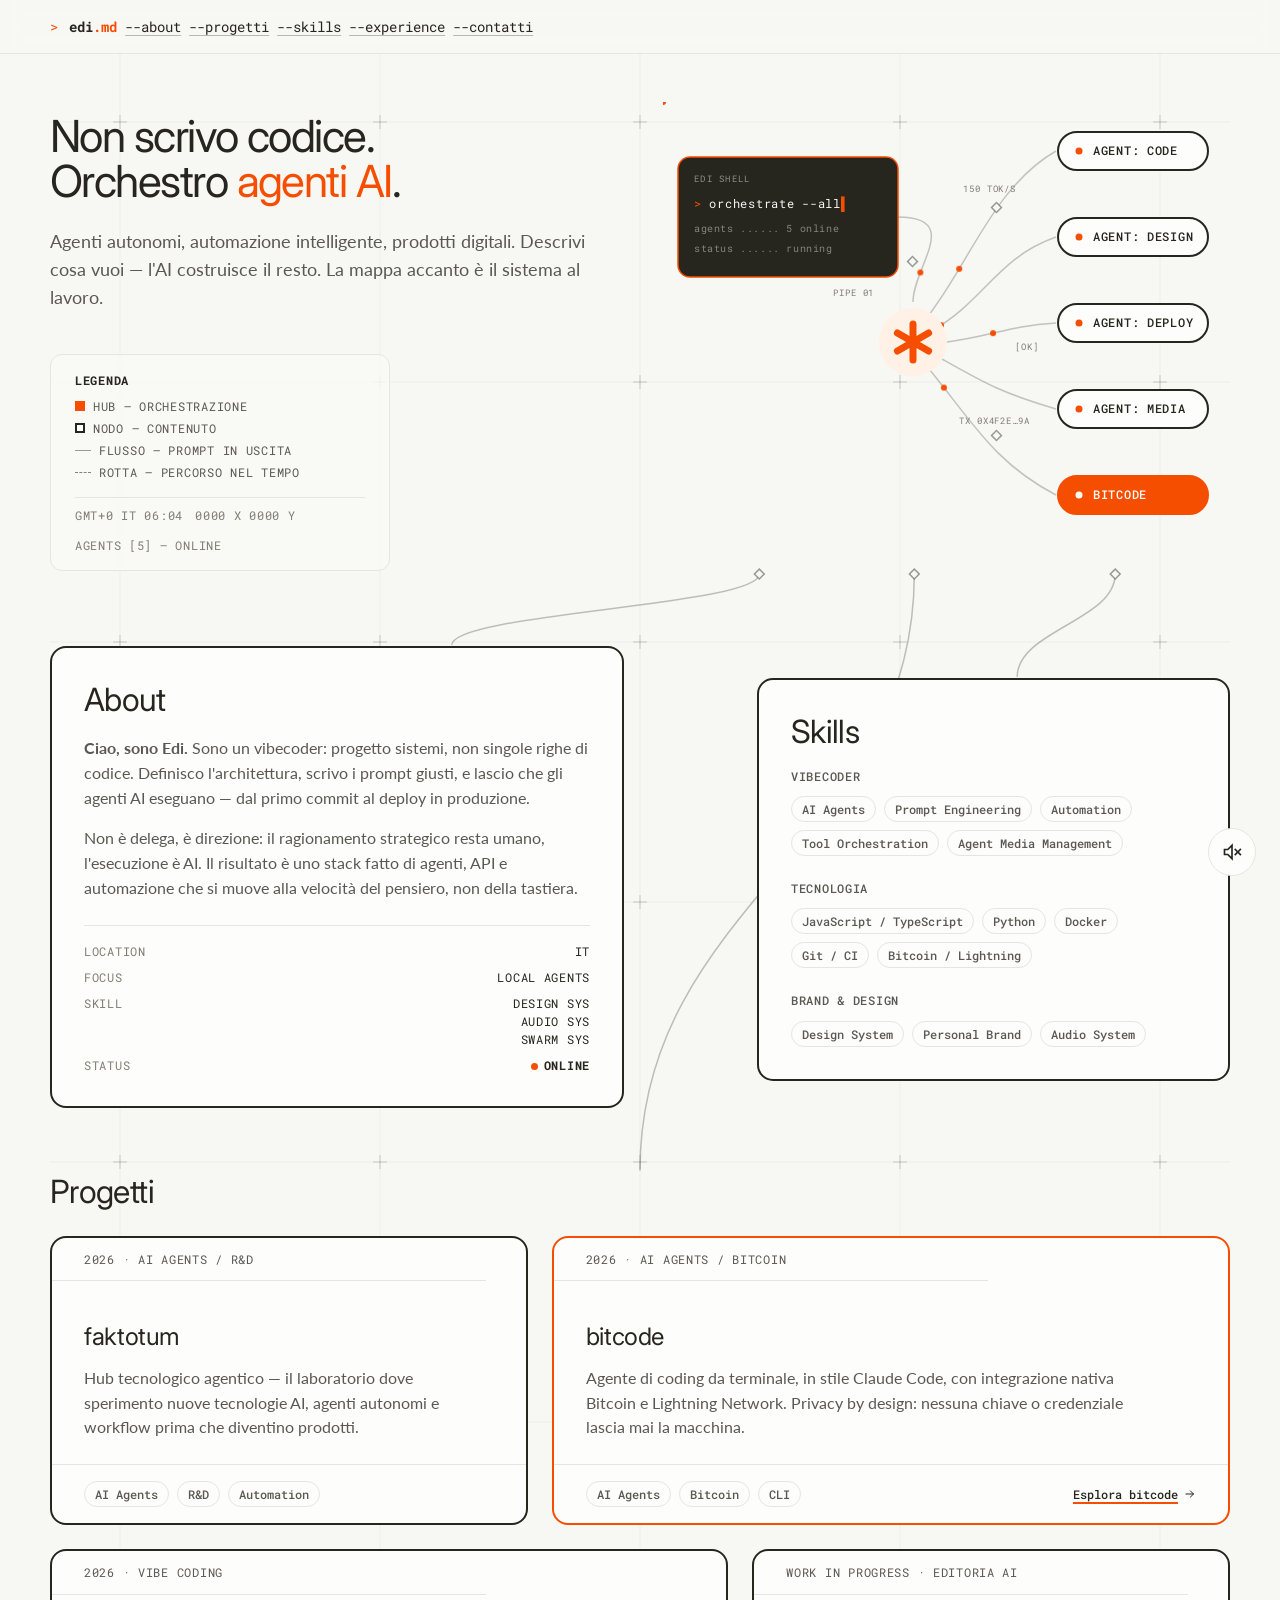
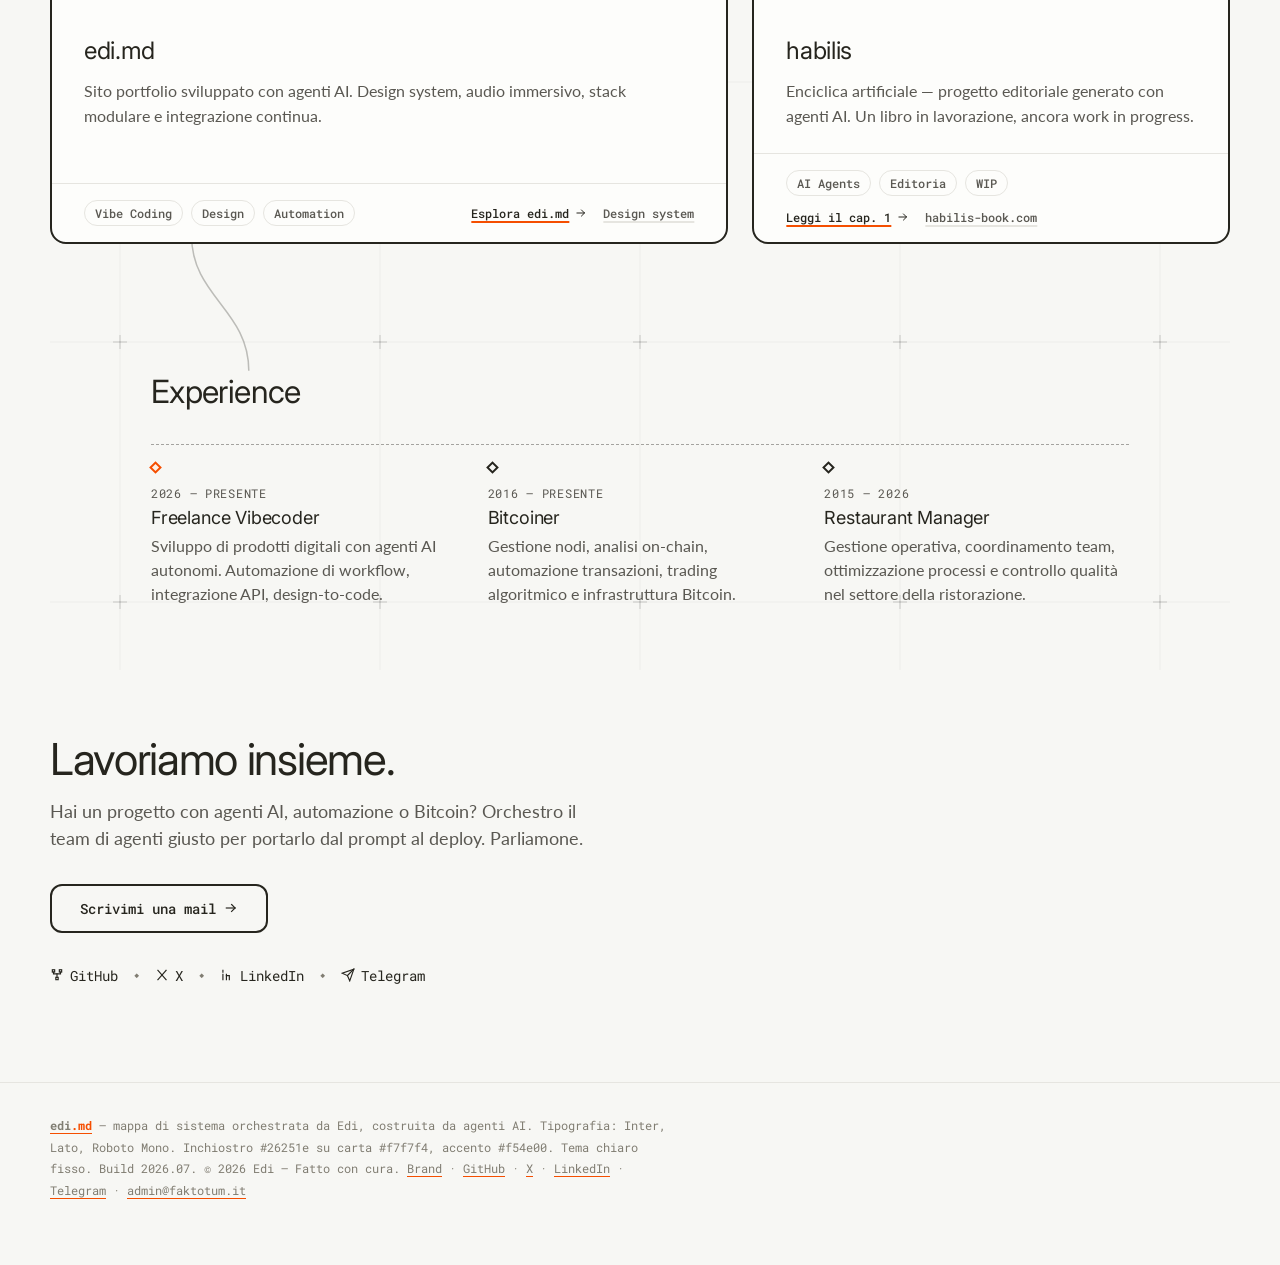
==== commit 9b25f010: "Card edi.md: link alla pagina design system Aggiunge un secondo link "Design system" (brand.html) ac" ====
--- a/index.html
+++ b/index.html
@@ -224,7 +224,10 @@
                 <li>Design</li>
                 <li>Automation</li>
               </ul>
-              <a href="https://github.com/bc1edi/edi.md" class="node__link" target="_blank" rel="noopener">Esplora edi.md <svg class="icon" viewBox="0 0 24 24" fill="none" stroke="currentColor" stroke-width="2" stroke-linecap="square" stroke-linejoin="miter" aria-hidden="true"><path d="M4 12h15"/><path d="M13 6l6 6-6 6"/></svg></a>
+              <div class="node__links">
+                <a href="https://github.com/bc1edi/edi.md" class="node__link" target="_blank" rel="noopener">Esplora edi.md <svg class="icon" viewBox="0 0 24 24" fill="none" stroke="currentColor" stroke-width="2" stroke-linecap="square" stroke-linejoin="miter" aria-hidden="true"><path d="M4 12h15"/><path d="M13 6l6 6-6 6"/></svg></a>
+                <a href="brand.html" class="node__link node__link--muted">Design system</a>
+              </div>
             </div>
           </article>
 
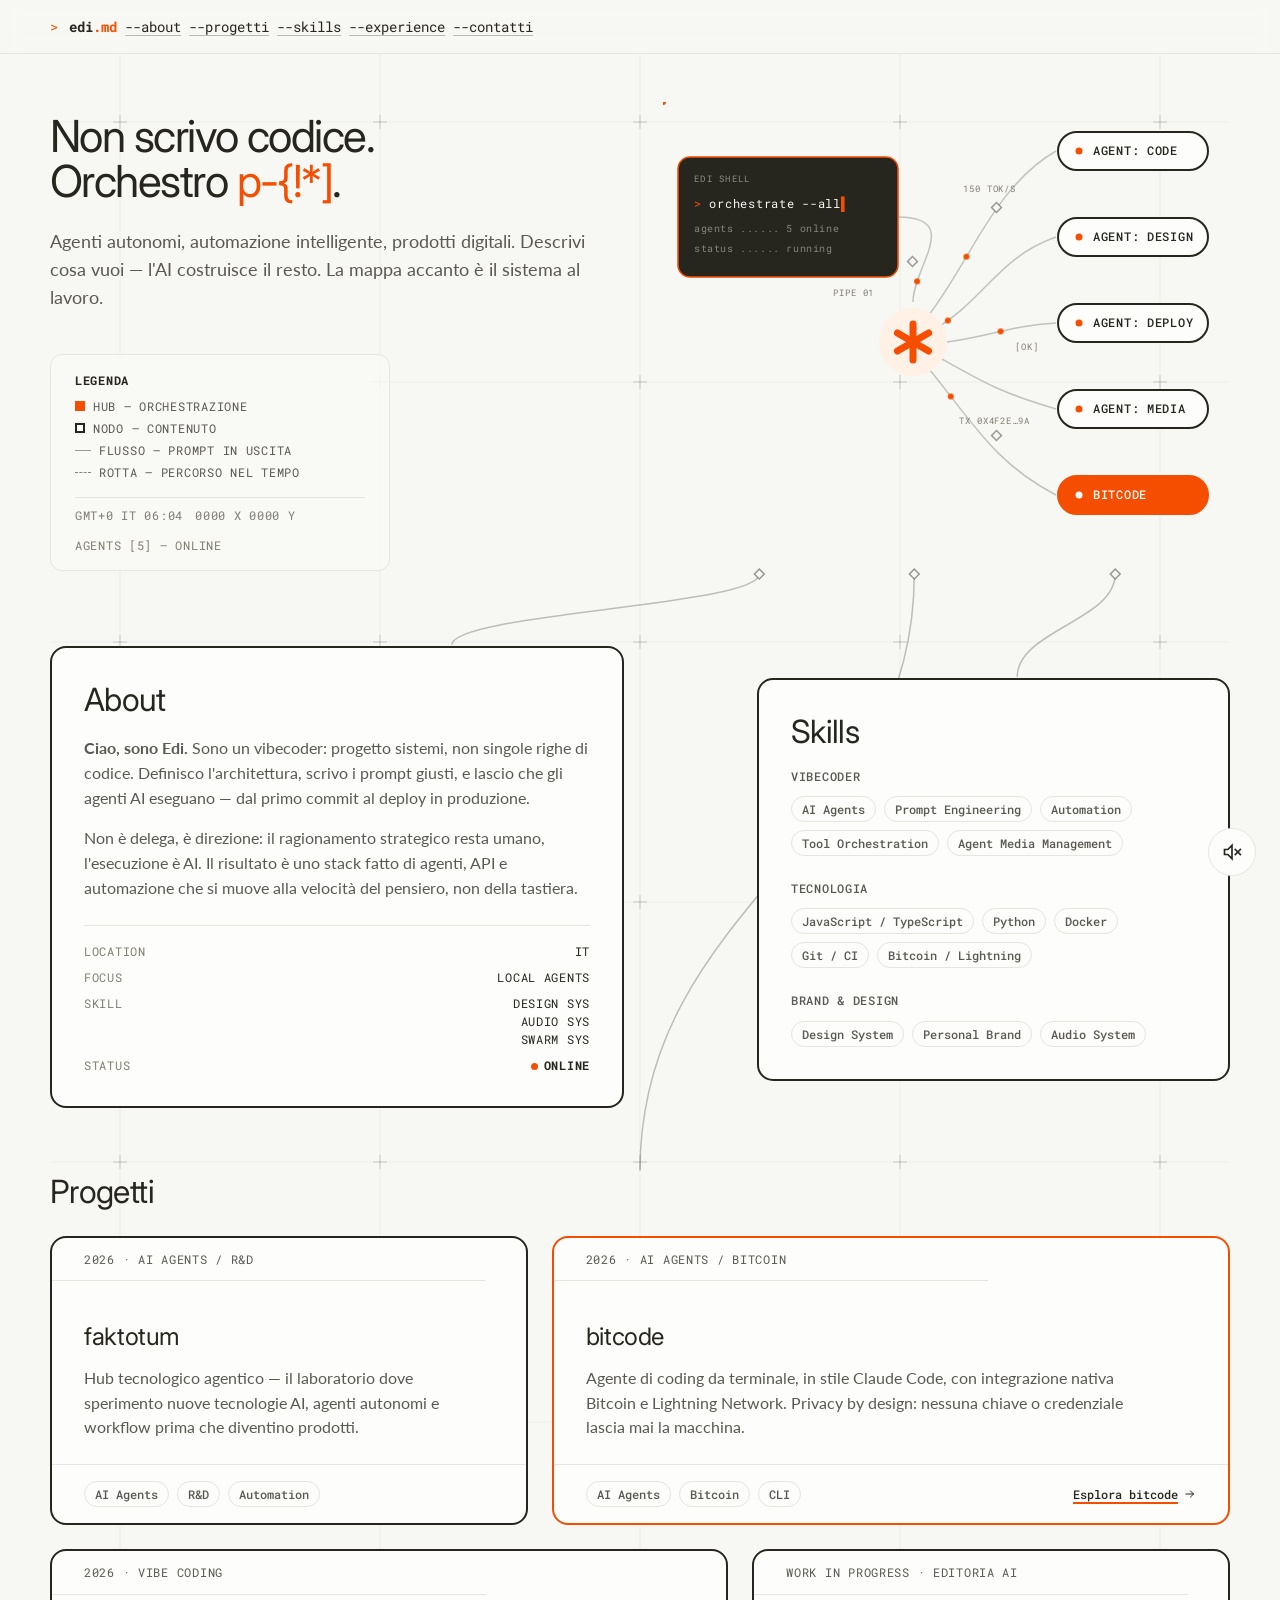
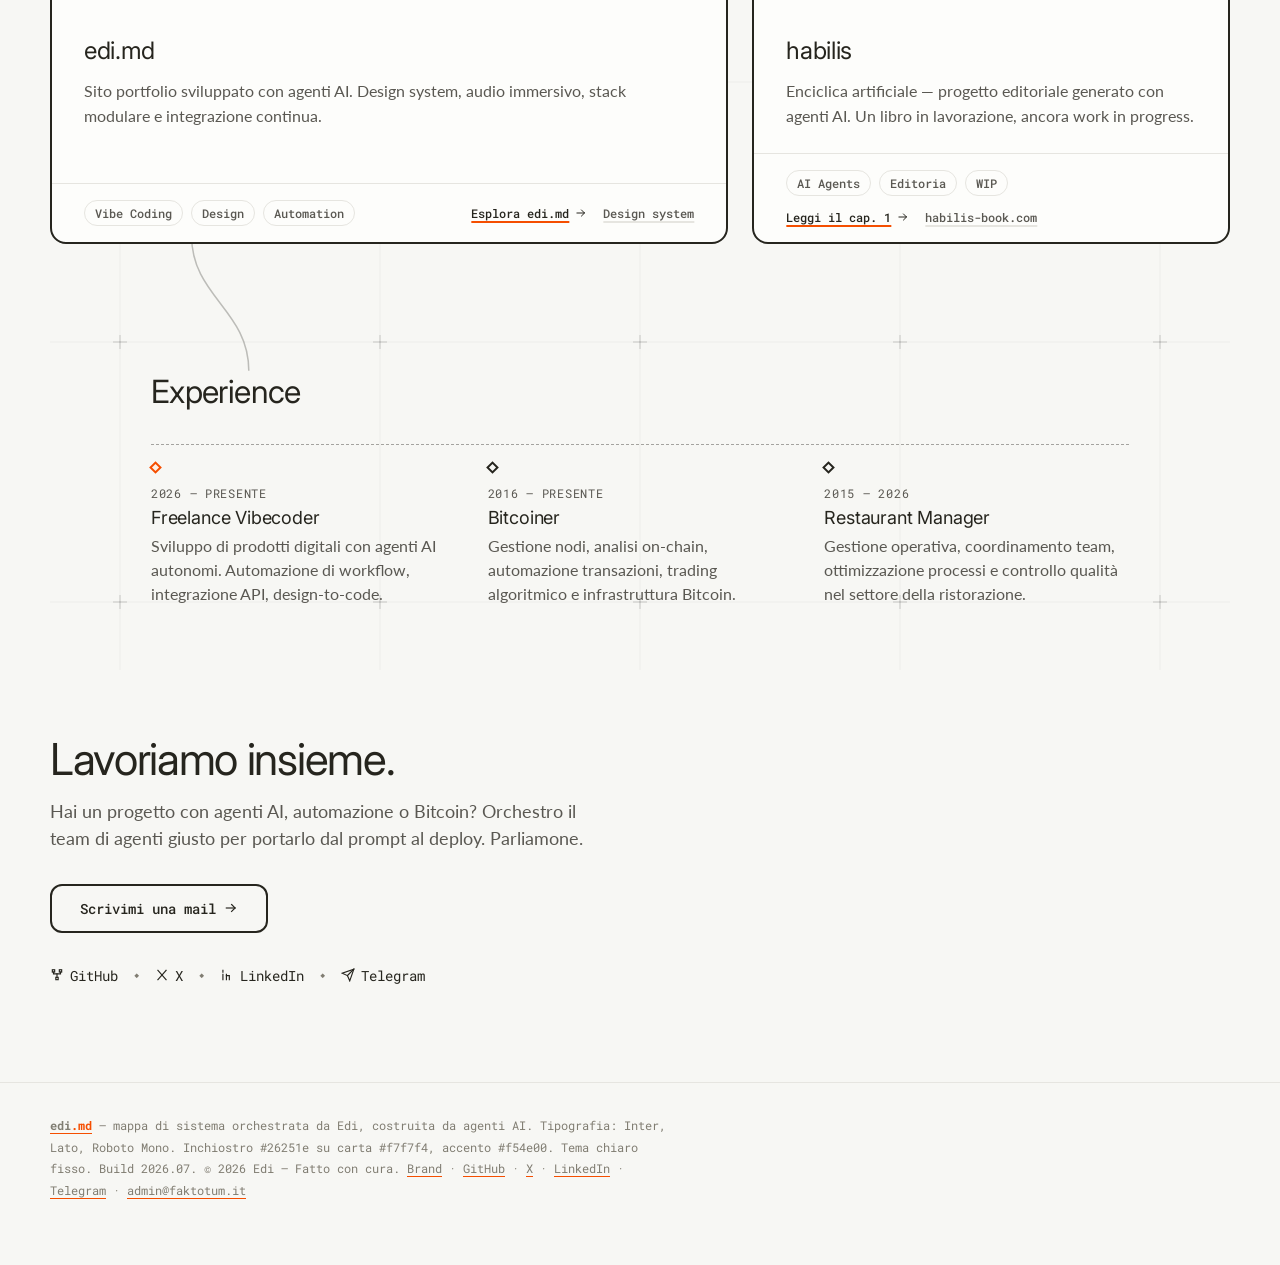
==== commit 6ba7085a: "Playlist: apertura al hover, click solo per mute Disaccoppia l'apertura del pannello playlist dallo " ====
--- a/index.html
+++ b/index.html
@@ -372,7 +372,7 @@
   <div class="audio-player" id="audio-player">
     <audio id="bg-audio" src="assets/audio/calm.mp3" preload="auto" autoplay muted></audio>
 
-    <div class="audio-player__panel" id="audio-panel" role="region" aria-label="Playlist" hidden>
+    <div class="audio-player__panel" id="audio-panel" role="region" aria-label="Playlist">
       <p class="audio-player__now" id="audio-now" aria-live="polite">Calm</p>
       <p class="audio-player__credit">Playlist generata con AI</p>
 
@@ -402,8 +402,6 @@
       type="button"
       aria-label="Attiva audio"
       aria-pressed="false"
-      aria-expanded="false"
-      aria-controls="audio-panel"
     >
       <svg class="audio-toggle__icon audio-toggle__icon--muted" viewBox="0 0 24 24" fill="none" stroke="currentColor" stroke-width="2" stroke-linecap="square" stroke-linejoin="miter" aria-hidden="true">
         <path d="M3 9h4l5-5v16l-5-5H3V9z" />
--- a/site.css
+++ b/site.css
@@ -902,13 +902,16 @@
   transform-origin: bottom right;
   opacity: 0;
   transform: translateY(8px) scale(0.98);
+  pointer-events: none;
   transition: opacity var(--dur-short) var(--ease-out),
               transform var(--dur-short) var(--ease-out);
 }
 
-.audio-player__panel.is-open {
+.audio-player:hover .audio-player__panel,
+.audio-player:focus-within .audio-player__panel {
   opacity: 1;
   transform: translateY(0) scale(1);
+  pointer-events: auto;
 }
 
 .audio-player__now {
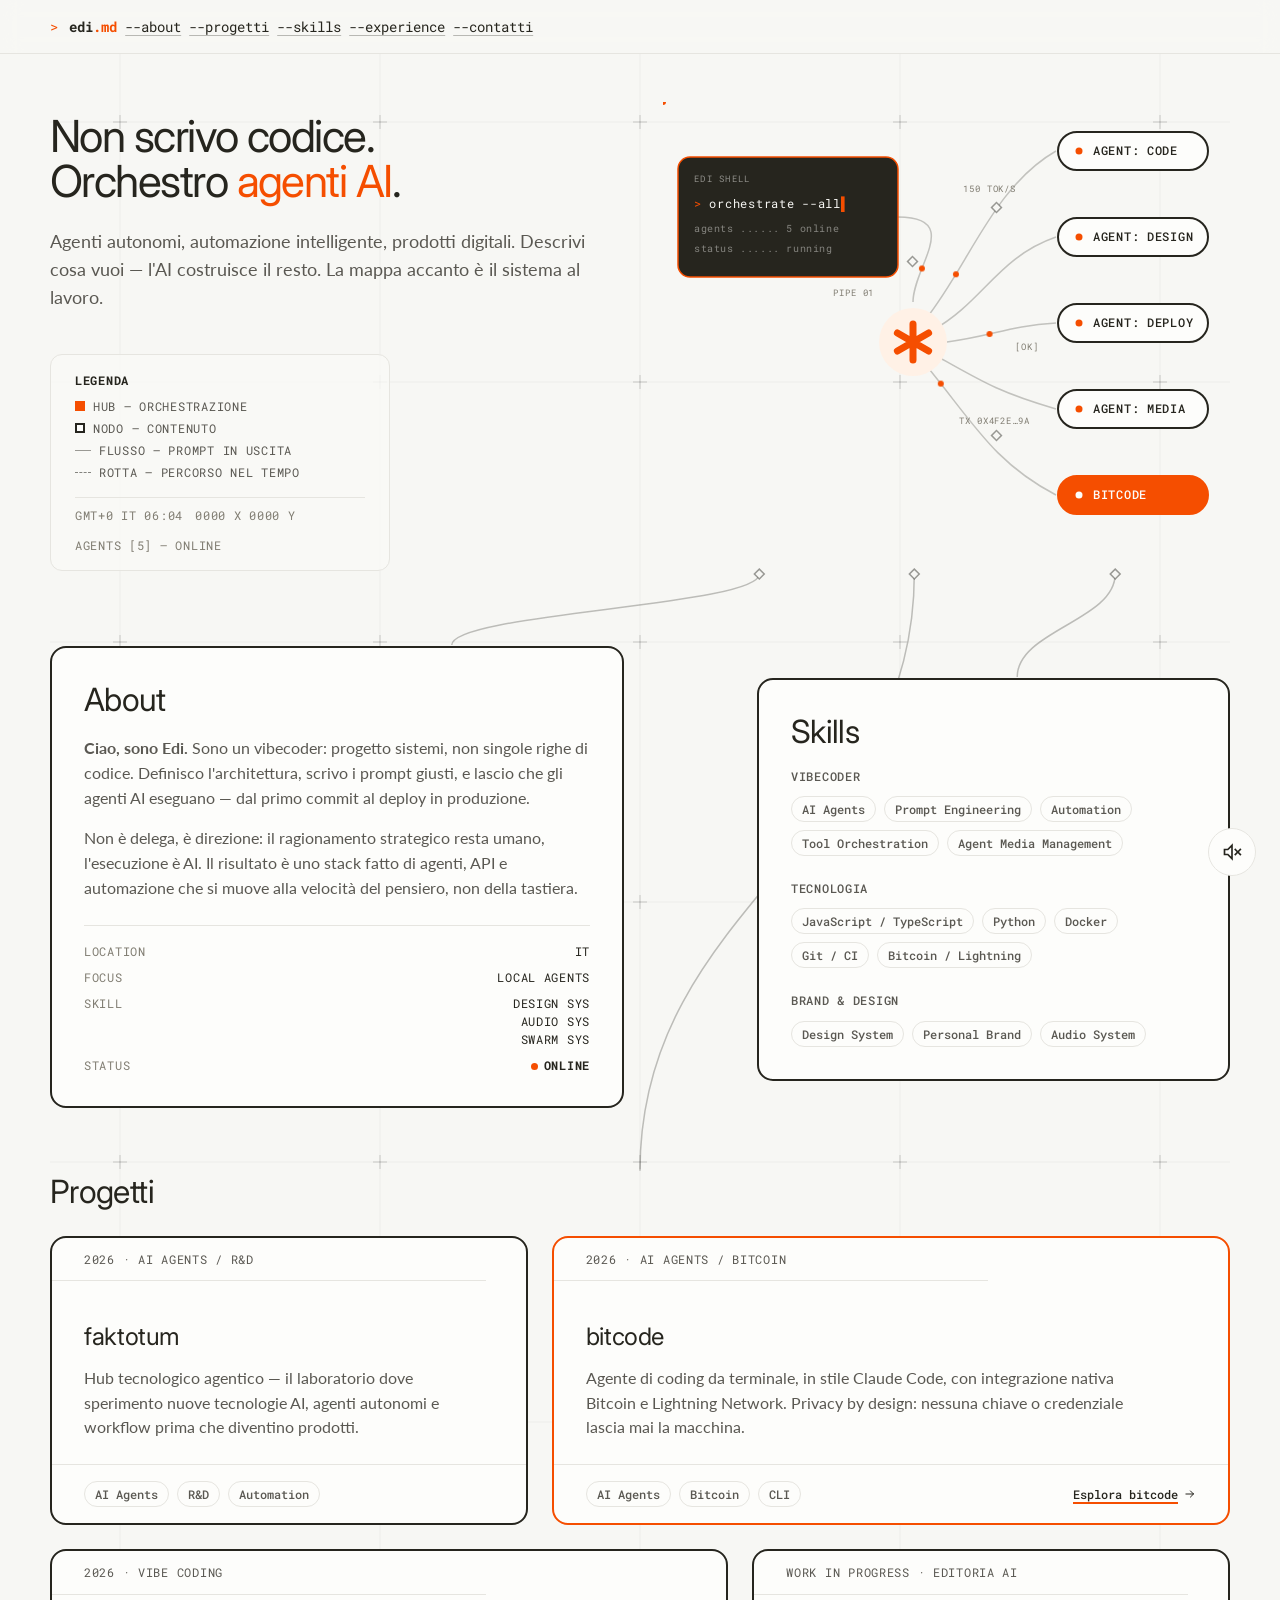
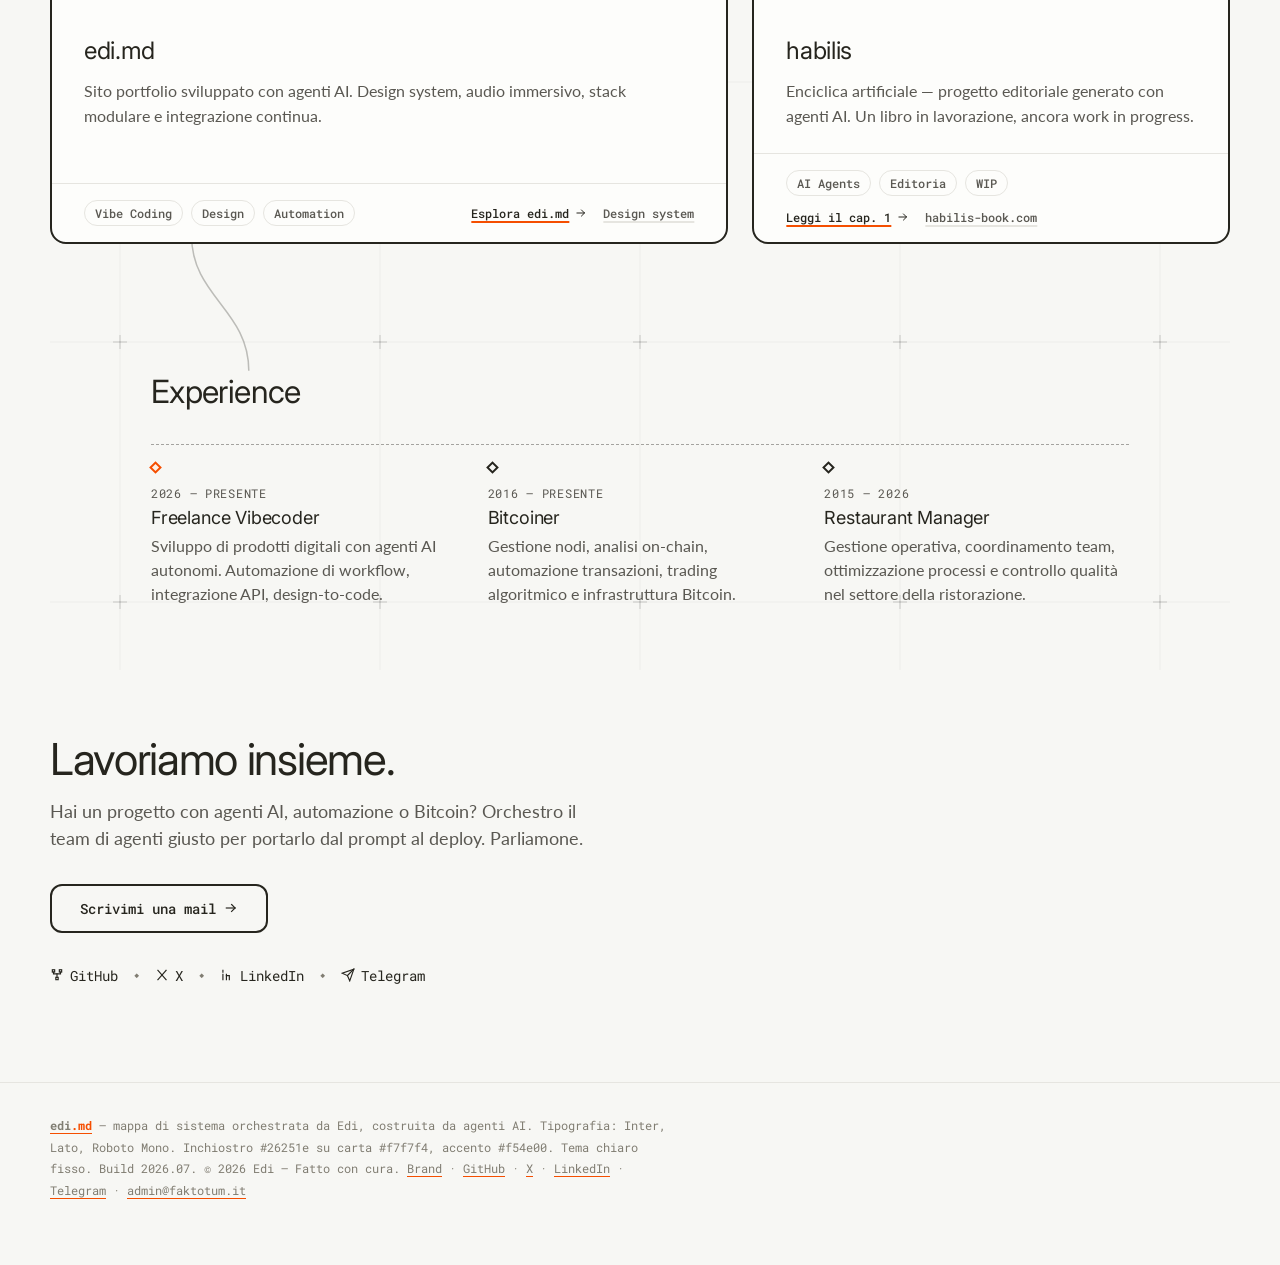
==== commit 26b65e5c: "Fix mobile audio player UX: preload metadata not full audio, larger touch targets, tap-to-play track" ====
--- a/index.html
+++ b/index.html
@@ -370,7 +370,7 @@
 
   <!-- Player audio di sottofondo — playlist generata con AI -->
   <div class="audio-player" id="audio-player">
-    <audio id="bg-audio" src="assets/audio/calm.mp3" preload="auto" autoplay muted></audio>
+    <audio id="bg-audio" src="assets/audio/calm.mp3" preload="metadata" autoplay muted></audio>
 
     <div class="audio-player__panel" id="audio-panel" role="region" aria-label="Playlist">
       <p class="audio-player__now" id="audio-now" aria-live="polite">Calm</p>
--- a/site.css
+++ b/site.css
@@ -907,11 +907,32 @@
               transform var(--dur-short) var(--ease-out);
 }
 
-.audio-player:hover .audio-player__panel,
-.audio-player:focus-within .audio-player__panel {
+.audio-player__panel.is-open {
   opacity: 1;
   transform: translateY(0) scale(1);
   pointer-events: auto;
+}
+
+/* Desktop: il pannello si apre al passaggio del mouse o con la tastiera.
+   Su touch (hover: none) l'apertura è gestita da JS con .is-open. */
+@media (hover: hover) {
+  .audio-player:hover .audio-player__panel,
+  .audio-player:focus-within .audio-player__panel {
+    opacity: 1;
+    transform: translateY(0) scale(1);
+    pointer-events: auto;
+  }
+}
+
+/* Touch: righe più alte per il tocco */
+@media (hover: none) {
+  .audio-player__track {
+    padding: 10px var(--space-xs);
+  }
+}
+
+.audio-player__now.is-loading::after {
+  content: " …";
 }
 
 .audio-player__now {
@@ -983,8 +1004,8 @@
   display: flex;
   align-items: center;
   justify-content: center;
-  width: 32px;
-  height: 32px;
+  width: 40px;
+  height: 40px;
   border: var(--rule-hair) solid var(--color-rule);
   border-radius: var(--radius-pill);
   background: var(--color-surface);
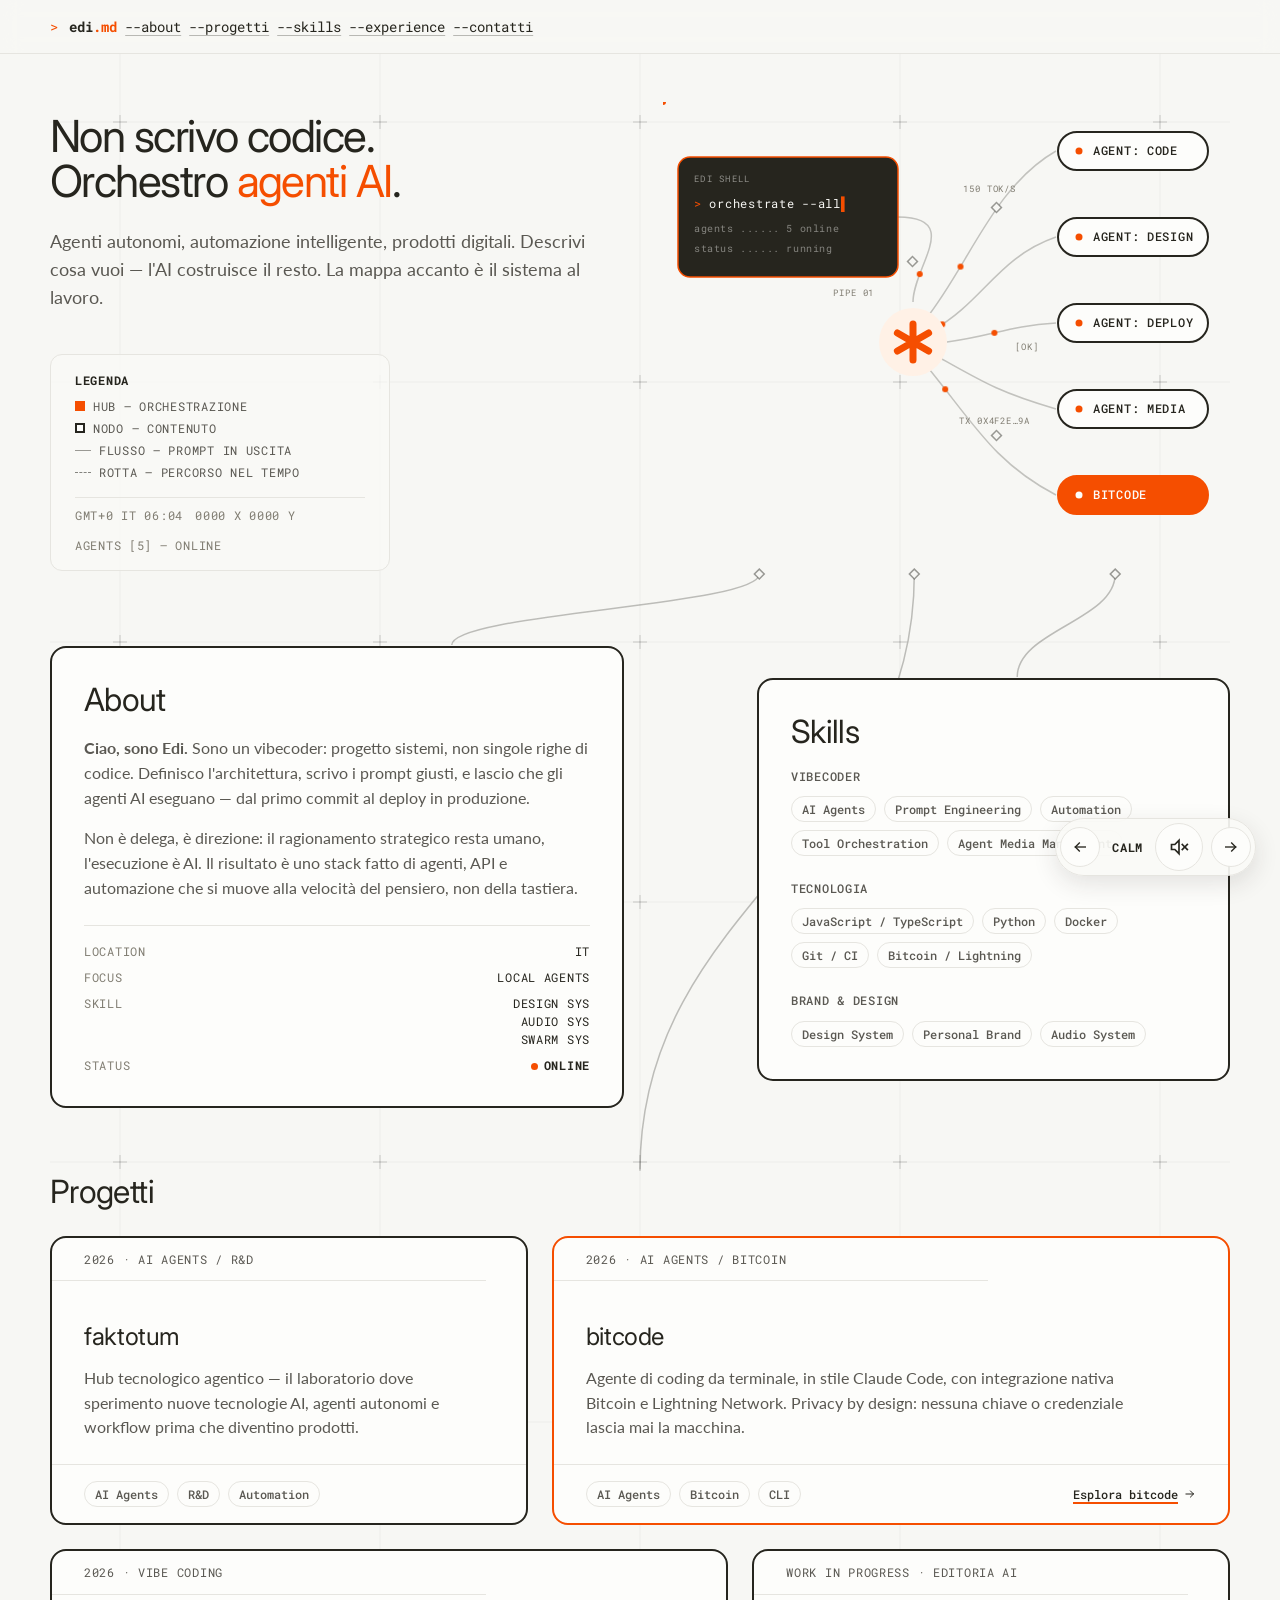
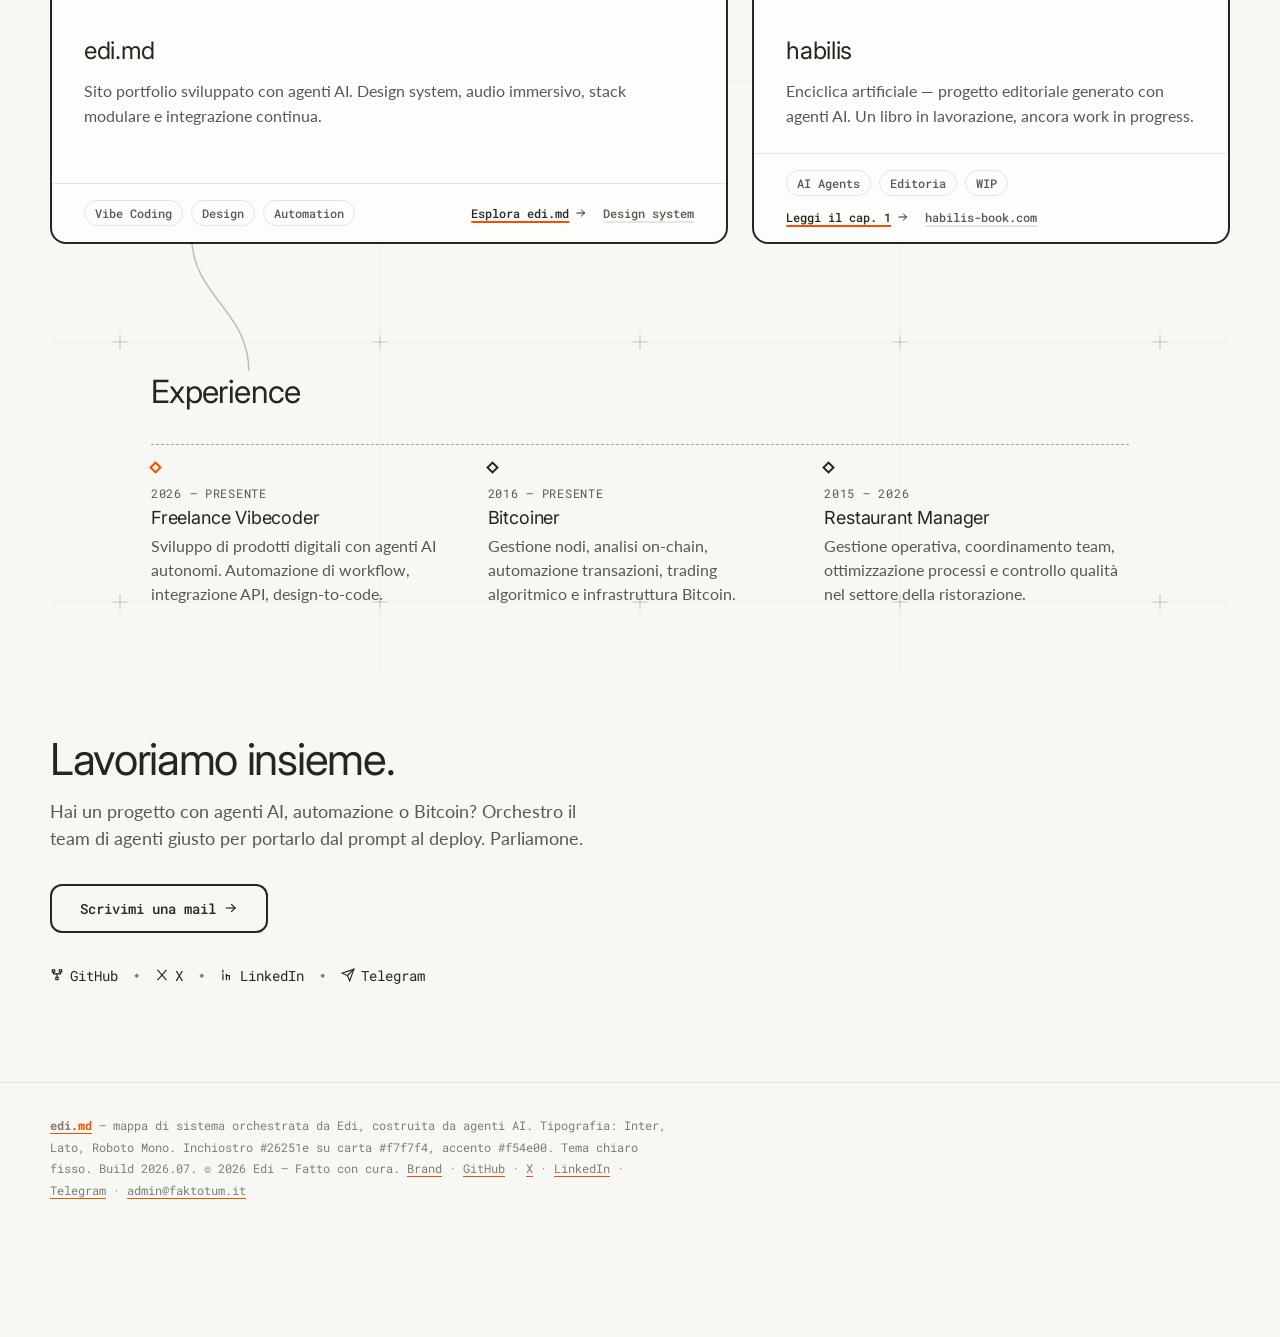
==== commit e15d494e: "Replace mobile audio panel with compact always-visible bar The playlist panel was tied to audio play" ====
--- a/index.html
+++ b/index.html
@@ -372,8 +372,8 @@
   <div class="audio-player" id="audio-player">
     <audio id="bg-audio" src="assets/audio/calm.mp3" preload="metadata" autoplay muted></audio>
 
+    <!-- Pannello playlist: rivelato al passaggio del mouse (desktop ≥ 40rem) -->
     <div class="audio-player__panel" id="audio-panel" role="region" aria-label="Playlist">
-      <p class="audio-player__now" id="audio-now" aria-live="polite">Calm</p>
       <p class="audio-player__credit">Playlist generata con AI</p>
 
       <ul class="audio-player__list" id="audio-list">
@@ -384,36 +384,39 @@
         <li><button type="button" class="audio-player__track" data-index="4">Reborn</button></li>
         <li><button type="button" class="audio-player__track" data-index="5">Vibrate</button></li>
       </ul>
-
-      <div class="audio-player__controls">
-        <button type="button" class="audio-player__nav" id="audio-prev" aria-label="Traccia precedente">
-          <svg class="icon audio-player__nav-icon" viewBox="0 0 24 24" fill="none" stroke="currentColor" stroke-width="2" stroke-linecap="square" stroke-linejoin="miter" aria-hidden="true"><path d="M4 12h15"/><path d="M13 6l6 6-6 6"/></svg>
-        </button>
-        <button type="button" class="audio-player__nav" id="audio-next" aria-label="Traccia successiva">
-          <svg class="icon" viewBox="0 0 24 24" fill="none" stroke="currentColor" stroke-width="2" stroke-linecap="square" stroke-linejoin="miter" aria-hidden="true"><path d="M4 12h15"/><path d="M13 6l6 6-6 6"/></svg>
-        </button>
-      </div>
     </div>
 
-    <!-- Bottone controllo audio -->
-    <button
-      id="audio-toggle"
-      class="audio-toggle is-muted"
-      type="button"
-      aria-label="Attiva audio"
-      aria-pressed="false"
-    >
-      <svg class="audio-toggle__icon audio-toggle__icon--muted" viewBox="0 0 24 24" fill="none" stroke="currentColor" stroke-width="2" stroke-linecap="square" stroke-linejoin="miter" aria-hidden="true">
-        <path d="M3 9h4l5-5v16l-5-5H3V9z" />
-        <path d="M16 9l6 6" />
-        <path d="M22 9l-6 6" />
-      </svg>
-      <svg class="audio-toggle__icon audio-toggle__icon--playing" viewBox="0 0 24 24" fill="none" stroke="currentColor" stroke-width="2" stroke-linecap="square" stroke-linejoin="miter" aria-hidden="true">
-        <path d="M3 9h4l5-5v16l-5-5H3V9z" />
-        <path d="M16 9v6" />
-        <path d="M20 6v12" />
-      </svg>
-    </button>
+    <!-- Barra compatta sempre visibile: prec · titolo · play/pausa · succ -->
+    <div class="audio-player__bar">
+      <button type="button" class="audio-player__nav" id="audio-prev" aria-label="Traccia precedente">
+        <svg class="icon audio-player__nav-icon" viewBox="0 0 24 24" fill="none" stroke="currentColor" stroke-width="2" stroke-linecap="square" stroke-linejoin="miter" aria-hidden="true"><path d="M4 12h15"/><path d="M13 6l6 6-6 6"/></svg>
+      </button>
+
+      <p class="audio-player__now" id="audio-now" aria-live="polite">Calm</p>
+
+      <button
+        id="audio-toggle"
+        class="audio-toggle is-muted"
+        type="button"
+        aria-label="Attiva audio"
+        aria-pressed="false"
+      >
+        <svg class="audio-toggle__icon audio-toggle__icon--muted" viewBox="0 0 24 24" fill="none" stroke="currentColor" stroke-width="2" stroke-linecap="square" stroke-linejoin="miter" aria-hidden="true">
+          <path d="M3 9h4l5-5v16l-5-5H3V9z" />
+          <path d="M16 9l6 6" />
+          <path d="M22 9l-6 6" />
+        </svg>
+        <svg class="audio-toggle__icon audio-toggle__icon--playing" viewBox="0 0 24 24" fill="none" stroke="currentColor" stroke-width="2" stroke-linecap="square" stroke-linejoin="miter" aria-hidden="true">
+          <path d="M3 9h4l5-5v16l-5-5H3V9z" />
+          <path d="M16 9v6" />
+          <path d="M20 6v12" />
+        </svg>
+      </button>
+
+      <button type="button" class="audio-player__nav" id="audio-next" aria-label="Traccia successiva">
+        <svg class="icon" viewBox="0 0 24 24" fill="none" stroke="currentColor" stroke-width="2" stroke-linecap="square" stroke-linejoin="miter" aria-hidden="true"><path d="M4 12h15"/><path d="M13 6l6 6-6 6"/></svg>
+      </button>
+    </div>
   </div>
 
   <script src="site.js"></script>
--- a/site.css
+++ b/site.css
@@ -843,7 +843,9 @@
 .colophon__inner {
   width: min(100% - 48px, 1180px);
   margin-inline: auto;
-  padding-block: var(--space-lg) var(--space-2xl);
+  /* Extra sul fondo: riserva spazio così la barra audio fissa (in basso a
+     destra) non copre i link del footer su schermi stretti. */
+  padding-block: var(--space-lg) calc(var(--space-2xl) + 72px);
 }
 
 .colophon p {
@@ -889,9 +891,10 @@
 }
 
 .audio-player__panel {
+  /* Mobile: nessun overlay tracklist sopra i contenuti (si naviga con le frecce) */
+  display: none;
   width: min(280px, calc(100vw - 2 * var(--space-md)));
   max-height: min(360px, calc(100vh - 120px));
-  display: flex;
   flex-direction: column;
   gap: var(--space-2xs);
   background: color-mix(in oklab, var(--color-paper-3) 85%, transparent);
@@ -907,15 +910,14 @@
               transform var(--dur-short) var(--ease-out);
 }
 
-.audio-player__panel.is-open {
-  opacity: 1;
-  transform: translateY(0) scale(1);
-  pointer-events: auto;
-}
-
-/* Desktop: il pannello si apre al passaggio del mouse o con la tastiera.
-   Su touch (hover: none) l'apertura è gestita da JS con .is-open. */
-@media (hover: hover) {
+/* Desktop (≥ 40rem): il pannello tracklist si rivela al passaggio del mouse
+   o con la tastiera, impilato sopra la barra compatta. Su schermi stretti
+   resta nascosto (display:none) — nessun overlay sui contenuti. */
+@media (min-width: 40rem) {
+  .audio-player__panel {
+    display: flex;
+  }
+
   .audio-player:hover .audio-player__panel,
   .audio-player:focus-within .audio-player__panel {
     opacity: 1;
@@ -924,18 +926,26 @@
   }
 }
 
-/* Touch: righe più alte per il tocco */
-@media (hover: none) {
-  .audio-player__track {
-    padding: 10px var(--space-xs);
-  }
-}
-
-.audio-player__now.is-loading::after {
-  content: " …";
+/* Barra compatta: prec · titolo · play/pausa · succ — sempre visibile,
+   raccolta in un unico pill che non copre i contenuti sottostanti. */
+.audio-player__bar {
+  display: flex;
+  align-items: center;
+  gap: var(--space-2xs);
+  max-width: calc(100vw - 2 * var(--space-md));
+  padding: var(--space-3xs);
+  background: color-mix(in oklab, var(--color-paper-3) 92%, transparent);
+  border: var(--rule-hair) solid var(--color-rule);
+  border-radius: var(--radius-pill);
+  box-shadow: 0 8px 24px color-mix(in oklab, var(--color-ink) 12%, transparent);
 }
 
 .audio-player__now {
+  flex: 0 1 auto;
+  min-width: 0;
+  white-space: nowrap;
+  overflow: hidden;
+  text-overflow: ellipsis;
   font-family: var(--font-outlier);
   font-size: var(--text-xs);
   letter-spacing: 0.06em;
@@ -943,6 +953,11 @@
   font-weight: 700;
   color: var(--color-ink);
   margin: 0;
+  padding-inline: var(--space-3xs);
+}
+
+.audio-player__now.is-loading::after {
+  content: " …";
 }
 
 .audio-player__credit {
@@ -991,13 +1006,6 @@
   background: var(--color-accent-soft);
   color: var(--color-ink);
   font-weight: 700;
-}
-
-.audio-player__controls {
-  display: flex;
-  justify-content: center;
-  gap: var(--space-sm);
-  padding-top: var(--space-3xs);
 }
 
 .audio-player__nav {
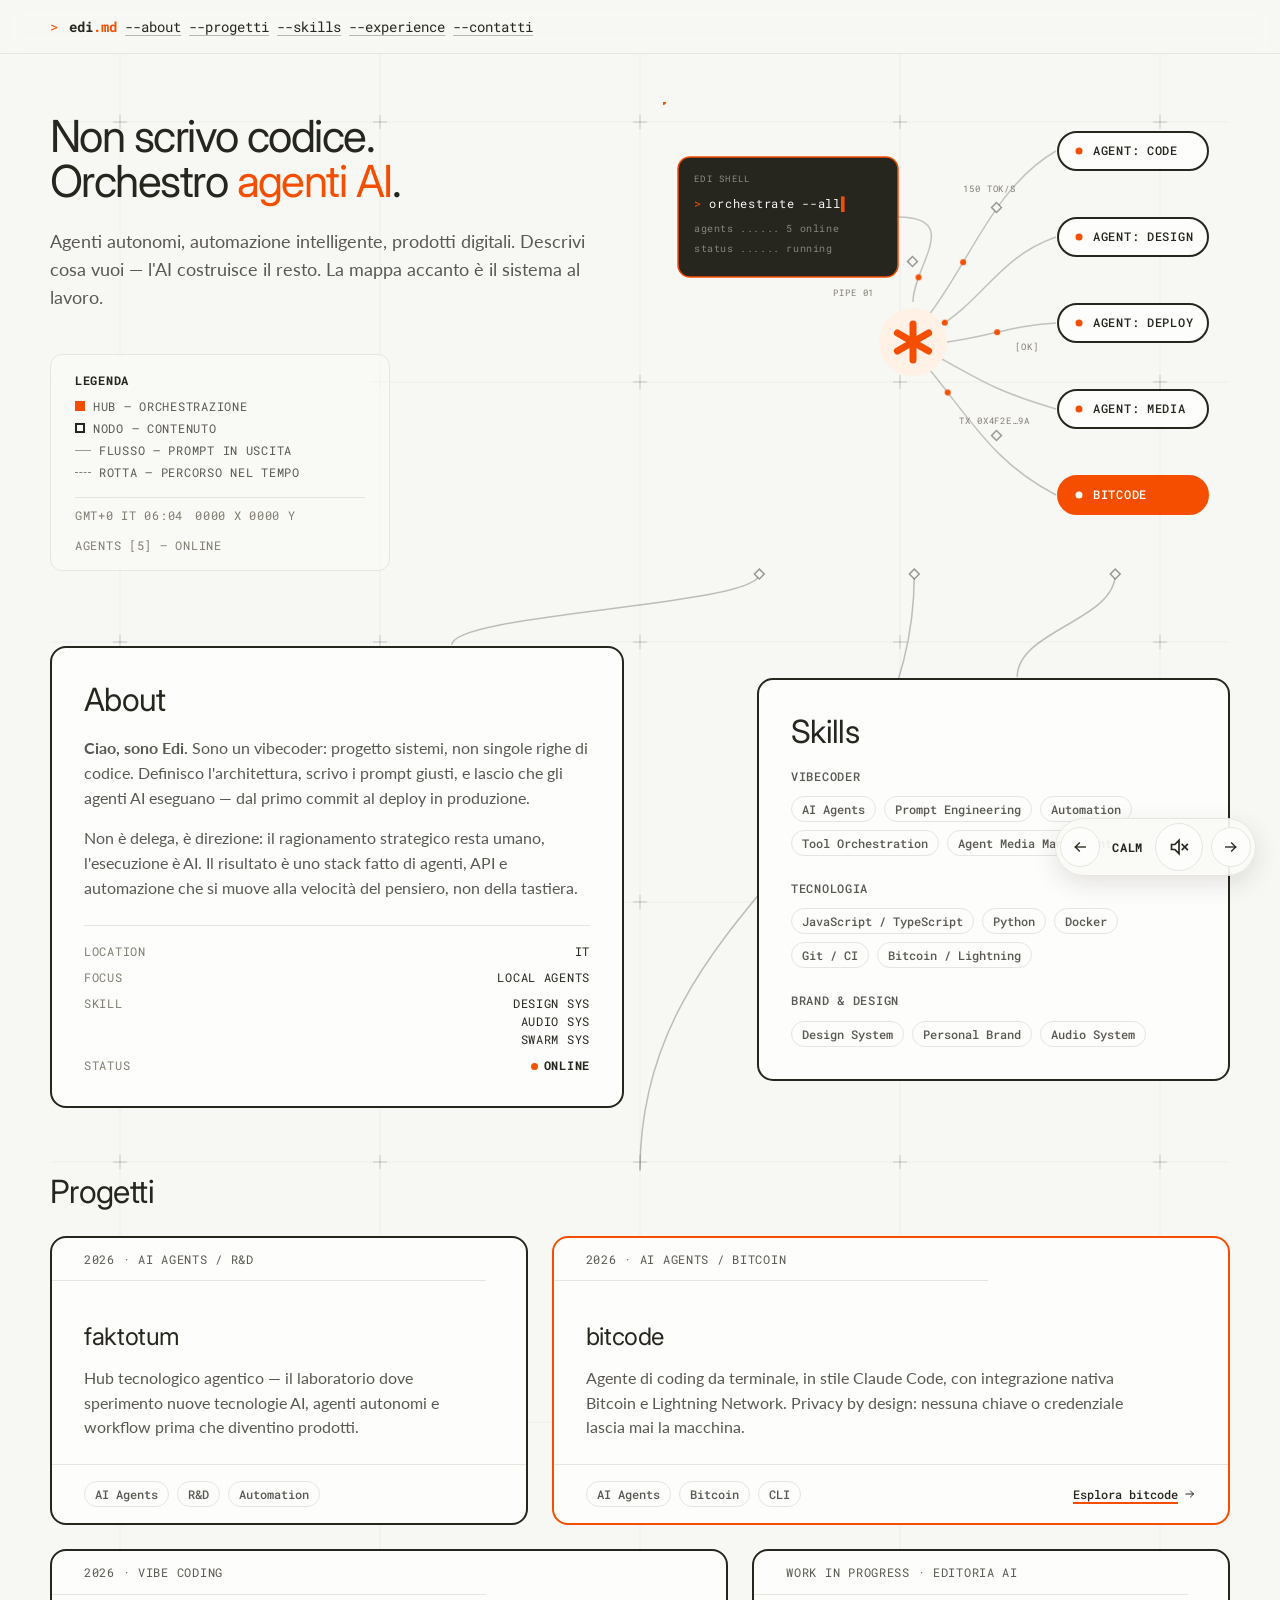
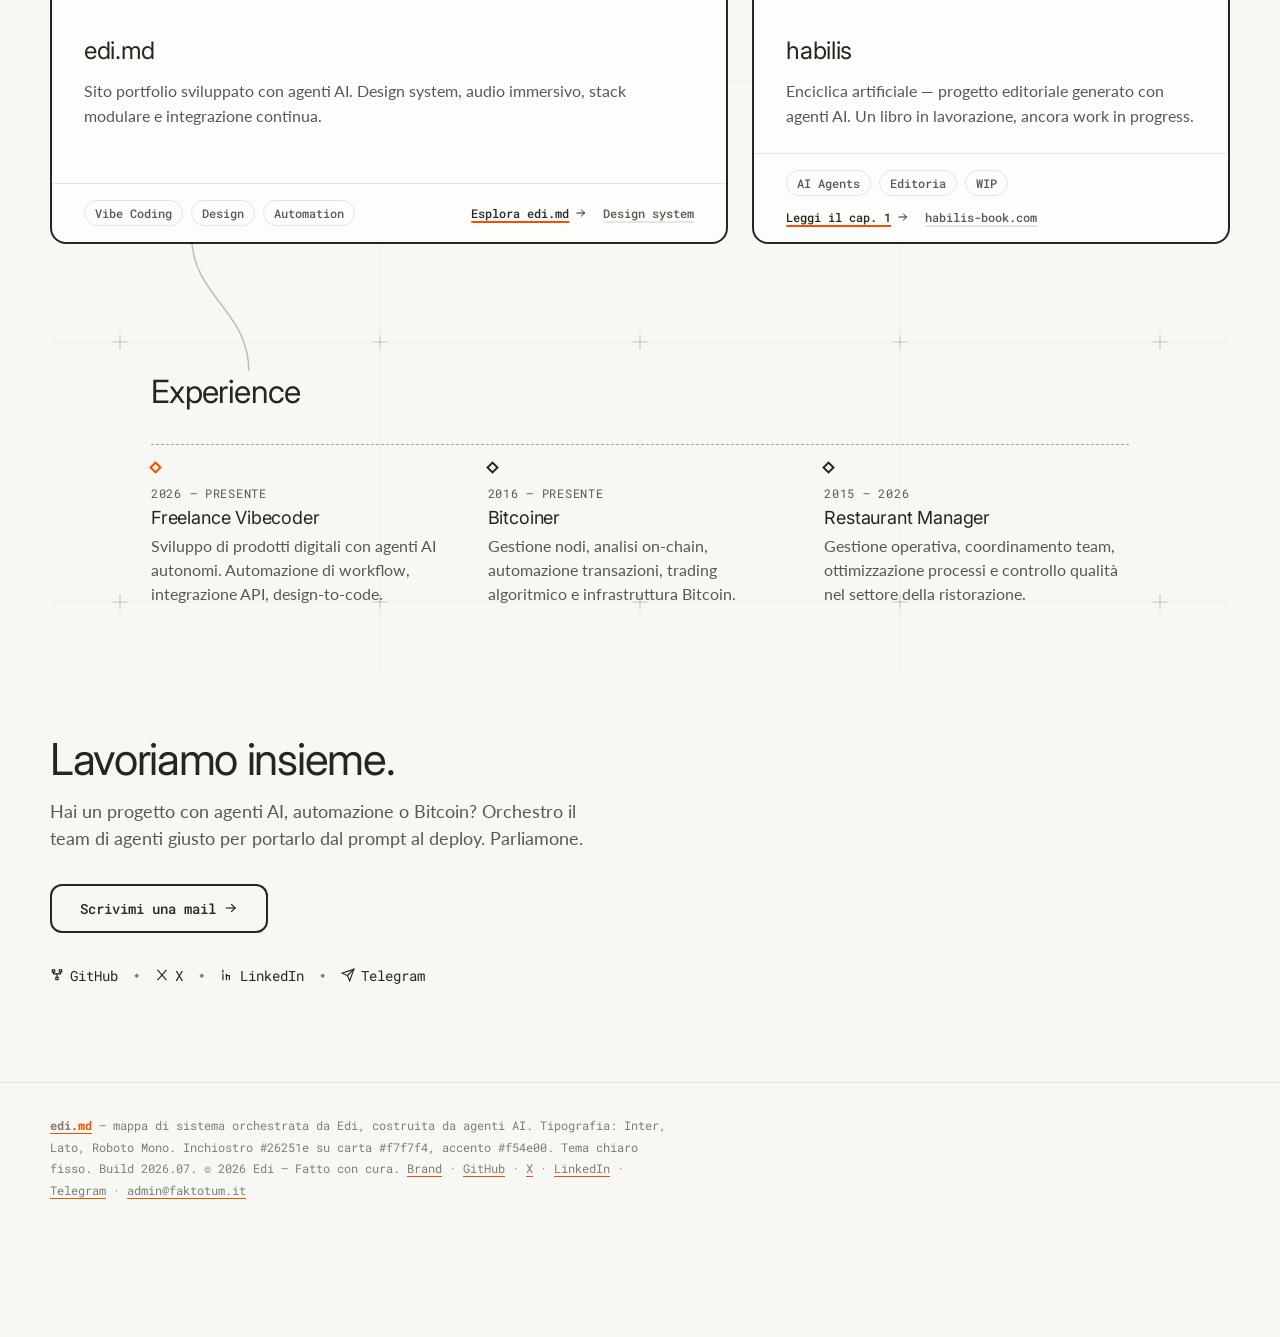
==== commit 647f8b42: "Remove audio playlist panel entirely, keep compact bar only No more expandable window on desktop or " ====
--- a/index.html
+++ b/index.html
@@ -372,20 +372,6 @@
   <div class="audio-player" id="audio-player">
     <audio id="bg-audio" src="assets/audio/calm.mp3" preload="metadata" autoplay muted></audio>
 
-    <!-- Pannello playlist: rivelato al passaggio del mouse (desktop ≥ 40rem) -->
-    <div class="audio-player__panel" id="audio-panel" role="region" aria-label="Playlist">
-      <p class="audio-player__credit">Playlist generata con AI</p>
-
-      <ul class="audio-player__list" id="audio-list">
-        <li><button type="button" class="audio-player__track is-active" data-index="0" aria-current="true">Calm</button></li>
-        <li><button type="button" class="audio-player__track" data-index="1">Celtik Spoon</button></li>
-        <li><button type="button" class="audio-player__track" data-index="2">Down Bad Again</button></li>
-        <li><button type="button" class="audio-player__track" data-index="3">Progressive</button></li>
-        <li><button type="button" class="audio-player__track" data-index="4">Reborn</button></li>
-        <li><button type="button" class="audio-player__track" data-index="5">Vibrate</button></li>
-      </ul>
-    </div>
-
     <!-- Barra compatta sempre visibile: prec · titolo · play/pausa · succ -->
     <div class="audio-player__bar">
       <button type="button" class="audio-player__nav" id="audio-prev" aria-label="Traccia precedente">
--- a/site.css
+++ b/site.css
@@ -890,42 +890,6 @@
   gap: var(--space-2xs);
 }
 
-.audio-player__panel {
-  /* Mobile: nessun overlay tracklist sopra i contenuti (si naviga con le frecce) */
-  display: none;
-  width: min(280px, calc(100vw - 2 * var(--space-md)));
-  max-height: min(360px, calc(100vh - 120px));
-  flex-direction: column;
-  gap: var(--space-2xs);
-  background: color-mix(in oklab, var(--color-paper-3) 85%, transparent);
-  border: var(--rule-hair) solid var(--color-rule);
-  border-radius: var(--radius-panel);
-  padding: var(--space-sm) var(--space-md);
-  box-shadow: 0 8px 24px color-mix(in oklab, var(--color-ink) 12%, transparent);
-  transform-origin: bottom right;
-  opacity: 0;
-  transform: translateY(8px) scale(0.98);
-  pointer-events: none;
-  transition: opacity var(--dur-short) var(--ease-out),
-              transform var(--dur-short) var(--ease-out);
-}
-
-/* Desktop (≥ 40rem): il pannello tracklist si rivela al passaggio del mouse
-   o con la tastiera, impilato sopra la barra compatta. Su schermi stretti
-   resta nascosto (display:none) — nessun overlay sui contenuti. */
-@media (min-width: 40rem) {
-  .audio-player__panel {
-    display: flex;
-  }
-
-  .audio-player:hover .audio-player__panel,
-  .audio-player:focus-within .audio-player__panel {
-    opacity: 1;
-    transform: translateY(0) scale(1);
-    pointer-events: auto;
-  }
-}
-
 /* Barra compatta: prec · titolo · play/pausa · succ — sempre visibile,
    raccolta in un unico pill che non copre i contenuti sottostanti. */
 .audio-player__bar {
@@ -958,54 +922,6 @@
 
 .audio-player__now.is-loading::after {
   content: " …";
-}
-
-.audio-player__credit {
-  font-family: var(--font-outlier);
-  font-size: 11px;
-  color: var(--color-ink-3);
-  margin: 0 0 var(--space-2xs);
-}
-
-.audio-player__list {
-  list-style: none;
-  margin: 0;
-  padding-block: var(--space-2xs);
-  display: grid;
-  gap: 2px;
-  overflow-y: auto;
-  max-height: 200px;
-  border-top: var(--rule-hair) solid var(--color-rule);
-  border-bottom: var(--rule-hair) solid var(--color-rule);
-}
-
-.audio-player__track {
-  display: block;
-  width: 100%;
-  text-align: left;
-  background: transparent;
-  border: var(--rule-hair) solid transparent;
-  border-radius: var(--radius-panel);
-  padding: var(--space-3xs) var(--space-2xs);
-  font-family: var(--font-body);
-  font-size: var(--text-sm);
-  color: var(--color-ink-2);
-  cursor: pointer;
-  transition: background-color var(--dur-micro) var(--ease-out),
-              border-color var(--dur-micro) var(--ease-out),
-              color var(--dur-micro) var(--ease-out);
-}
-
-.audio-player__track:hover {
-  background: var(--color-accent-soft);
-  color: var(--color-ink);
-}
-
-.audio-player__track.is-active {
-  border-color: var(--color-accent);
-  background: var(--color-accent-soft);
-  color: var(--color-ink);
-  font-weight: 700;
 }
 
 .audio-player__nav {
@@ -1249,10 +1165,6 @@
     animation: none;
   }
 
-  .audio-player__panel {
-    transition: none;
-  }
-
   .orch-path {
     animation: none;
     stroke-dashoffset: 0;
